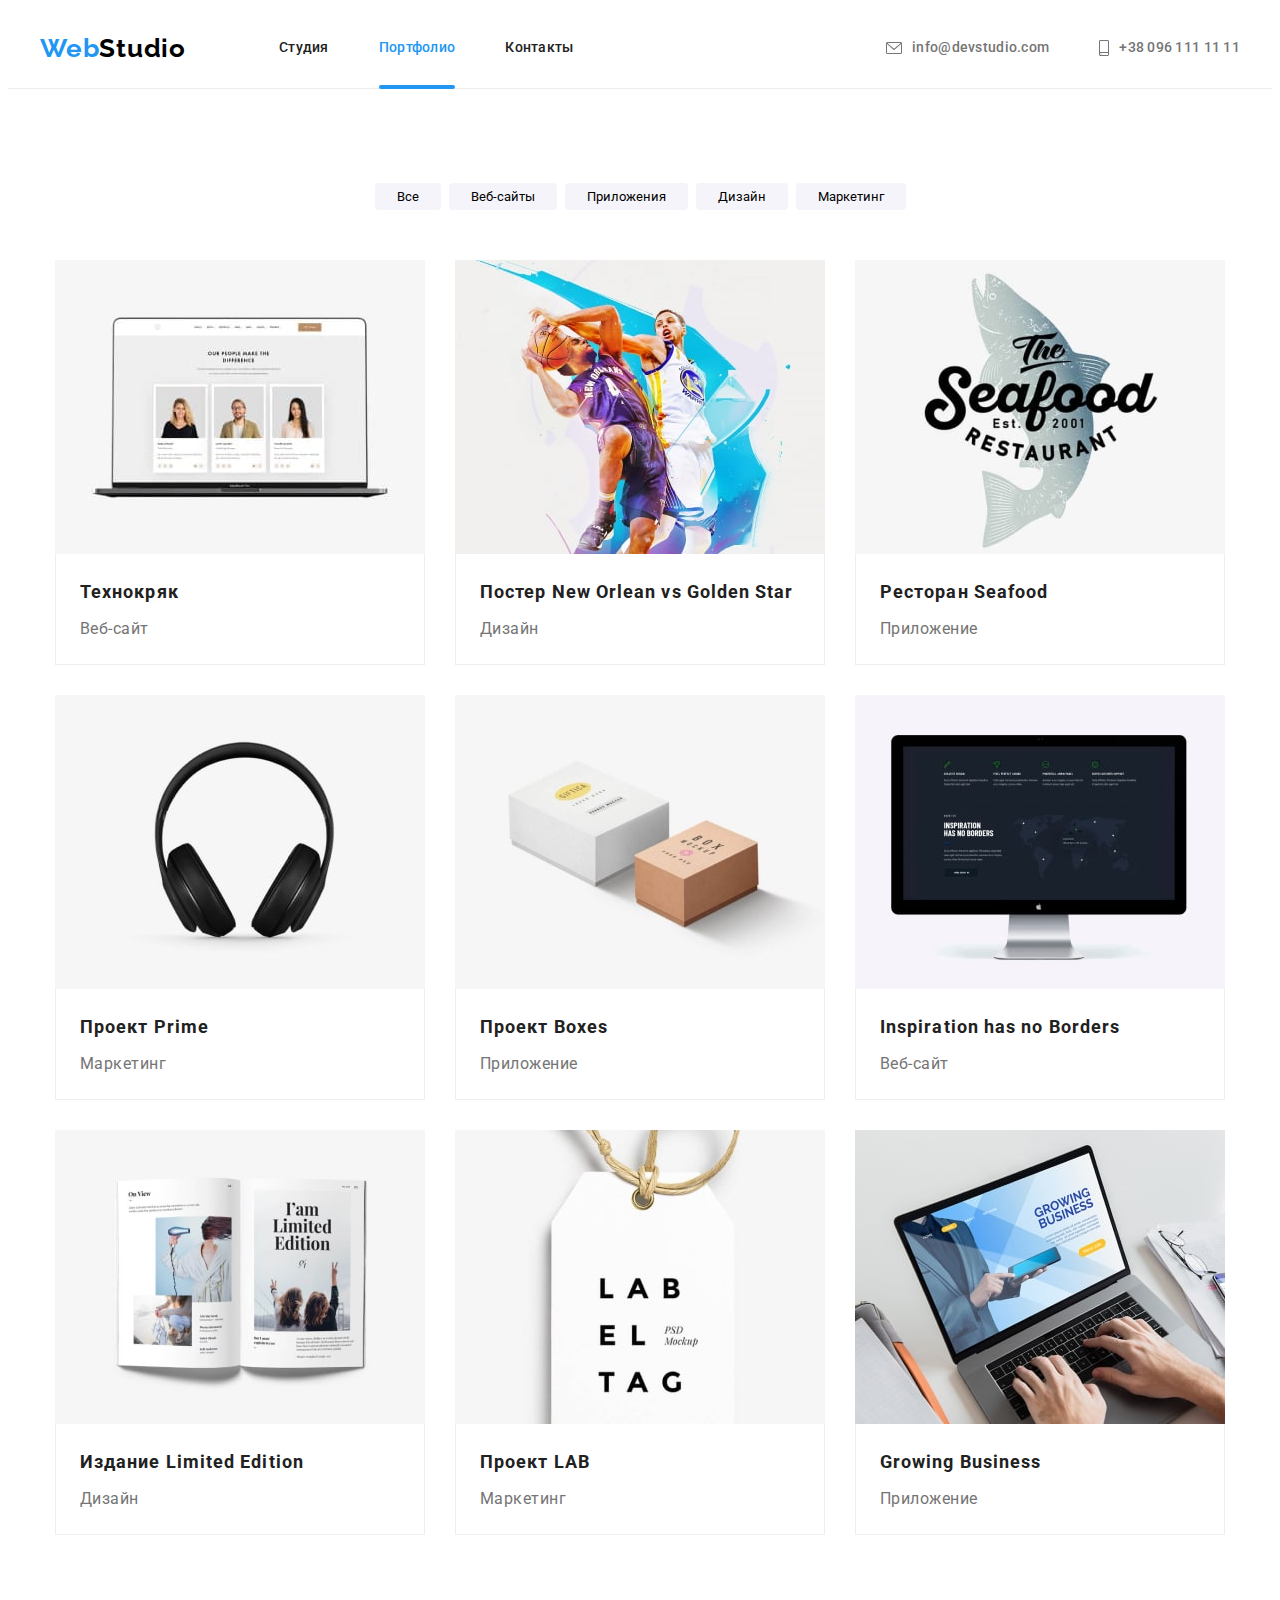
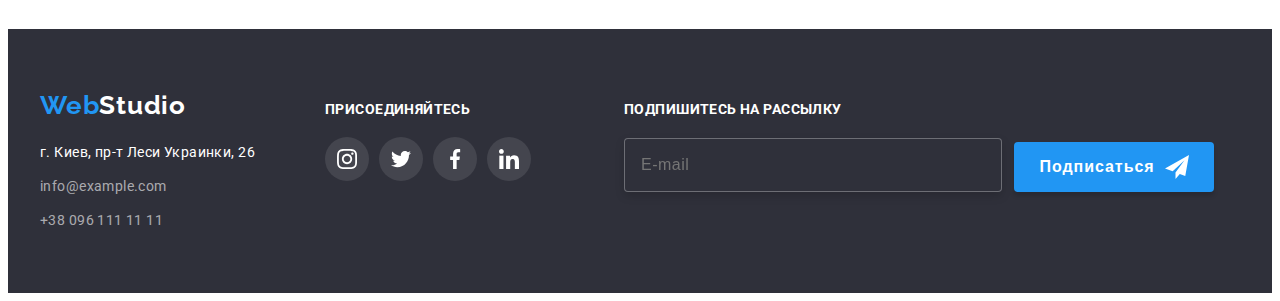
==== portfolio.html @ f470cdde "update" ====
<!DOCTYPE html>
<html lang="ru">
  <head>
    <meta charset="UTF-8" />
    <meta http-equiv="X-UA-Compatible" content="IE=edge" />
    <meta name="viewport" content="width=, initial-scale=1.0" />
    <link
      rel="stylesheet"
      href="https://cdnjs.cloudflare.com/ajax/libs/modern-normalize/1.1.0/modern-normalize.min.css"
      integrity="sha512-wpPYUAdjBVSE4KJnH1VR1HeZfpl1ub8YT/NKx4PuQ5NmX2tKuGu6U/JRp5y+Y8XG2tV+wKQpNHVUX03MfMFn9Q=="
      crossorigin="anonymous"
      referrerpolicy="no-referrer"
    />
    <link rel="stylesheet" href="./css/main.min.css" />
    <link rel="preconnect" href="https://fonts.googleapis.com" />
    <link rel="preconnect" href="https://fonts.gstatic.com" crossorigin />
    <link
      href="https://fonts.googleapis.com/css2?family=Raleway:wght@700&family=Roboto:wght@400;500;700;900&display=swap"
      rel="stylesheet"
    />
    <title>WebStudio</title>
  </head>
  <body>
    <header class="header">
      <div class="container header__flex">
        <a href="./index.html" class="header-logo logo"
          ><span class="logo__color">Web</span>Studio</a
        >
        <nav class="navigation">
          <ul class="navigation__list">
            <li class="navigation__item">
              <a href="./index.html" class="navigation__link">Студия</a>
            </li>
            <li class="navigation__item">
              <a href="./portfolio.html" class="navigation__link"
                ><span class="navigation__link-color">Портфолио</span></a
              >
            </li>
            <li class="navigation__item">
              <a href="" class="navigation__link">Контакты</a>
            </li>
          </ul>
        </nav>
        <ul class="contact-list">
          <li class="contact-list__item">
            <a href="mailto:info@devstudio.com" class="contact-list__mail"
              ><svg class="contact-list__icon" width="16px" height="12px">
                <use href="./images/symbol-defs.svg#icon-envelope-hover"></use>
              </svg>
              info@devstudio.com</a
            >
          </li>
          <li class="contact-list__item">
            <a href="tel:+380961111111" class="contact-list__tel"
              ><svg class="contact-list__icon" width="10px" height="16px">
                <use href="./images/symbol-defs.svg#icon-smartphone"></use>
              </svg>
              +38 096 111 11 11</a
            >
          </li>
        </ul>
      </div>
    </header>
    <main>
      <section class="portfolio">
        <div class="container">
          <ul class="portfolio-nav-list portfolio-flex">
            <li class="portfolio-nav-item">
              <button type="button" class="portfolio-nav-btn">Все</button>
            </li>
            <li class="portfolio-nav-item">
              <button type="button" class="portfolio-nav-btn">Веб-сайты</button>
            </li>
            <li class="portfolio-nav-item">
              <button type="button" class="portfolio-nav-btn">
                Приложения
              </button>
            </li>
            <li class="portfolio-nav-item">
              <button type="button" class="portfolio-nav-btn">Дизайн</button>
            </li>
            <li class="portfolio-nav-item">
              <button type="button" class="portfolio-nav-btn">Маркетинг</button>
            </li>
          </ul>

          <ul class="project-list">
            <li class="project-item">
              <a href="./portfolio.html" class="project-link">
                <div class="portfolio-img">
                  <img
                    src="./images/project1.jpg"
                    width="370"
                    height="294"
                    alt="Проекты компании"
                  />
                  <p class="portfolio-text">
                    Ресурс предлагает комплексные предложения с разным уровнем
                    функционала и сервисов. Все это позволит посетителю получить
                    исчерпывающие сведения о компании или частном лице.
                  </p>
                </div>
                <div class="project-flex">
                  <h3 class="project-headline">Технокряк</h3>
                  <p class="project-text">Веб-сайт</p>
                </div>
              </a>
            </li>
            <li class="project-item">
              <a href="./portfolio.html" class="project-link">
                <div class="portfolio-img">
                  <img
                    src="./images/project2.jpg"
                    width="370"
                    height="294"
                    alt="Проекты компании"
                  />
                  <p class="portfolio-text">
                    Ресурс предлагает комплексные предложения с разным уровнем
                    функционала и сервисов. Все это позволит посетителю получить
                    исчерпывающие сведения о компании или частном лице.
                  </p>
                </div>
                <div class="project-flex">
                  <h3 class="project-headline">
                    Постер New Orlean vs Golden Star
                  </h3>
                  <p class="project-text">Дизайн</p>
                </div>
              </a>
            </li>
            <li class="project-item">
              <a href="./portfolio.html" class="project-link"
                ><div class="portfolio-img">
                  <img
                    src="./images/project3.jpg"
                    width="370"
                    height="294"
                    alt="Проекты компании"
                  />
                  <p class="portfolio-text">
                    Ресурс предлагает комплексные предложения с разным уровнем
                    функционала и сервисов. Все это позволит посетителю получить
                    исчерпывающие сведения о компании или частном лице.
                  </p>
                </div>
                <div class="project-flex">
                  <h3 class="project-headline">Ресторан Seafood</h3>
                  <p class="project-text">Приложение</p>
                </div>
              </a>
            </li>
            <li class="project-item">
              <a href="./portfolio.html" class="project-link"
                ><div class="portfolio-img">
                  <img
                    src="./images/project4.jpg"
                    width="370"
                    height="294"
                    alt="Проекты компании"
                  />
                  <p class="portfolio-text">
                    Ресурс предлагает комплексные предложения с разным уровнем
                    функционала и сервисов. Все это позволит посетителю получить
                    исчерпывающие сведения о компании или частном лице.
                  </p>
                </div>
                <div class="project-flex">
                  <h3 class="project-headline">Проект Prime</h3>
                  <p class="project-text">Маркетинг</p>
                </div>
              </a>
            </li>
            <li class="project-item">
              <a href="./portfolio.html" class="project-link"
                ><div class="portfolio-img">
                  <img
                    src="./images/project5.jpg"
                    width="370"
                    height="294"
                    alt="Проекты компании"
                  />
                  <p class="portfolio-text">
                    Ресурс предлагает комплексные предложения с разным уровнем
                    функционала и сервисов. Все это позволит посетителю получить
                    исчерпывающие сведения о компании или частном лице.
                  </p>
                </div>
                <div class="project-flex">
                  <h3 class="project-headline">Проект Boxes</h3>
                  <p class="project-text">Приложение</p>
                </div>
              </a>
            </li>
            <li class="project-item">
              <a href="./portfolio.html" class="project-link"
                ><div class="portfolio-img">
                  <img
                    src="./images/project6.jpg"
                    width="370"
                    height="294"
                    alt="Проекты компании"
                  />
                  <p class="portfolio-text">
                    Ресурс предлагает комплексные предложения с разным уровнем
                    функционала и сервисов. Все это позволит посетителю получить
                    исчерпывающие сведения о компании или частном лице.
                  </p>
                </div>
                <div class="project-flex">
                  <h3 class="project-headline">Inspiration has no Borders</h3>
                  <p class="project-text">Веб-сайт</p>
                </div>
              </a>
            </li>
            <li class="project-item">
              <a href="./portfolio.html" class="project-link"
                ><div class="portfolio-img">
                  <img
                    src="./images/project7.jpg"
                    width="370"
                    height="294"
                    alt="Проекты компании"
                  />
                  <p class="portfolio-text">
                    Ресурс предлагает комплексные предложения с разным уровнем
                    функционала и сервисов. Все это позволит посетителю получить
                    исчерпывающие сведения о компании или частном лице.
                  </p>
                </div>
                <div class="project-flex">
                  <h3 class="project-headline">Издание Limited Edition</h3>
                  <p class="project-text">Дизайн</p>
                </div>
              </a>
            </li>
            <li class="project-item">
              <a href="./portfolio.html" class="project-link"
                ><div class="portfolio-img">
                  <img
                    src="./images/project8.jpg"
                    width="370"
                    height="294"
                    alt="Проекты компании"
                  />
                  <p class="portfolio-text">
                    Ресурс предлагает комплексные предложения с разным уровнем
                    функционала и сервисов. Все это позволит посетителю получить
                    исчерпывающие сведения о компании или частном лице.
                  </p>
                </div>
                <div class="project-flex">
                  <h3 class="project-headline">Проект LAB</h3>
                  <p class="project-text">Маркетинг</p>
                </div>
              </a>
            </li>
            <li class="project-item">
              <a href="./portfolio.html" class="project-link"
                ><div class="portfolio-img">
                  <img
                    src="./images/project9.jpg"
                    width="370"
                    height="294"
                    alt="Проекты компании"
                  />
                  <p class="portfolio-text">
                    Ресурс предлагает комплексные предложения с разным уровнем
                    функционала и сервисов. Все это позволит посетителю получить
                    исчерпывающие сведения о компании или частном лице.
                  </p>
                </div>
                <div class="project-flex">
                  <h3 class="project-headline">Growing Business</h3>
                  <p class="project-text">Приложение</p>
                </div>
              </a>
            </li>
          </ul>
        </div>
      </section>
    </main>
    <footer class="footer">
      <div class="container footer-flex">
        <div class="address-flex">
          <a href="./index.html" class="footer-logo"
            ><span class="logo__color">Web</span>Studio</a
          >
          <address class="address">
            <ul class="footer-list">
              <li class="footer-item">
                <a
                  href="https://bit.ly/3pXMvUd"
                  target="_blank"
                  rel="noopener noreferrer"
                  class="map-link"
                  >г. Киев, пр-т Леси Украинки, 26</a
                >
              </li>
              <li class="footer-item">
                <a href="mailto:info@example.com" class="footer-contact-mail"
                  >info@example.com</a
                >
              </li>
              <li class="footer-item">
                <a href="tel:+380961111111" class="footer-contact-tel"
                  >+38 096 111 11 11</a
                >
              </li>
            </ul>
          </address>
        </div>
        <div class="social">
          <h3 class="social-headline">присоединяйтесь</h3>

          <ul class="social-soc">
            <li class="soc__item">
              <a href="" class="social-soc-link">
                <svg class="social-soc-icon" width="20px" height="20px">
                  <use href="./images/symbol-defs.svg#icon-instagram"></use>
                </svg>
              </a>
            </li>
            <li class="soc__item">
              <a href="" class="social-soc-link">
                <svg class="social-soc-icon" width="20px" height="20px">
                  <use href="./images/symbol-defs.svg#icon-twitter"></use>
                </svg>
              </a>
            </li>
            <li class="soc__item">
              <a href="" class="social-soc-link">
                <svg class="social-soc-icon" width="20px" height="20px">
                  <use href="./images/symbol-defs.svg#icon-facebook"></use>
                </svg>
              </a>
            </li>
            <li class="soc__item">
              <a href="" class="social-soc-link">
                <svg class="social-soc-icon" width="20px" height="20px">
                  <use href="./images/symbol-defs.svg#icon-linkedin"></use>
                </svg>
              </a>
            </li>
          </ul>
        </div>
        <div class="subscribe">
          <form class="subscribe-form">
            <label for="mail-sub" class="subscribe-label"
              ><span class="label-text">Подпишитесь на рассылку</span>
              <input
                type="email"
                name="email"
                class="subscribe-input"
                id="mail-sub"
                placeholder="E-mail"
              />
            </label>
            <button type="submit" class="subscribe-button">
              Подписаться
              <svg class="subscribe-button-icon" width="24px" height="24px">
                <use href="./images/symbol-defs.svg#telegram"></use>
              </svg>
            </button>
          </form>
        </div>
      </div>
    </footer>
  </body>
</html>
---- css/main.min.css ----
:root{--first-text-color: #2196f3;--second-text-color: #757575;--third-text-color: #ffffff;--first-background-color: #2f303a;--second-background-color: #f5f4fa;--first-button-color: #2196f3;--second-button-color: #f5f4fa}.visually-hidden{position:absolute;white-space:nowrap;width:1px;height:1px;overflow:hidden;border:0;padding:0;clip:rect(0 0 0 0);clip-path:inset(50%);margin:-1px}p,h1,h2,h3,h4,h5,h6{margin:0}img{display:block;max-width:100%;height:auto}ul{margin:0;padding-left:0}section{padding-top:94px;padding-bottom:94px}body{font-family:"Roboto",sans-serif;color:#212121}.navigation__item,.contact-list__item,.softskills__item,.occupation__item,.card-list__item,.footer-item,.portfolio-nav-item,.project-item,.soc__item,.client-item{list-style-type:none}.navigation__link,.contact-list__mail,.contact-list__tel,.header-logo,.footer-logo,.map-link,.contact-icon-link,.footer-contact-mail,.footer-contact-tel,.project-link{text-decoration:none}.container{width:1200px;margin-left:auto;margin-right:auto;padding-left:15px;padding-right:15px}.backdrop{position:fixed;top:0;width:100%;height:100%;background:rgba(0,0,0,.2);transition:opacity 300ms cubic-bezier(0.4, 0, 0.2, 1),visibility 300ms cubic-bezier(0.4, 0, 0.2, 1)}.button-close{width:30px;height:30px;position:absolute;top:8px;right:8px;display:flex;align-items:center;justify-content:center;border-radius:50%;background:#fff;border:1px solid rgba(0,0,0,.1);cursor:pointer;color:#212121;transition:color 250ms cubic-bezier(0.4, 0, 0.2, 1)}.button-close:hover,.button-close:focus{color:#2196f3}.modal-close{fill:currentColor}.modal{width:528px;min-height:581px;background-color:#fff;border-radius:5px;position:absolute;top:50%;left:50%;transform:translate(-50%, -50%) scale(1);transition:transform 300ms cubic-bezier(0.4, 0, 0.2, 1);padding:40px}.backdrop.is-hidden .modal{transform:translate(-50%, -50%) scale(0)}.modal-form{position:relative}.modal-title{font-weight:700;font-size:20px;line-height:1.15;text-align:center;letter-spacing:.03em;text-align:center;color:#212121;margin-bottom:12px}.modal-label-text{display:block;margin-bottom:4px;font-weight:400;font-size:12px;line-height:1.16;letter-spacing:.01em;color:#757575}.modal-input{display:block;width:100%;height:40px;margin-bottom:10px;border:1px solid rgba(33,33,33,.2);border-radius:4px;outline:none;padding-left:42px;transition:border 250ms cubic-bezier(0.4, 0, 0.2, 1)}.modal-input:focus{border:1px solid #2196f3}.modal-name-icon{position:absolute;top:29px;left:12px;fill:#212121;transition:fill 250ms cubic-bezier(0.4, 0, 0.2, 1)}.modal-input:focus+.modal-name-icon{fill:#2196f3}.modal-tel-icon{position:absolute;top:97px;left:12px;fill:#212121;transition:fill 250ms cubic-bezier(0.4, 0, 0.2, 1)}.modal-input:focus+.modal-tel-icon{fill:#2196f3}.modal-mail-icon{position:absolute;top:165px;left:12px;fill:#212121;transition:fill 250ms cubic-bezier(0.4, 0, 0.2, 1)}.modal-input:focus+.modal-mail-icon{fill:#2196f3}.textarea{width:100%;height:120px;border:1px solid rgba(33,33,33,.2);border-radius:4px;padding:12px 16px;resize:none;outline:none;margin-bottom:20px;transition:border 250ms cubic-bezier(0.4, 0, 0.2, 1)}.textarea:focus{border:1px solid #2196f3}.checkbox-flex{display:flex;align-items:center;justify-content:center;font-weight:400;font-size:14px;line-height:1.71;letter-spacing:.03em;color:#757575}.checkbox-flex span{width:16px;height:15px;border:2px solid #303030;border-radius:2px;margin-right:7px;display:flex;justify-content:center;align-items:center;transition:border 250ms cubic-bezier(0.4, 0, 0.2, 1)}.checkbox-item{width:16px;height:15px;margin-right:7px}.checkbox-item:focus+.checkbox-flex span{border:2px solid #2196f3}.checkbox-item:checked+.checkbox-flex span .checkbox-icon{visibility:visible}.checkbox-link{font-weight:400;font-size:14px;line-height:1.71;letter-spacing:.03em;text-decoration-line:underline;color:#2196f3;padding-left:4px}.checkbox-icon{position:absolute;visibility:hidden;left:12px;transition:visibility 250ms cubic-bezier(0.4, 0, 0.2, 1)}.is-hidden{opacity:0;visibility:hidden;pointer-events:none}.modal-button-flex{text-align:center}.modal-button{width:200px;height:50px;margin:auto;background:#2196f3;box-shadow:0px 4px 4px rgba(0,0,0,.15);border-radius:4px;border:none;margin-top:30px;font-weight:700;font-size:16px;line-height:1.88;letter-spacing:.06em;color:#fff;transition:background-color 250ms cubic-bezier(0.4, 0, 0.2, 1)}.modal-button:hover,.modal-button:focus{background-color:#188ce8}.label-text{font-style:normal;font-weight:700;font-size:14px;line-height:1.14;letter-spacing:.03em;text-transform:uppercase;margin-bottom:20px;display:block;color:#fff}.logo{font-family:"Raleway";font-style:normal;font-weight:700;font-size:26px;line-height:1.19;letter-spacing:.03em;margin-right:93px}.header{display:flex;border-bottom:1px solid #ececec}.header-logo{color:#000;margin-right:93px}.logo__color{color:var(--first-text-color)}.header__flex{display:flex;align-items:center}.navigation__list{display:flex;column-gap:50px}.navigation__link{display:block;color:#212121;font-style:normal;font-weight:500;font-size:14px;line-height:1.14;letter-spacing:.02em;padding-top:32px;padding-bottom:32px;position:relative;transition:color 250ms cubic-bezier(0.4, 0, 0.2, 1)}.navigation__link:hover,.navigation__link:focus{color:var(--first-text-color)}.navigation__link-color{color:var(--first-text-color)}.navigation__link-color::after{color:var(--first-text-color);content:"";position:absolute;background:#2196f3;left:0;bottom:-1px;width:100%;height:4px;border-radius:2px}.contact-list{display:flex;margin-left:auto;align-items:center}.contact-list__item{margin-right:50px}.contact-list__item:last-child{margin-right:0}.contact-list__mail{color:var(--second-text-color);font-style:normal;font-weight:500;font-size:14px;line-height:1.14;letter-spacing:.02em;padding-top:32px;padding-bottom:32px;display:flex;align-items:center;transition:color 250ms cubic-bezier(0.4, 0, 0.2, 1)}.contact-list__mail:hover,.contact-list__mail:focus{color:var(--first-text-color)}.contact-list__icon{margin-right:10px;fill:currentColor;padding:0}.contact-list__tel{color:var(--second-text-color);font-style:normal;font-weight:500;font-size:14px;line-height:1.14;letter-spacing:.02em;padding-top:32px;padding-bottom:32px;display:flex;align-items:center;transition:color 250ms cubic-bezier(0.4, 0, 0.2, 1)}.contact-list__tel:hover,.contact-list__tel:focus{color:var(--first-text-color)}.hero{background-image:linear-gradient(rgba(47, 48, 58, 0.4), rgba(47, 48, 58, 0.4)),url(../images/hero-background.jpg);background-repeat:no-repeat;max-width:1600px;padding-top:200px;padding-bottom:200px;margin:auto}.hero__flex{text-align:center}.hero__headline{width:696px;text-transform:uppercase;color:var(--third-text-color);font-weight:900;font-size:44px;line-height:1.36;letter-spacing:.06em;margin:auto;margin-bottom:30px}.hero__btn{width:200px;height:50px;box-shadow:0px 4px 4px rgba(0,0,0,.15);background-color:var(--first-button-color);border:0;border-radius:4px;cursor:pointer;color:var(--third-text-color);font-family:"Roboto";font-style:normal;font-weight:700;font-size:16px;line-height:1.87;letter-spacing:.06em;transition:background-color 250ms cubic-bezier(0.4, 0, 0.2, 1)}.hero__btn:hover{background-color:#188ce8}.softskills{padding-bottom:0}.softskills__list{display:flex;column-gap:30px}.softskills__item{width:270px}.softskills__headline{text-transform:uppercase;font-weight:700;font-size:14px;line-height:1.14;letter-spacing:.03em;margin-bottom:10px}.softskills__text{color:var(--second-text-color);font-size:14px;line-height:1.71;letter-spacing:.03em}.softskills__img{width:270px;height:120px;background-color:#f5f4fa;margin-bottom:30px;display:flex;align-items:center;justify-content:center}.occupation__list{position:relative;display:flex;column-gap:30px}.occupation__headline{font-weight:700;font-size:36px;line-height:1.16;letter-spacing:.03em;margin-bottom:50px;text-align:center}.occupation__text{background:rgba(47,48,58,.8);position:absolute;width:370px;height:70px;bottom:0;display:flex;align-items:center;justify-content:center;color:#fff;font-weight:700;font-size:14px;line-height:1.14;text-align:center;letter-spacing:.03em;text-transform:uppercase}.team{background-color:var(--second-background-color)}.team__flex{background-color:#fff;padding-top:30px;padding-bottom:30px}.soc{display:flex;justify-content:center;gap:10px;background-color:#fff}.soc__link{width:44px;height:44px;background-color:#fff;border-radius:50%;display:flex;align-items:center;justify-content:center;color:#afb1b8;transition:background-color 250ms cubic-bezier(0.4, 0, 0.2, 1),color 250ms cubic-bezier(0.4, 0, 0.2, 1)}.soc__link:hover,.soc__link:focus{background-color:#2196f3;color:#fff}.soc__icon{fill:currentColor}.team__headline{font-weight:700;font-size:36px;line-height:1.16;letter-spacing:.03em;margin-bottom:50px;text-align:center}.card-list{display:flex;column-gap:30px}.card-list__item{box-shadow:0px 1px 3px rgba(0,0,0,.12),0px 1px 1px rgba(0,0,0,.14),0px 2px 1px rgba(0,0,0,.2);text-align:center}.card-list__name{font-weight:500;font-size:16px;line-height:1.18;letter-spacing:.03em;margin-bottom:10px}.card-list__text{color:var(--second-text-color);font-size:16px;line-height:1.18;letter-spacing:.03em;margin-bottom:16px}.footer{background-color:var(--first-background-color);padding-top:60px;padding-bottom:60px}.footer-flex{display:flex;align-items:baseline}.address-flex{margin-right:70px}.footer-logo{color:var(--third-text-color);font-family:"Raleway";font-style:normal;font-weight:700;font-size:26px;line-height:1.19;letter-spacing:.03em}.address{margin-top:20px}.footer-item{margin-bottom:10px}.footer-item:last-child{margin-bottom:0px}.map-link{color:var(--third-text-color);font-style:normal;font-size:14px;line-height:1.71;letter-spacing:.03em;transition:color 250ms cubic-bezier(0.4, 0, 0.2, 1)}.map-link:hover,.map-link:focus{color:var(--first-text-color)}.footer-contact-mail{color:rgba(255,255,255,.6);font-style:normal;font-size:14px;line-height:1.71;letter-spacing:.03em;transition:color 250ms cubic-bezier(0.4, 0, 0.2, 1)}.footer-contact-mail:hover,.footer-contact-mail:focus{color:var(--first-text-color)}.footer-contact-tel{color:rgba(255,255,255,.6);font-style:normal;font-size:14px;line-height:1.71;letter-spacing:.03em;transition:color 250ms cubic-bezier(0.4, 0, 0.2, 1)}.footer-contact-tel:hover,.footer-contact-tel:focus{color:var(--first-text-color)}.social{padding-top:12px;padding-bottom:0px;margin-right:93px}.social-headline{font-weight:700;font-size:14px;line-height:16px;letter-spacing:.03em;text-transform:uppercase;color:var(--third-text-color);margin-bottom:20px}.social-soc{display:flex;justify-content:center;gap:10px;background-color:#2f303a}.social-soc-link{width:44px;height:44px;background-color:rgba(255,255,255,.1);border-radius:50%;display:flex;align-items:center;justify-content:center;color:#fff;transition:background-color 250ms cubic-bezier(0.4, 0, 0.2, 1),color 250ms cubic-bezier(0.4, 0, 0.2, 1)}.social-soc-link:hover,.social-soc-link:focus{background-color:#2196f3;color:#fff}.social-soc-icon{fill:currentColor}.subscribe-button{width:200px;height:50px;background:#2196f3;box-shadow:0px 4px 4px rgba(0,0,0,.15);border-radius:4px;border:none;color:var(--third-text-color);font-weight:700;font-size:16px;line-height:1.88;display:flex;align-items:center;justify-content:center;cursor:pointer;letter-spacing:.06em}.subscribe-input{display:block;width:358px;height:50px;border:1px solid rgba(255,255,255,.3);filter:drop-shadow(0px 4px 4px rgba(0, 0, 0, 0.15));border-radius:4px;background-color:var(--first-background-color);display:block;padding-left:16px;font-weight:400;font-size:16px;line-height:1.25;letter-spacing:.03em;outline:none;color:rgba(255,255,255,.6)}.subscribe-form{display:flex;align-items:flex-end}.subscribe-label{margin-right:12px}.subscribe-button-icon{margin-left:10px}.portfolio-nav-list{display:flex;column-gap:8px;margin:auto;margin-bottom:50px}.portfolio-flex{justify-content:center}.portfolio-nav-item{font-weight:500;font-size:16px;line-height:1.62;letter-spacing:.03em}.portfolio-nav-btn{background:var(--second-button-color);border:0;border-radius:4px;font-family:inherit;font-style:normal;padding:6px 22px;transition:background-color 250ms cubic-bezier(0.4, 0, 0.2, 1),color 250ms cubic-bezier(0.4, 0, 0.2, 1),box-shadow 250ms cubic-bezier(0.4, 0, 0.2, 1)}.portfolio-nav-btn:hover{background:var(--first-button-color);color:#fff;cursor:pointer;box-shadow:0px 3px 1px rgba(0,0,0,.1),0px 1px 2px rgba(0,0,0,.08),0px 2px 2px rgba(0,0,0,.12)}.project-list{display:flex;flex-wrap:wrap;justify-content:center;gap:30px}.project-flex{border-left:1px solid #eee;border-right:1px solid #eee;border-bottom:1px solid #eee;padding:20px 24px}.project-item{width:370px}.project-link{display:block;transition:box-shadow 250ms cubic-bezier(0.4, 0, 0.2, 1)}.project-link:hover,.project-link:focus{box-shadow:0px 1px 1px rgba(0,0,0,.12),0px 4px 4px rgba(0,0,0,.06),1px 4px 6px rgba(0,0,0,.16)}.project-link:hover .portfolio-text,.project-link:focus .portfolio-text{transform:translateY(0)}.portfolio-img{position:relative;overflow:hidden}.portfolio-text{position:absolute;display:block;top:0;left:0;width:100%;height:100%;padding:63px 24px;font-style:normal;font-weight:400;font-size:18px;line-height:1.56;letter-spacing:.03em;transform:translateY(101%);transition:transform 250ms cubic-bezier(0.4, 0, 0.2, 1);color:#fff;background-color:rgba(33,150,243,.9)}.project-headline{color:#212121;font-style:normal;font-weight:700;font-size:18px;line-height:2;letter-spacing:.06em;margin-bottom:4px}.project-text{color:var(--second-text-color);font-size:16px;line-height:1.88;letter-spacing:.03em}.client-list{display:flex;justify-content:center;gap:30px}.clients-headline{font-weight:700;font-size:36px;line-height:1.16;text-align:center;letter-spacing:.03em;margin-bottom:50px}.client-link{color:#afb1b8;display:flex;align-items:center;justify-content:center;width:170px;height:92px;border:1px solid #afb1b8;border-radius:4px;transition:color 250ms cubic-bezier(0.4, 0, 0.2, 1),border 250ms cubic-bezier(0.4, 0, 0.2, 1)}.client-link:hover,.client-link:focus{color:#2196f3;border:1px solid #2196f3}.client-icon{fill:currentColor}/*# sourceMappingURL=main.min.css.map */
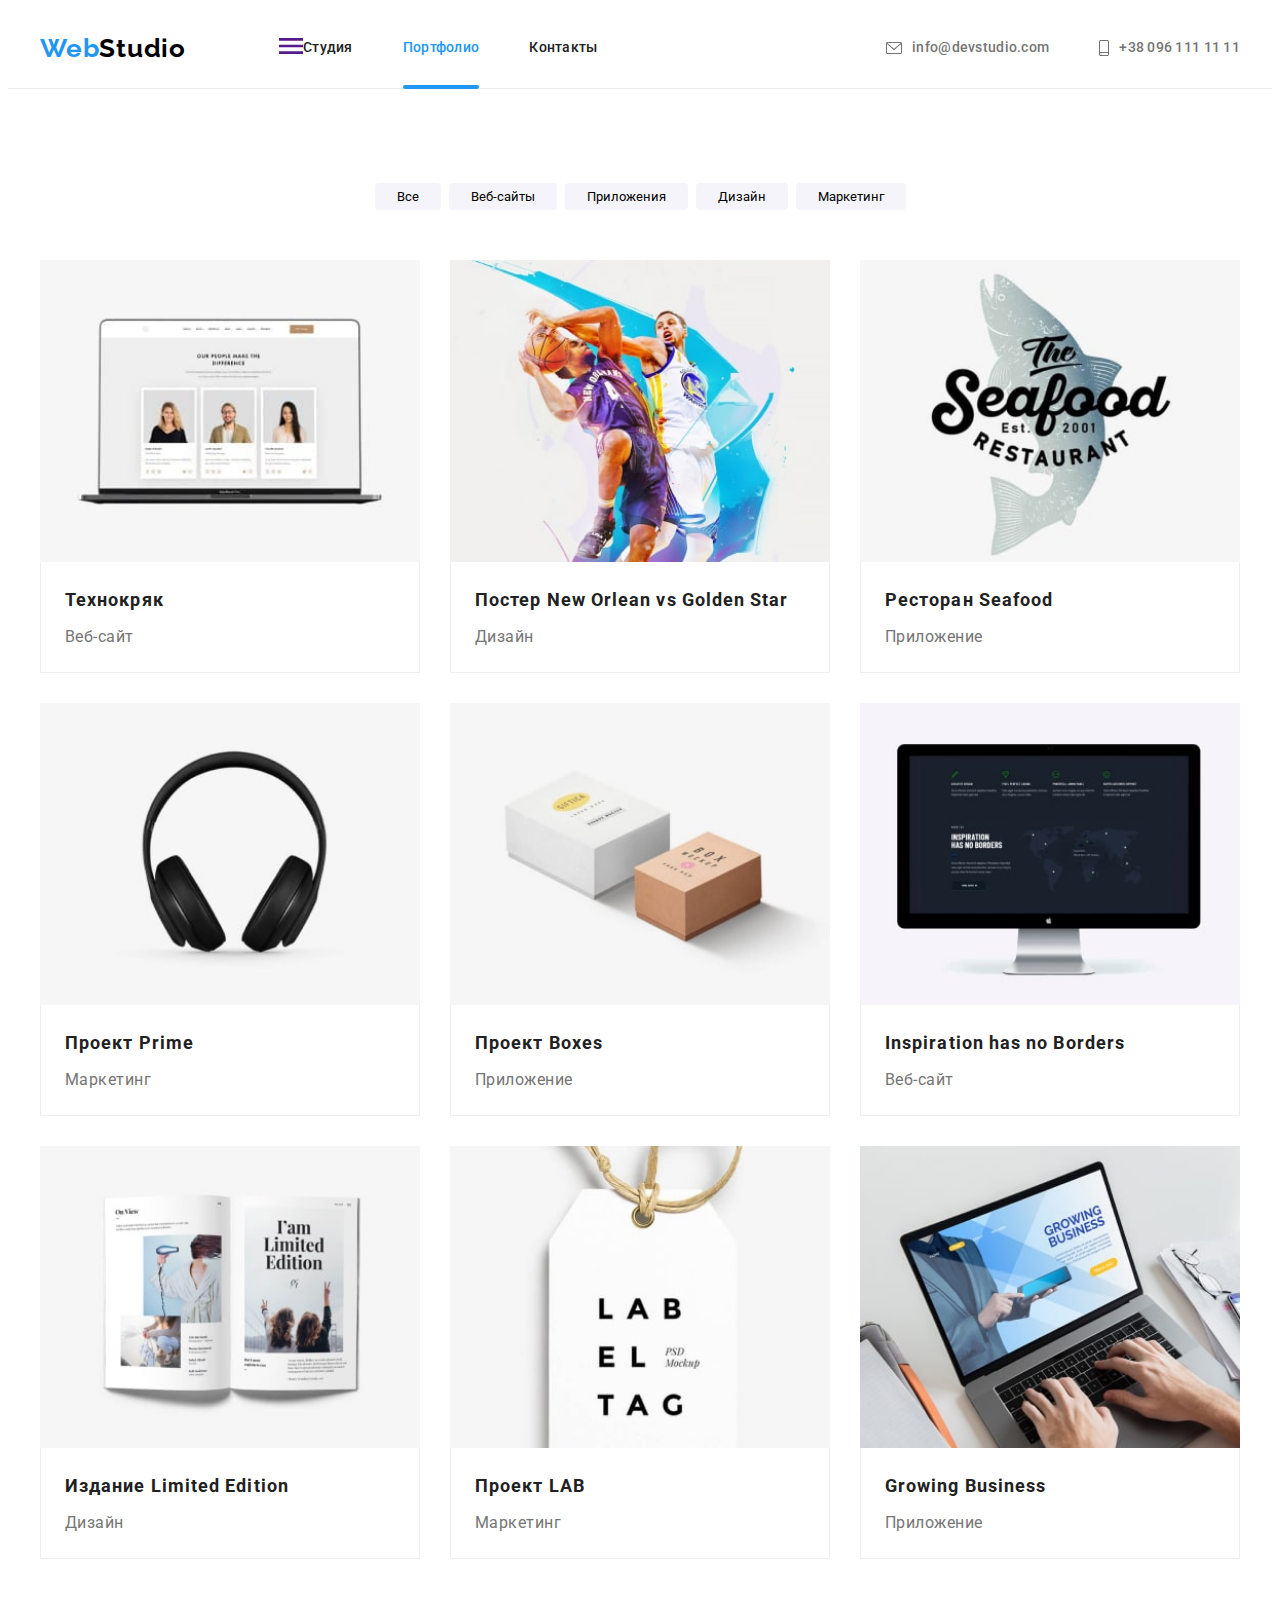
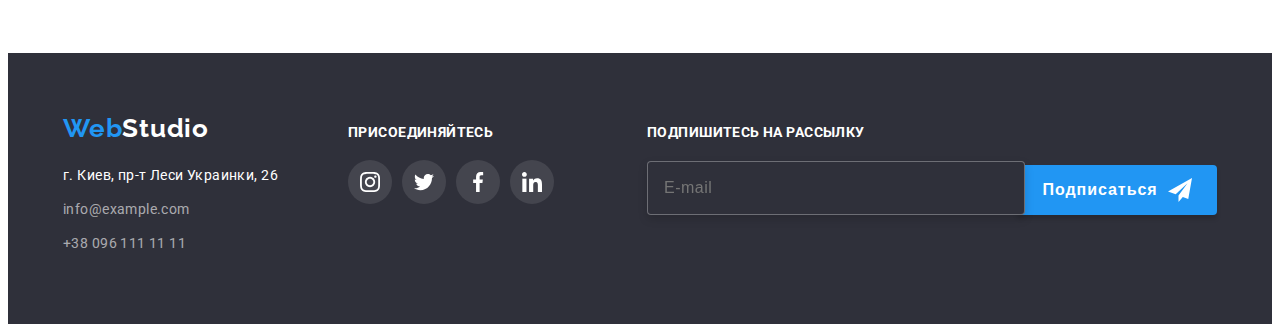
==== commit 0e4abd70: "update" ====
--- a/portfolio.html
+++ b/portfolio.html
@@ -23,9 +23,14 @@
   <body>
     <header class="header">
       <div class="container header__flex">
-        <a href="./index.html" class="header-logo logo"
-          ><span class="logo__color">Web</span>Studio</a
-        >
+        <a href="./index.html" class="logo header-logo"
+          ><span class="logo__color">Web</span>Studio
+        </a>
+        <a href="" class="mobile-menu-link" .js-open-menu>
+          <svg class="mobile-menu__icon" width="24px" height="16px">
+            <use href="./images/symbol-defs.svg#icon-menu"></use>
+          </svg>
+        </a>
         <nav class="navigation">
           <ul class="navigation__list">
             <li class="navigation__item">
@@ -43,8 +48,8 @@
         </nav>
         <ul class="contact-list">
           <li class="contact-list__item">
-            <a href="mailto:info@devstudio.com" class="contact-list__mail"
-              ><svg class="contact-list__icon" width="16px" height="12px">
+            <a href="mailto:info@devstudio.com" class="contact-list__mail">
+              <svg class="contact-list__icon" width="16px" height="12px">
                 <use href="./images/symbol-defs.svg#icon-envelope-hover"></use>
               </svg>
               info@devstudio.com</a
--- a/css/main.min.css
+++ b/css/main.min.css
@@ -1 +1 @@
-:root{--first-text-color: #2196f3;--second-text-color: #757575;--third-text-color: #ffffff;--first-background-color: #2f303a;--second-background-color: #f5f4fa;--first-button-color: #2196f3;--second-button-color: #f5f4fa}.visually-hidden{position:absolute;white-space:nowrap;width:1px;height:1px;overflow:hidden;border:0;padding:0;clip:rect(0 0 0 0);clip-path:inset(50%);margin:-1px}p,h1,h2,h3,h4,h5,h6{margin:0}img{display:block;max-width:100%;height:auto}ul{margin:0;padding-left:0}section{padding-top:94px;padding-bottom:94px}body{font-family:"Roboto",sans-serif;color:#212121}.navigation__item,.contact-list__item,.softskills__item,.occupation__item,.card-list__item,.footer-item,.portfolio-nav-item,.project-item,.soc__item,.client-item{list-style-type:none}.navigation__link,.contact-list__mail,.contact-list__tel,.header-logo,.footer-logo,.map-link,.contact-icon-link,.footer-contact-mail,.footer-contact-tel,.project-link{text-decoration:none}.container{width:1200px;margin-left:auto;margin-right:auto;padding-left:15px;padding-right:15px}.backdrop{position:fixed;top:0;width:100%;height:100%;background:rgba(0,0,0,.2);transition:opacity 300ms cubic-bezier(0.4, 0, 0.2, 1),visibility 300ms cubic-bezier(0.4, 0, 0.2, 1)}.button-close{width:30px;height:30px;position:absolute;top:8px;right:8px;display:flex;align-items:center;justify-content:center;border-radius:50%;background:#fff;border:1px solid rgba(0,0,0,.1);cursor:pointer;color:#212121;transition:color 250ms cubic-bezier(0.4, 0, 0.2, 1)}.button-close:hover,.button-close:focus{color:#2196f3}.modal-close{fill:currentColor}.modal{width:528px;min-height:581px;background-color:#fff;border-radius:5px;position:absolute;top:50%;left:50%;transform:translate(-50%, -50%) scale(1);transition:transform 300ms cubic-bezier(0.4, 0, 0.2, 1);padding:40px}.backdrop.is-hidden .modal{transform:translate(-50%, -50%) scale(0)}.modal-form{position:relative}.modal-title{font-weight:700;font-size:20px;line-height:1.15;text-align:center;letter-spacing:.03em;text-align:center;color:#212121;margin-bottom:12px}.modal-label-text{display:block;margin-bottom:4px;font-weight:400;font-size:12px;line-height:1.16;letter-spacing:.01em;color:#757575}.modal-input{display:block;width:100%;height:40px;margin-bottom:10px;border:1px solid rgba(33,33,33,.2);border-radius:4px;outline:none;padding-left:42px;transition:border 250ms cubic-bezier(0.4, 0, 0.2, 1)}.modal-input:focus{border:1px solid #2196f3}.modal-name-icon{position:absolute;top:29px;left:12px;fill:#212121;transition:fill 250ms cubic-bezier(0.4, 0, 0.2, 1)}.modal-input:focus+.modal-name-icon{fill:#2196f3}.modal-tel-icon{position:absolute;top:97px;left:12px;fill:#212121;transition:fill 250ms cubic-bezier(0.4, 0, 0.2, 1)}.modal-input:focus+.modal-tel-icon{fill:#2196f3}.modal-mail-icon{position:absolute;top:165px;left:12px;fill:#212121;transition:fill 250ms cubic-bezier(0.4, 0, 0.2, 1)}.modal-input:focus+.modal-mail-icon{fill:#2196f3}.textarea{width:100%;height:120px;border:1px solid rgba(33,33,33,.2);border-radius:4px;padding:12px 16px;resize:none;outline:none;margin-bottom:20px;transition:border 250ms cubic-bezier(0.4, 0, 0.2, 1)}.textarea:focus{border:1px solid #2196f3}.checkbox-flex{display:flex;align-items:center;justify-content:center;font-weight:400;font-size:14px;line-height:1.71;letter-spacing:.03em;color:#757575}.checkbox-flex span{width:16px;height:15px;border:2px solid #303030;border-radius:2px;margin-right:7px;display:flex;justify-content:center;align-items:center;transition:border 250ms cubic-bezier(0.4, 0, 0.2, 1)}.checkbox-item{width:16px;height:15px;margin-right:7px}.checkbox-item:focus+.checkbox-flex span{border:2px solid #2196f3}.checkbox-item:checked+.checkbox-flex span .checkbox-icon{visibility:visible}.checkbox-link{font-weight:400;font-size:14px;line-height:1.71;letter-spacing:.03em;text-decoration-line:underline;color:#2196f3;padding-left:4px}.checkbox-icon{position:absolute;visibility:hidden;left:12px;transition:visibility 250ms cubic-bezier(0.4, 0, 0.2, 1)}.is-hidden{opacity:0;visibility:hidden;pointer-events:none}.modal-button-flex{text-align:center}.modal-button{width:200px;height:50px;margin:auto;background:#2196f3;box-shadow:0px 4px 4px rgba(0,0,0,.15);border-radius:4px;border:none;margin-top:30px;font-weight:700;font-size:16px;line-height:1.88;letter-spacing:.06em;color:#fff;transition:background-color 250ms cubic-bezier(0.4, 0, 0.2, 1)}.modal-button:hover,.modal-button:focus{background-color:#188ce8}.label-text{font-style:normal;font-weight:700;font-size:14px;line-height:1.14;letter-spacing:.03em;text-transform:uppercase;margin-bottom:20px;display:block;color:#fff}.logo{font-family:"Raleway";font-style:normal;font-weight:700;font-size:26px;line-height:1.19;letter-spacing:.03em;margin-right:93px}.header{display:flex;border-bottom:1px solid #ececec}.header-logo{color:#000;margin-right:93px}.logo__color{color:var(--first-text-color)}.header__flex{display:flex;align-items:center}.navigation__list{display:flex;column-gap:50px}.navigation__link{display:block;color:#212121;font-style:normal;font-weight:500;font-size:14px;line-height:1.14;letter-spacing:.02em;padding-top:32px;padding-bottom:32px;position:relative;transition:color 250ms cubic-bezier(0.4, 0, 0.2, 1)}.navigation__link:hover,.navigation__link:focus{color:var(--first-text-color)}.navigation__link-color{color:var(--first-text-color)}.navigation__link-color::after{color:var(--first-text-color);content:"";position:absolute;background:#2196f3;left:0;bottom:-1px;width:100%;height:4px;border-radius:2px}.contact-list{display:flex;margin-left:auto;align-items:center}.contact-list__item{margin-right:50px}.contact-list__item:last-child{margin-right:0}.contact-list__mail{color:var(--second-text-color);font-style:normal;font-weight:500;font-size:14px;line-height:1.14;letter-spacing:.02em;padding-top:32px;padding-bottom:32px;display:flex;align-items:center;transition:color 250ms cubic-bezier(0.4, 0, 0.2, 1)}.contact-list__mail:hover,.contact-list__mail:focus{color:var(--first-text-color)}.contact-list__icon{margin-right:10px;fill:currentColor;padding:0}.contact-list__tel{color:var(--second-text-color);font-style:normal;font-weight:500;font-size:14px;line-height:1.14;letter-spacing:.02em;padding-top:32px;padding-bottom:32px;display:flex;align-items:center;transition:color 250ms cubic-bezier(0.4, 0, 0.2, 1)}.contact-list__tel:hover,.contact-list__tel:focus{color:var(--first-text-color)}.hero{background-image:linear-gradient(rgba(47, 48, 58, 0.4), rgba(47, 48, 58, 0.4)),url(../images/hero-background.jpg);background-repeat:no-repeat;max-width:1600px;padding-top:200px;padding-bottom:200px;margin:auto}.hero__flex{text-align:center}.hero__headline{width:696px;text-transform:uppercase;color:var(--third-text-color);font-weight:900;font-size:44px;line-height:1.36;letter-spacing:.06em;margin:auto;margin-bottom:30px}.hero__btn{width:200px;height:50px;box-shadow:0px 4px 4px rgba(0,0,0,.15);background-color:var(--first-button-color);border:0;border-radius:4px;cursor:pointer;color:var(--third-text-color);font-family:"Roboto";font-style:normal;font-weight:700;font-size:16px;line-height:1.87;letter-spacing:.06em;transition:background-color 250ms cubic-bezier(0.4, 0, 0.2, 1)}.hero__btn:hover{background-color:#188ce8}.softskills{padding-bottom:0}.softskills__list{display:flex;column-gap:30px}.softskills__item{width:270px}.softskills__headline{text-transform:uppercase;font-weight:700;font-size:14px;line-height:1.14;letter-spacing:.03em;margin-bottom:10px}.softskills__text{color:var(--second-text-color);font-size:14px;line-height:1.71;letter-spacing:.03em}.softskills__img{width:270px;height:120px;background-color:#f5f4fa;margin-bottom:30px;display:flex;align-items:center;justify-content:center}.occupation__list{position:relative;display:flex;column-gap:30px}.occupation__headline{font-weight:700;font-size:36px;line-height:1.16;letter-spacing:.03em;margin-bottom:50px;text-align:center}.occupation__text{background:rgba(47,48,58,.8);position:absolute;width:370px;height:70px;bottom:0;display:flex;align-items:center;justify-content:center;color:#fff;font-weight:700;font-size:14px;line-height:1.14;text-align:center;letter-spacing:.03em;text-transform:uppercase}.team{background-color:var(--second-background-color)}.team__flex{background-color:#fff;padding-top:30px;padding-bottom:30px}.soc{display:flex;justify-content:center;gap:10px;background-color:#fff}.soc__link{width:44px;height:44px;background-color:#fff;border-radius:50%;display:flex;align-items:center;justify-content:center;color:#afb1b8;transition:background-color 250ms cubic-bezier(0.4, 0, 0.2, 1),color 250ms cubic-bezier(0.4, 0, 0.2, 1)}.soc__link:hover,.soc__link:focus{background-color:#2196f3;color:#fff}.soc__icon{fill:currentColor}.team__headline{font-weight:700;font-size:36px;line-height:1.16;letter-spacing:.03em;margin-bottom:50px;text-align:center}.card-list{display:flex;column-gap:30px}.card-list__item{box-shadow:0px 1px 3px rgba(0,0,0,.12),0px 1px 1px rgba(0,0,0,.14),0px 2px 1px rgba(0,0,0,.2);text-align:center}.card-list__name{font-weight:500;font-size:16px;line-height:1.18;letter-spacing:.03em;margin-bottom:10px}.card-list__text{color:var(--second-text-color);font-size:16px;line-height:1.18;letter-spacing:.03em;margin-bottom:16px}.footer{background-color:var(--first-background-color);padding-top:60px;padding-bottom:60px}.footer-flex{display:flex;align-items:baseline}.address-flex{margin-right:70px}.footer-logo{color:var(--third-text-color);font-family:"Raleway";font-style:normal;font-weight:700;font-size:26px;line-height:1.19;letter-spacing:.03em}.address{margin-top:20px}.footer-item{margin-bottom:10px}.footer-item:last-child{margin-bottom:0px}.map-link{color:var(--third-text-color);font-style:normal;font-size:14px;line-height:1.71;letter-spacing:.03em;transition:color 250ms cubic-bezier(0.4, 0, 0.2, 1)}.map-link:hover,.map-link:focus{color:var(--first-text-color)}.footer-contact-mail{color:rgba(255,255,255,.6);font-style:normal;font-size:14px;line-height:1.71;letter-spacing:.03em;transition:color 250ms cubic-bezier(0.4, 0, 0.2, 1)}.footer-contact-mail:hover,.footer-contact-mail:focus{color:var(--first-text-color)}.footer-contact-tel{color:rgba(255,255,255,.6);font-style:normal;font-size:14px;line-height:1.71;letter-spacing:.03em;transition:color 250ms cubic-bezier(0.4, 0, 0.2, 1)}.footer-contact-tel:hover,.footer-contact-tel:focus{color:var(--first-text-color)}.social{padding-top:12px;padding-bottom:0px;margin-right:93px}.social-headline{font-weight:700;font-size:14px;line-height:16px;letter-spacing:.03em;text-transform:uppercase;color:var(--third-text-color);margin-bottom:20px}.social-soc{display:flex;justify-content:center;gap:10px;background-color:#2f303a}.social-soc-link{width:44px;height:44px;background-color:rgba(255,255,255,.1);border-radius:50%;display:flex;align-items:center;justify-content:center;color:#fff;transition:background-color 250ms cubic-bezier(0.4, 0, 0.2, 1),color 250ms cubic-bezier(0.4, 0, 0.2, 1)}.social-soc-link:hover,.social-soc-link:focus{background-color:#2196f3;color:#fff}.social-soc-icon{fill:currentColor}.subscribe-button{width:200px;height:50px;background:#2196f3;box-shadow:0px 4px 4px rgba(0,0,0,.15);border-radius:4px;border:none;color:var(--third-text-color);font-weight:700;font-size:16px;line-height:1.88;display:flex;align-items:center;justify-content:center;cursor:pointer;letter-spacing:.06em}.subscribe-input{display:block;width:358px;height:50px;border:1px solid rgba(255,255,255,.3);filter:drop-shadow(0px 4px 4px rgba(0, 0, 0, 0.15));border-radius:4px;background-color:var(--first-background-color);display:block;padding-left:16px;font-weight:400;font-size:16px;line-height:1.25;letter-spacing:.03em;outline:none;color:rgba(255,255,255,.6)}.subscribe-form{display:flex;align-items:flex-end}.subscribe-label{margin-right:12px}.subscribe-button-icon{margin-left:10px}.portfolio-nav-list{display:flex;column-gap:8px;margin:auto;margin-bottom:50px}.portfolio-flex{justify-content:center}.portfolio-nav-item{font-weight:500;font-size:16px;line-height:1.62;letter-spacing:.03em}.portfolio-nav-btn{background:var(--second-button-color);border:0;border-radius:4px;font-family:inherit;font-style:normal;padding:6px 22px;transition:background-color 250ms cubic-bezier(0.4, 0, 0.2, 1),color 250ms cubic-bezier(0.4, 0, 0.2, 1),box-shadow 250ms cubic-bezier(0.4, 0, 0.2, 1)}.portfolio-nav-btn:hover{background:var(--first-button-color);color:#fff;cursor:pointer;box-shadow:0px 3px 1px rgba(0,0,0,.1),0px 1px 2px rgba(0,0,0,.08),0px 2px 2px rgba(0,0,0,.12)}.project-list{display:flex;flex-wrap:wrap;justify-content:center;gap:30px}.project-flex{border-left:1px solid #eee;border-right:1px solid #eee;border-bottom:1px solid #eee;padding:20px 24px}.project-item{width:370px}.project-link{display:block;transition:box-shadow 250ms cubic-bezier(0.4, 0, 0.2, 1)}.project-link:hover,.project-link:focus{box-shadow:0px 1px 1px rgba(0,0,0,.12),0px 4px 4px rgba(0,0,0,.06),1px 4px 6px rgba(0,0,0,.16)}.project-link:hover .portfolio-text,.project-link:focus .portfolio-text{transform:translateY(0)}.portfolio-img{position:relative;overflow:hidden}.portfolio-text{position:absolute;display:block;top:0;left:0;width:100%;height:100%;padding:63px 24px;font-style:normal;font-weight:400;font-size:18px;line-height:1.56;letter-spacing:.03em;transform:translateY(101%);transition:transform 250ms cubic-bezier(0.4, 0, 0.2, 1);color:#fff;background-color:rgba(33,150,243,.9)}.project-headline{color:#212121;font-style:normal;font-weight:700;font-size:18px;line-height:2;letter-spacing:.06em;margin-bottom:4px}.project-text{color:var(--second-text-color);font-size:16px;line-height:1.88;letter-spacing:.03em}.client-list{display:flex;justify-content:center;gap:30px}.clients-headline{font-weight:700;font-size:36px;line-height:1.16;text-align:center;letter-spacing:.03em;margin-bottom:50px}.client-link{color:#afb1b8;display:flex;align-items:center;justify-content:center;width:170px;height:92px;border:1px solid #afb1b8;border-radius:4px;transition:color 250ms cubic-bezier(0.4, 0, 0.2, 1),border 250ms cubic-bezier(0.4, 0, 0.2, 1)}.client-link:hover,.client-link:focus{color:#2196f3;border:1px solid #2196f3}.client-icon{fill:currentColor}/*# sourceMappingURL=main.min.css.map */+:root{--first-text-color: #2196f3;--second-text-color: #757575;--third-text-color: #ffffff;--first-background-color: #2f303a;--second-background-color: #f5f4fa;--first-button-color: #2196f3;--second-button-color: #f5f4fa;--Roboto: "Roboto", sans-serif;--Raleway: "Raleway", sans-serif}.visually-hidden{position:absolute;white-space:nowrap;width:1px;height:1px;overflow:hidden;border:0;padding:0;clip:rect(0 0 0 0);clip-path:inset(50%);margin:-1px}p,h1,h2,h3,h4,h5,h6{margin:0}img{display:block;width:100%;height:auto}ul{margin:0;padding-left:0}body{font-family:var(--Roboto);color:#212121}.navigation__item,.contact-list__item,.softskills__item,.occupation__item,.card-list__item,.footer-item,.portfolio-nav-item,.project-item,.soc__item,.client-item{list-style-type:none}.navigation__link,.contact-list__mail,.contact-list__tel,.header-logo,.footer-logo,.map-link,.contact-icon-link,.footer-contact-mail,.footer-contact-tel,.project-link{text-decoration:none}.container{width:100%;margin-left:auto;margin-right:auto;padding-left:15px;padding-right:15px}@media screen and (min-width: 480px){.container{max-width:480px}}@media screen and (min-width: 768px){.container{max-width:768px}}@media screen and (min-width: 1200px){.container{max-width:1200px}}.backdrop{position:fixed;top:0;width:100%;height:100%;background:rgba(0,0,0,.2);transition:opacity 300ms cubic-bezier(0.4, 0, 0.2, 1),visibility 300ms cubic-bezier(0.4, 0, 0.2, 1)}.button-close{width:30px;height:30px;position:absolute;top:8px;right:8px;display:flex;align-items:center;justify-content:center;border-radius:50%;background:#fff;border:1px solid rgba(0,0,0,.1);cursor:pointer;color:#212121;transition:color 250ms cubic-bezier(0.4, 0, 0.2, 1)}.button-close:hover,.button-close:focus{color:#2196f3}.modal-close{fill:currentColor}.modal{width:calc(100% - 30px);background-color:#fff;border-radius:5px;position:absolute;top:50%;left:50%;transform:translate(-50%, -50%) scale(1);transition:transform 300ms cubic-bezier(0.4, 0, 0.2, 1);padding:40px}@media screen and (min-width: 480px){.modal{width:450px;min-height:609px}}@media screen and (min-width: 768px){.modal{width:450px;min-height:609px}}@media screen and (min-width: 1200px){.modal{width:528px;min-height:581px}}.backdrop.is-hidden .modal{transform:translate(-50%, -50%) scale(0)}.modal-form{position:relative}.modal-title{font-weight:700;font-size:20px;line-height:1.15;text-align:center;letter-spacing:.03em;text-align:center;color:#212121;margin-bottom:12px}.modal-label-text{display:block;margin-bottom:4px;font-weight:400;font-size:12px;line-height:1.16;letter-spacing:.01em;color:#757575}.modal-input{display:block;width:100%;height:40px;margin-bottom:10px;border:1px solid rgba(33,33,33,.2);border-radius:4px;outline:none;padding-left:42px;transition:border 250ms cubic-bezier(0.4, 0, 0.2, 1)}.modal-input:focus{border:1px solid #2196f3}.modal-name-icon{position:absolute;top:29px;left:12px;fill:#212121;transition:fill 250ms cubic-bezier(0.4, 0, 0.2, 1)}.modal-input:focus+.modal-name-icon{fill:#2196f3}.modal-tel-icon{position:absolute;top:97px;left:12px;fill:#212121;transition:fill 250ms cubic-bezier(0.4, 0, 0.2, 1)}.modal-input:focus+.modal-tel-icon{fill:#2196f3}.modal-mail-icon{position:absolute;top:165px;left:12px;fill:#212121;transition:fill 250ms cubic-bezier(0.4, 0, 0.2, 1)}.modal-input:focus+.modal-mail-icon{fill:#2196f3}.textarea{width:100%;height:120px;border:1px solid rgba(33,33,33,.2);border-radius:4px;padding:12px 16px;resize:none;outline:none;margin-bottom:20px;transition:border 250ms cubic-bezier(0.4, 0, 0.2, 1)}.textarea:focus{border:1px solid #2196f3}.checkbox-flex{display:flex;align-items:center;justify-content:center;font-size:12px;line-height:1.17;text-align:start;color:#757575}@media screen and (min-width: 1200px){.checkbox-flex{font-size:14px;line-height:1.71;letter-spacing:.03em}}.checkbox-flex span{width:16px;height:15px;border:2px solid #303030;border-radius:2px;margin-right:7px;display:flex;justify-content:center;align-items:center;transition:border 250ms cubic-bezier(0.4, 0, 0.2, 1)}.checkbox-item{width:16px;height:15px;margin-right:7px}.checkbox-item:focus+.checkbox-flex span{border:2px solid #2196f3}.checkbox-item:checked+.checkbox-flex span .checkbox-icon{visibility:visible}.checkbox-link{font-weight:400;font-size:12px;line-height:1.17;text-decoration-line:underline;color:#2196f3;padding-left:4px}@media screen and (min-width: 1200px){.checkbox-link{font-size:14px;line-height:1.71;letter-spacing:.03em}}.checkbox-icon{position:absolute;visibility:hidden;transition:visibility 250ms cubic-bezier(0.4, 0, 0.2, 1)}.is-hidden{opacity:0;visibility:hidden;pointer-events:none}.modal-button-flex{text-align:center}.modal-button{width:200px;height:50px;margin:auto;background:#2196f3;box-shadow:0px 4px 4px rgba(0,0,0,.15);border-radius:4px;border:none;margin-top:30px;font-weight:700;font-size:16px;line-height:1.88;letter-spacing:.06em;color:#fff;transition:background-color 250ms cubic-bezier(0.4, 0, 0.2, 1)}.modal-button:hover,.modal-button:focus{background-color:#188ce8}.label-text{font-style:normal;font-weight:700;font-size:14px;line-height:1.14;letter-spacing:.03em;text-transform:uppercase;margin-bottom:20px;display:block;color:#fff}.logo{font-family:var(--Raleway);font-style:normal;font-weight:700;font-size:26px;line-height:1.19;letter-spacing:.03em;margin-right:93px}.header{display:flex;border-bottom:1px solid #ececec;padding-top:16px;padding-bottom:16px}@media screen and (min-width: 768px){.header{padding-top:0;padding-bottom:0}}@media screen and (min-width: 1200px){.header{padding-top:0;padding-bottom:0}}.header-logo{color:#000;margin-right:93px}.logo__color{color:var(--first-text-color)}.header__flex{display:flex;align-items:center}.navigation{display:none}@media screen and (min-width: 768px){.navigation{display:flex}}@media screen and (min-width: 1200px){.navigation{display:flex}}.navigation__list{display:flex;column-gap:50px}.navigation__link{display:block;color:#212121;font-style:normal;font-weight:500;font-size:14px;line-height:1.14;letter-spacing:.02em;padding-top:32px;padding-bottom:32px;position:relative;transition:color 250ms cubic-bezier(0.4, 0, 0.2, 1)}.navigation__link:hover,.navigation__link:focus{color:var(--first-text-color)}.navigation__link-color{color:var(--first-text-color)}.navigation__link-color::after{color:var(--first-text-color);content:"";position:absolute;background:#2196f3;left:0;bottom:-1px;width:100%;height:4px;border-radius:2px}.contact-list{display:none;margin-left:auto}@media screen and (min-width: 768px){.contact-list{display:flex;flex-wrap:wrap;flex-direction:column;margin-left:auto}}@media screen and (min-width: 1200px){.contact-list{display:flex;flex-direction:row}}.contact-list__item{margin-right:50px}@media screen and (min-width: 768px){.contact-list__item{margin-right:0}}@media screen and (min-width: 1200px){.contact-list__item{margin-right:50px}}.contact-list__item:last-child{margin-right:0}.contact-list__mail{color:var(--second-text-color);font-style:normal;font-weight:500;letter-spacing:.02em;display:flex;align-items:center;transition:color 250ms cubic-bezier(0.4, 0, 0.2, 1)}@media screen and (min-width: 768px){.contact-list__mail{font-size:12px;line-height:1.16;padding-top:20px;padding-bottom:5px}}@media screen and (min-width: 1200px){.contact-list__mail{font-size:14px;line-height:1.14;padding-top:32px;padding-bottom:32px}}.contact-list__mail:hover,.contact-list__mail:focus{color:var(--first-text-color)}.contact-list__icon{margin-right:10px;fill:currentColor;padding:0}.contact-list__tel{color:var(--second-text-color);font-style:normal;font-weight:500;letter-spacing:.02em;display:flex;align-items:center;transition:color 250ms cubic-bezier(0.4, 0, 0.2, 1)}@media screen and (min-width: 768px){.contact-list__tel{font-size:12px;line-height:1.16;padding-top:5px;padding-bottom:20px}}@media screen and (min-width: 1200px){.contact-list__tel{font-size:14px;line-height:1.14;padding-top:32px;padding-bottom:32px}}.contact-list__tel:hover,.contact-list__tel:focus{color:var(--first-text-color)}.mobile-menu-button{color:#212121;width:40px;height:40px;display:flex;justify-content:center;align-items:center;margin-left:auto}@media screen and (min-width: 768px){.mobile-menu-button{display:none}}@media screen and (min-width: 1200px){.mobile-menu-button{display:none}}.mobile-menu-button:hover,.mobile-menu-button:focus{color:#2196f3}.mobile-menu__icon{fill:currentColor}.mobile-backdrop{position:fixed;top:0;width:100%;height:100%;background:rgba(0,0,0,.2);transition:opacity 300ms cubic-bezier(0.4, 0, 0.2, 1),visibility 300ms cubic-bezier(0.4, 0, 0.2, 1)}.mobile-menu{width:100%;height:100%;background-color:#fff;border-radius:5px;position:absolute;top:50%;left:50%;transform:translate(-50%, -50%) scale(1);transition:transform 300ms cubic-bezier(0.4, 0, 0.2, 1);padding:40px}.backdrop.is-hidden .mobile-menu{transform:translate(-50%, -50%) scale(0)}.hero{background-repeat:no-repeat;background-size:cover;padding-top:118px;padding-bottom:118px;width:100%;margin:auto;background-image:linear-gradient(rgba(47, 48, 58, 0.4), rgba(47, 48, 58, 0.4)),url(../images/herobackground-mob.jpg)}@media screen and (min-width: 768px){.hero{width:100%;background-image:linear-gradient(rgba(47, 48, 58, 0.4), rgba(47, 48, 58, 0.4)),url(../images/herobackground-tablet.jpg)}}@media screen and (min-width: 1200px){.hero{max-width:1600px;padding-top:200px;padding-bottom:200px;background-image:linear-gradient(rgba(47, 48, 58, 0.4), rgba(47, 48, 58, 0.4)),url(../images/hero-background.jpg)}}.hero__flex{text-align:center}@media screen and (min-width: 768px){.hero__flex{text-align:center}}@media screen and (min-width: 1200px){.hero__flex{text-align:center}}.hero__headline{text-transform:uppercase;color:var(--third-text-color);font-weight:900;letter-spacing:.06em;margin:auto;margin-bottom:30px;font-size:26px;line-height:1.61}@media screen and (min-width: 768px){.hero__headline{width:360px}}@media screen and (min-width: 1200px){.hero__headline{font-size:44px;line-height:1.36;width:696px}}.hero__btn{width:200px;height:50px;box-shadow:0px 4px 4px rgba(0,0,0,.15);background-color:var(--first-button-color);border:0;border-radius:4px;cursor:pointer;color:var(--third-text-color);font-family:"Roboto";font-style:normal;font-weight:700;font-size:16px;line-height:1.87;letter-spacing:.06em;transition:background-color 250ms cubic-bezier(0.4, 0, 0.2, 1)}.hero__btn:hover{background-color:#188ce8}.softskills{padding-top:60px}@media screen and (min-width: 1200px){.softskills{padding-bottom:94px;padding-top:94px}}.softskills__list{display:flex;flex-wrap:wrap;gap:30px}.softskills__item{width:100%}@media screen and (min-width: 768px){.softskills__item{width:calc((100% - 30px)/2)}}@media screen and (min-width: 1200px){.softskills__item{width:calc((100% - 90px)/4)}}.softskills__headline{text-transform:uppercase;font-weight:700;font-size:14px;line-height:1.14;letter-spacing:.03em;margin-bottom:10px;text-align:center}@media screen and (min-width: 768px){.softskills__headline{text-align:left}}@media screen and (min-width: 1200px){.softskills__headline{text-align:left}}.softskills__text{color:var(--second-text-color);font-size:14px;line-height:1.71;letter-spacing:.03em}.softskills__img{width:100%;height:120px;background-color:#f5f4fa;margin-bottom:30px;display:flex;align-items:center;justify-content:center}.occupation{padding-bottom:94px;display:none}@media screen and (min-width: 1200px){.occupation{display:block}}.occupation__list{position:relative;display:flex;column-gap:30px}.occupation__headline{font-weight:700;font-size:36px;line-height:1.16;letter-spacing:.03em;margin-bottom:50px;text-align:center}.occupation__text{background:rgba(47,48,58,.8);position:absolute;width:370px;height:70px;bottom:0;display:flex;align-items:center;justify-content:center;color:#fff;font-weight:700;font-size:14px;line-height:1.14;text-align:center;letter-spacing:.03em;text-transform:uppercase}.team{background-color:var(--second-background-color);padding-bottom:60px;padding-top:60px}@media screen and (min-width: 1200px){.team{padding-bottom:94px;padding-top:94px}}.team__flex{background-color:#fff;padding-top:30px;padding-bottom:30px}.soc{display:flex;justify-content:center;align-items:center;gap:10px;background-color:#fff}.soc__link{width:44px;height:44px;background-color:#fff;border-radius:50%;display:flex;align-items:center;justify-content:center;color:#afb1b8;transition:background-color 250ms cubic-bezier(0.4, 0, 0.2, 1),color 250ms cubic-bezier(0.4, 0, 0.2, 1)}.soc__link:hover,.soc__link:focus{background-color:#2196f3;color:#fff}.soc__icon{fill:currentColor}.team__headline{font-weight:700;font-size:36px;line-height:1.16;letter-spacing:.03em;margin-bottom:50px;text-align:center}.card-list{display:flex;gap:30px;flex-wrap:wrap}.card-list__item{box-shadow:0px 1px 3px rgba(0,0,0,.12),0px 1px 1px rgba(0,0,0,.14),0px 2px 1px rgba(0,0,0,.2);text-align:center;width:100%}@media screen and (min-width: 768px){.card-list__item{width:calc((100% - 30px)/2)}}@media screen and (min-width: 1200px){.card-list__item{width:calc((100% - 90px)/4)}}.card-list__name{font-weight:500;font-size:16px;line-height:1.18;letter-spacing:.03em;margin-bottom:10px}.card-list__text{color:var(--second-text-color);font-size:16px;line-height:1.18;letter-spacing:.03em;margin-bottom:16px}.footer{background-color:var(--first-background-color);padding-top:60px;padding-bottom:60px}.footer-flex{text-align:center}@media screen and (min-width: 768px){.footer-flex{display:flex;flex-wrap:wrap;justify-content:center;align-items:baseline}}@media screen and (min-width: 1200px){.footer-flex{display:flex;align-items:baseline;text-align:left}}.footer-logo{color:var(--third-text-color);font-family:"Raleway";font-style:normal;font-weight:700;font-size:26px;line-height:1.19;letter-spacing:.03em}.address{margin-top:20px}.footer-item{margin-bottom:10px}.footer-item:last-child{margin-bottom:0px}.map-link{color:var(--third-text-color);font-style:normal;font-size:14px;line-height:1.71;letter-spacing:.03em;transition:color 250ms cubic-bezier(0.4, 0, 0.2, 1)}.map-link:hover,.map-link:focus{color:var(--first-text-color)}.footer-contact-mail{color:rgba(255,255,255,.6);font-style:normal;font-size:14px;line-height:1.71;letter-spacing:.03em;transition:color 250ms cubic-bezier(0.4, 0, 0.2, 1)}.footer-contact-mail:hover,.footer-contact-mail:focus{color:var(--first-text-color)}.footer-contact-tel{color:rgba(255,255,255,.6);font-style:normal;font-size:14px;line-height:1.71;letter-spacing:.03em;transition:color 250ms cubic-bezier(0.4, 0, 0.2, 1)}.footer-contact-tel:hover,.footer-contact-tel:focus{color:var(--first-text-color)}.social{margin-top:60px;margin-bottom:60px}@media screen and (min-width: 768px){.social{margin-left:165px;margin-top:0px}}@media screen and (min-width: 1200px){.social{margin-left:70px;margin-right:93px}}.social-headline{font-weight:700;font-size:14px;line-height:16px;letter-spacing:.03em;text-transform:uppercase;color:var(--third-text-color);margin-bottom:20px}.social-soc{display:flex;justify-content:center;gap:10px;background-color:#2f303a}.social-soc-link{width:44px;height:44px;background-color:rgba(255,255,255,.1);border-radius:50%;display:flex;align-items:center;justify-content:center;color:#fff;transition:background-color 250ms cubic-bezier(0.4, 0, 0.2, 1),color 250ms cubic-bezier(0.4, 0, 0.2, 1)}.social-soc-link:hover,.social-soc-link:focus{background-color:#2196f3;color:#fff}.social-soc-icon{fill:currentColor}@media screen and (min-width: 768px){.subscribe{margin-top:60px}}@media screen and (min-width: 1200px){.subscribe{margin-top:0}}.subscribe-button{width:200px;height:50px;background:#2196f3;box-shadow:0px 4px 4px rgba(0,0,0,.15);border-radius:4px;border:none;color:var(--third-text-color);font-weight:700;font-size:16px;line-height:1.88;display:flex;align-items:center;justify-content:center;cursor:pointer;letter-spacing:.06em;margin-top:20px}@media screen and (min-width: 1200px){.subscribe-button{margin-left:12px;margin-top:0}}.subscribe-input{display:block;width:100%;height:50px;border:1px solid rgba(255,255,255,.3);filter:drop-shadow(0px 4px 4px rgba(0, 0, 0, 0.15));border-radius:4px;background-color:var(--first-background-color);padding-left:16px;font-weight:400;font-size:16px;line-height:1.25;letter-spacing:.03em;outline:none;color:rgba(255,255,255,.6)}.subscribe-form{display:flex;flex-direction:column;align-items:center}@media screen and (min-width: 1200px){.subscribe-form{align-items:flex-end;flex-direction:row}}.subscribe-label{width:100%}@media screen and (min-width: 768px){.subscribe-label{width:450px}}@media screen and (min-width: 1200px){.subscribe-label{width:358px}}.subscribe-button-icon{margin-left:10px}.portfolio{padding-bottom:60px;padding-top:60px}@media screen and (min-width: 1200px){.portfolio{padding-bottom:94px;padding-top:94px}}.portfolio-nav-list{display:flex;flex-direction:row;flex-wrap:wrap;align-content:flex-start;column-gap:8px;row-gap:15px;margin:auto;margin-bottom:40px}@media screen and (min-width: 768px){.portfolio-nav-list{align-items:center;justify-content:center;margin-bottom:30px}}@media screen and (min-width: 1200px){.portfolio-nav-list{margin-bottom:50px;align-items:center;justify-content:center}}.portfolio-nav-item{font-weight:500;font-size:16px;line-height:1.62;letter-spacing:.03em}.portfolio-nav-btn{background:var(--second-button-color);border:0;border-radius:4px;font-family:inherit;font-style:normal;padding:6px 22px;transition:background-color 250ms cubic-bezier(0.4, 0, 0.2, 1),color 250ms cubic-bezier(0.4, 0, 0.2, 1),box-shadow 250ms cubic-bezier(0.4, 0, 0.2, 1)}.portfolio-nav-btn:hover{background:var(--first-button-color);color:#fff;cursor:pointer;box-shadow:0px 3px 1px rgba(0,0,0,.1),0px 1px 2px rgba(0,0,0,.08),0px 2px 2px rgba(0,0,0,.12)}.project-list{display:flex;flex-wrap:wrap;justify-content:start;gap:30px}.project-flex{border-left:1px solid #eee;border-right:1px solid #eee;border-bottom:1px solid #eee;padding:20px 24px;flex-grow:1}.project-item{width:100%}@media screen and (min-width: 768px){.project-item{width:calc((100% - 30px)/2)}}@media screen and (min-width: 1200px){.project-item{width:calc((100% - 60px)/3)}}.project-link{display:block;height:100%;display:flex;flex-direction:column;transition:box-shadow 250ms cubic-bezier(0.4, 0, 0.2, 1)}.project-link:hover,.project-link:focus{box-shadow:0px 1px 1px rgba(0,0,0,.12),0px 4px 4px rgba(0,0,0,.06),1px 4px 6px rgba(0,0,0,.16)}.project-link:hover .portfolio-text,.project-link:focus .portfolio-text{transform:translateY(0)}.portfolio-img{position:relative;overflow:hidden}.portfolio-text{position:absolute;display:block;top:0;left:0;width:100%;height:100%;padding:63px 24px;font-style:normal;font-weight:400;font-size:18px;line-height:1.56;letter-spacing:.03em;transform:translateY(101%);transition:transform 250ms cubic-bezier(0.4, 0, 0.2, 1);color:#fff;background-color:rgba(33,150,243,.9)}.project-headline{color:#212121;font-style:normal;font-weight:700;font-size:18px;line-height:2;letter-spacing:.06em;margin-bottom:4px}.project-text{color:var(--second-text-color);font-size:16px;line-height:1.88;letter-spacing:.03em}.clients{padding-bottom:60px;padding-top:60px}@media screen and (min-width: 1200px){.clients{padding-bottom:94px;padding-top:94px}}.client-list{display:flex;justify-content:center;gap:30px;flex-wrap:wrap}.client-item{width:100%}@media screen and (min-width: 480px){.client-item{width:calc((100% - 30px)/2)}}@media screen and (min-width: 768px){.client-item{width:calc((100% - 60px)/3)}}@media screen and (min-width: 1200px){.client-item{width:calc((100% - 150px)/6)}}.clients-headline{font-weight:700;font-size:36px;line-height:1.16;text-align:center;letter-spacing:.03em;margin-bottom:50px}.client-link{color:#afb1b8;display:flex;align-items:center;justify-content:center;width:100%;height:92px;border:1px solid #afb1b8;border-radius:4px;transition:color 250ms cubic-bezier(0.4, 0, 0.2, 1),border 250ms cubic-bezier(0.4, 0, 0.2, 1)}@media screen and (min-width: 480px){.client-link{width:210px}}@media screen and (min-width: 768px){.client-link{width:226px}}@media screen and (min-width: 1200px){.client-link{width:170px}}.client-link:hover,.client-link:focus{color:#2196f3;border:1px solid #2196f3}.client-icon{fill:currentColor}/*# sourceMappingURL=main.min.css.map */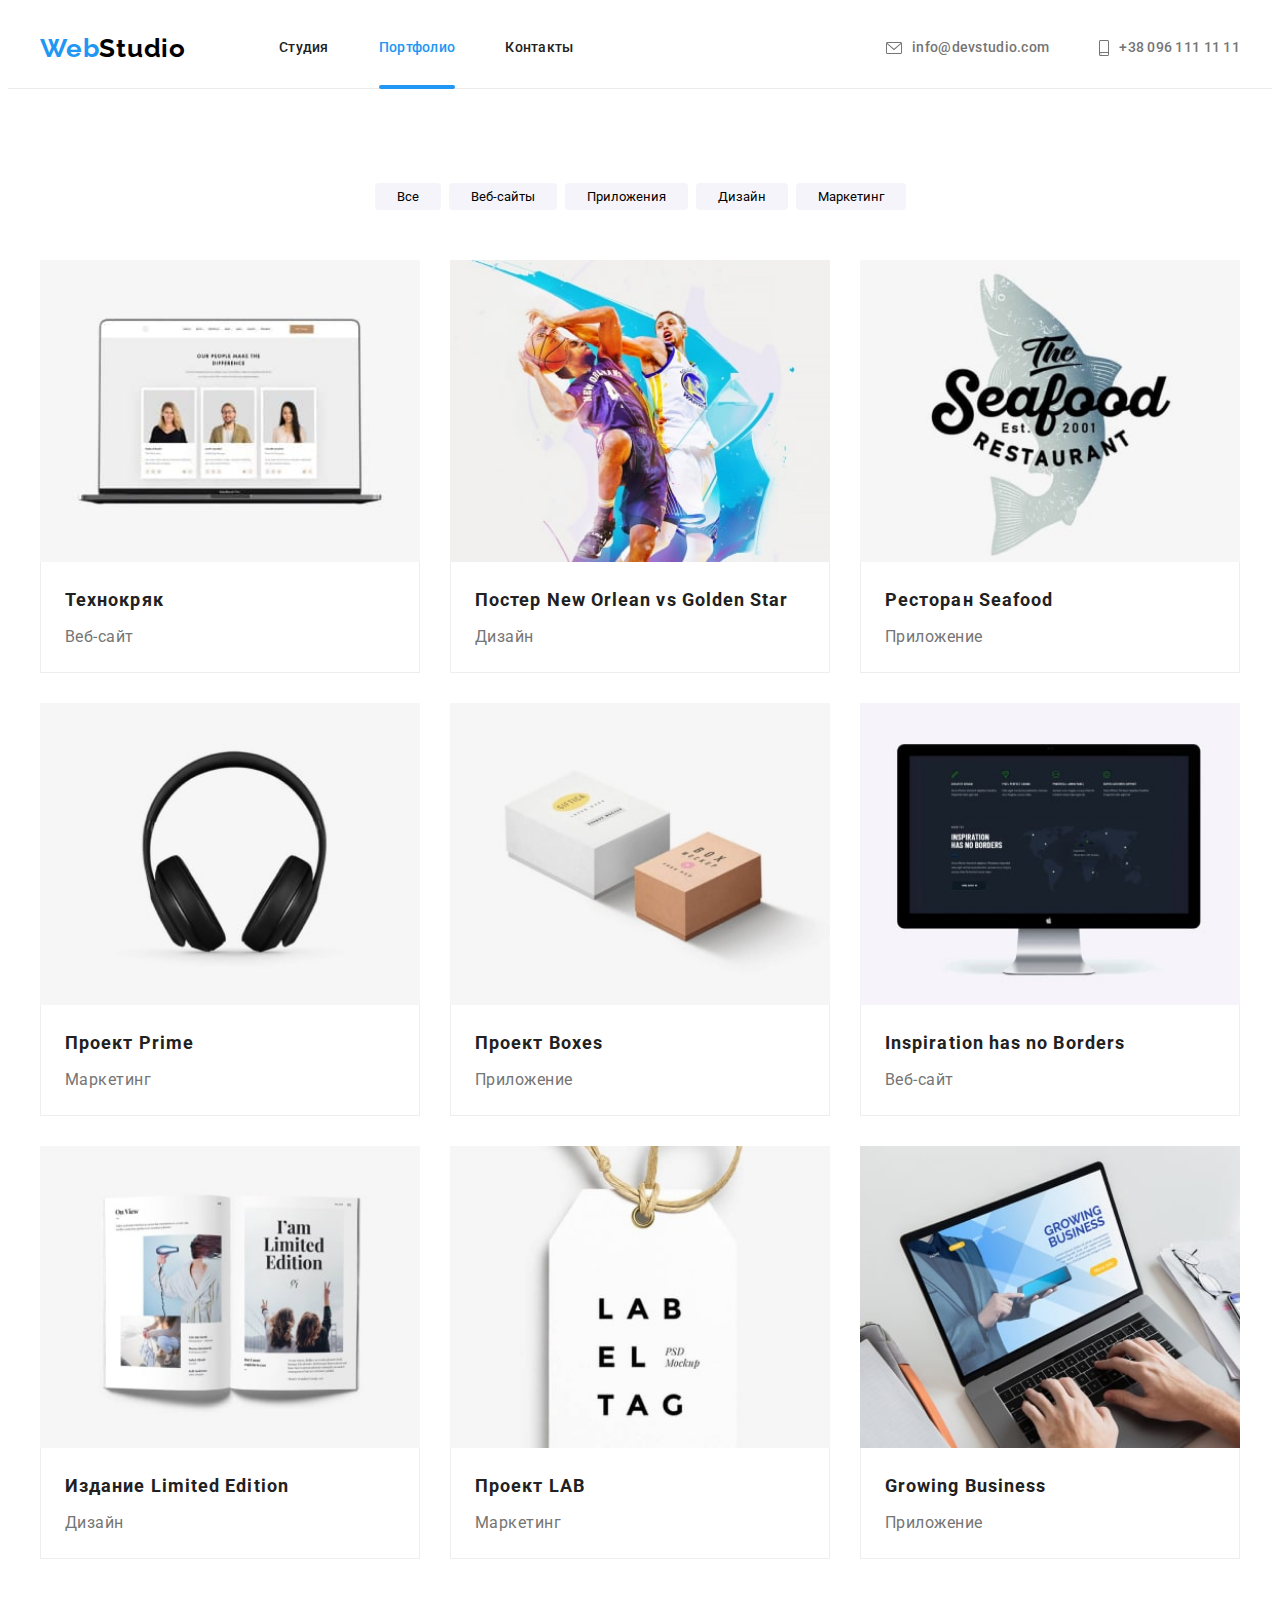
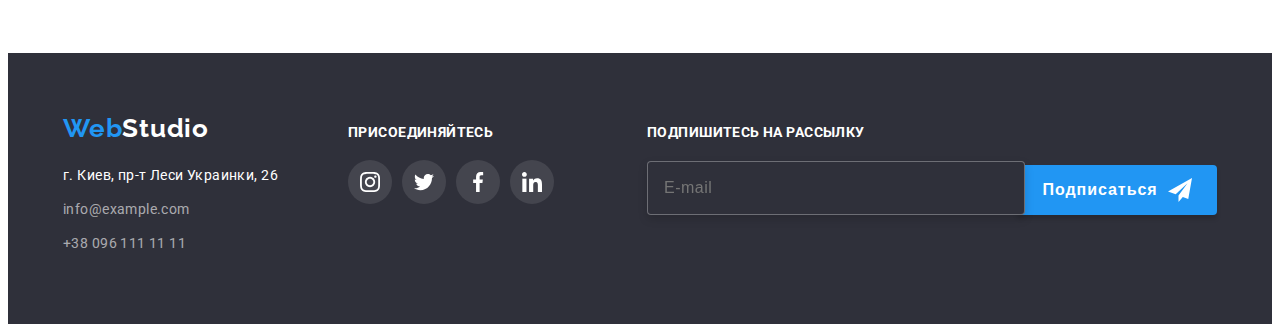
==== commit 6b683490: "update" ====
--- a/portfolio.html
+++ b/portfolio.html
@@ -26,11 +26,64 @@
         <a href="./index.html" class="logo header-logo"
           ><span class="logo__color">Web</span>Studio
         </a>
-        <a href="" class="mobile-menu-link" .js-open-menu>
+        <button type="button" class="mobile-menu-open">
           <svg class="mobile-menu__icon" width="24px" height="16px">
             <use href="./images/symbol-defs.svg#icon-menu"></use>
           </svg>
-        </a>
+        </button>
+        <div class="mobile-menu is-hidden">
+          <div class="container">
+            <button type="button" class="mobile-menu-close">
+              <svg class="modal-close" width="18px" height="18px">
+                <use href="./images/symbol-defs.svg#modal-close"></use>
+              </svg>
+            </button>
+            <nav class="menu-nav">
+              <ul class="menu-nav__list">
+                <li class="menu-nav__item">
+                  <a href="./index.html" class="menu-nav__link">Студия</a>
+                </li>
+                <li class="menu-nav__item">
+                  <a href="./portfolio.html" class="menu-nav__link"
+                    ><span class="menu__link-color">Портфолио</span></a
+                  >
+                </li>
+                <li class="menu-nav__item">
+                  <a href="" class="menu-nav__link">Контакты</a>
+                </li>
+              </ul>
+            </nav>
+            <ul class="menu-contact-list">
+              <li class="menu-contact-list__item">
+                <a href="tel:+380961111111" class="menu-contact-list__tel">
+                  +38 096 111 11 11</a
+                >
+              </li>
+              <li class="menu-contact-list__item">
+                <a
+                  href="mailto:info@devstudio.com"
+                  class="menu-contact-list__mail"
+                >
+                  info@devstudio.com</a
+                >
+              </li>
+            </ul>
+            <ul class="menu-social-list">
+              <li class="menu-social-item">
+                <a href="" class="menu-social-link">Instagram</a>
+              </li>
+              <li class="menu-social-item">
+                <a href="" class="menu-social-link">Twitter</a>
+              </li>
+              <li class="menu-social-item">
+                <a href="" class="menu-social-link">Facebook</a>
+              </li>
+              <li class="menu-social-item">
+                <a href="" class="menu-social-link">LinkedIn</a>
+              </li>
+            </ul>
+          </div>
+        </div>
         <nav class="navigation">
           <ul class="navigation__list">
             <li class="navigation__item">
@@ -371,5 +424,6 @@
         </div>
       </div>
     </footer>
+    <script src="./js/mobile-menu.js"></script>
   </body>
 </html>
--- a/css/main.min.css
+++ b/css/main.min.css
@@ -1 +1 @@
-:root{--first-text-color: #2196f3;--second-text-color: #757575;--third-text-color: #ffffff;--first-background-color: #2f303a;--second-background-color: #f5f4fa;--first-button-color: #2196f3;--second-button-color: #f5f4fa;--Roboto: "Roboto", sans-serif;--Raleway: "Raleway", sans-serif}.visually-hidden{position:absolute;white-space:nowrap;width:1px;height:1px;overflow:hidden;border:0;padding:0;clip:rect(0 0 0 0);clip-path:inset(50%);margin:-1px}p,h1,h2,h3,h4,h5,h6{margin:0}img{display:block;width:100%;height:auto}ul{margin:0;padding-left:0}body{font-family:var(--Roboto);color:#212121}.navigation__item,.contact-list__item,.softskills__item,.occupation__item,.card-list__item,.footer-item,.portfolio-nav-item,.project-item,.soc__item,.client-item{list-style-type:none}.navigation__link,.contact-list__mail,.contact-list__tel,.header-logo,.footer-logo,.map-link,.contact-icon-link,.footer-contact-mail,.footer-contact-tel,.project-link{text-decoration:none}.container{width:100%;margin-left:auto;margin-right:auto;padding-left:15px;padding-right:15px}@media screen and (min-width: 480px){.container{max-width:480px}}@media screen and (min-width: 768px){.container{max-width:768px}}@media screen and (min-width: 1200px){.container{max-width:1200px}}.backdrop{position:fixed;top:0;width:100%;height:100%;background:rgba(0,0,0,.2);transition:opacity 300ms cubic-bezier(0.4, 0, 0.2, 1),visibility 300ms cubic-bezier(0.4, 0, 0.2, 1)}.button-close{width:30px;height:30px;position:absolute;top:8px;right:8px;display:flex;align-items:center;justify-content:center;border-radius:50%;background:#fff;border:1px solid rgba(0,0,0,.1);cursor:pointer;color:#212121;transition:color 250ms cubic-bezier(0.4, 0, 0.2, 1)}.button-close:hover,.button-close:focus{color:#2196f3}.modal-close{fill:currentColor}.modal{width:calc(100% - 30px);background-color:#fff;border-radius:5px;position:absolute;top:50%;left:50%;transform:translate(-50%, -50%) scale(1);transition:transform 300ms cubic-bezier(0.4, 0, 0.2, 1);padding:40px}@media screen and (min-width: 480px){.modal{width:450px;min-height:609px}}@media screen and (min-width: 768px){.modal{width:450px;min-height:609px}}@media screen and (min-width: 1200px){.modal{width:528px;min-height:581px}}.backdrop.is-hidden .modal{transform:translate(-50%, -50%) scale(0)}.modal-form{position:relative}.modal-title{font-weight:700;font-size:20px;line-height:1.15;text-align:center;letter-spacing:.03em;text-align:center;color:#212121;margin-bottom:12px}.modal-label-text{display:block;margin-bottom:4px;font-weight:400;font-size:12px;line-height:1.16;letter-spacing:.01em;color:#757575}.modal-input{display:block;width:100%;height:40px;margin-bottom:10px;border:1px solid rgba(33,33,33,.2);border-radius:4px;outline:none;padding-left:42px;transition:border 250ms cubic-bezier(0.4, 0, 0.2, 1)}.modal-input:focus{border:1px solid #2196f3}.modal-name-icon{position:absolute;top:29px;left:12px;fill:#212121;transition:fill 250ms cubic-bezier(0.4, 0, 0.2, 1)}.modal-input:focus+.modal-name-icon{fill:#2196f3}.modal-tel-icon{position:absolute;top:97px;left:12px;fill:#212121;transition:fill 250ms cubic-bezier(0.4, 0, 0.2, 1)}.modal-input:focus+.modal-tel-icon{fill:#2196f3}.modal-mail-icon{position:absolute;top:165px;left:12px;fill:#212121;transition:fill 250ms cubic-bezier(0.4, 0, 0.2, 1)}.modal-input:focus+.modal-mail-icon{fill:#2196f3}.textarea{width:100%;height:120px;border:1px solid rgba(33,33,33,.2);border-radius:4px;padding:12px 16px;resize:none;outline:none;margin-bottom:20px;transition:border 250ms cubic-bezier(0.4, 0, 0.2, 1)}.textarea:focus{border:1px solid #2196f3}.checkbox-flex{display:flex;align-items:center;justify-content:center;font-size:12px;line-height:1.17;text-align:start;color:#757575}@media screen and (min-width: 1200px){.checkbox-flex{font-size:14px;line-height:1.71;letter-spacing:.03em}}.checkbox-flex span{width:16px;height:15px;border:2px solid #303030;border-radius:2px;margin-right:7px;display:flex;justify-content:center;align-items:center;transition:border 250ms cubic-bezier(0.4, 0, 0.2, 1)}.checkbox-item{width:16px;height:15px;margin-right:7px}.checkbox-item:focus+.checkbox-flex span{border:2px solid #2196f3}.checkbox-item:checked+.checkbox-flex span .checkbox-icon{visibility:visible}.checkbox-link{font-weight:400;font-size:12px;line-height:1.17;text-decoration-line:underline;color:#2196f3;padding-left:4px}@media screen and (min-width: 1200px){.checkbox-link{font-size:14px;line-height:1.71;letter-spacing:.03em}}.checkbox-icon{position:absolute;visibility:hidden;transition:visibility 250ms cubic-bezier(0.4, 0, 0.2, 1)}.is-hidden{opacity:0;visibility:hidden;pointer-events:none}.modal-button-flex{text-align:center}.modal-button{width:200px;height:50px;margin:auto;background:#2196f3;box-shadow:0px 4px 4px rgba(0,0,0,.15);border-radius:4px;border:none;margin-top:30px;font-weight:700;font-size:16px;line-height:1.88;letter-spacing:.06em;color:#fff;transition:background-color 250ms cubic-bezier(0.4, 0, 0.2, 1)}.modal-button:hover,.modal-button:focus{background-color:#188ce8}.label-text{font-style:normal;font-weight:700;font-size:14px;line-height:1.14;letter-spacing:.03em;text-transform:uppercase;margin-bottom:20px;display:block;color:#fff}.logo{font-family:var(--Raleway);font-style:normal;font-weight:700;font-size:26px;line-height:1.19;letter-spacing:.03em;margin-right:93px}.header{display:flex;border-bottom:1px solid #ececec;padding-top:16px;padding-bottom:16px}@media screen and (min-width: 768px){.header{padding-top:0;padding-bottom:0}}@media screen and (min-width: 1200px){.header{padding-top:0;padding-bottom:0}}.header-logo{color:#000;margin-right:93px}.logo__color{color:var(--first-text-color)}.header__flex{display:flex;align-items:center}.navigation{display:none}@media screen and (min-width: 768px){.navigation{display:flex}}@media screen and (min-width: 1200px){.navigation{display:flex}}.navigation__list{display:flex;column-gap:50px}.navigation__link{display:block;color:#212121;font-style:normal;font-weight:500;font-size:14px;line-height:1.14;letter-spacing:.02em;padding-top:32px;padding-bottom:32px;position:relative;transition:color 250ms cubic-bezier(0.4, 0, 0.2, 1)}.navigation__link:hover,.navigation__link:focus{color:var(--first-text-color)}.navigation__link-color{color:var(--first-text-color)}.navigation__link-color::after{color:var(--first-text-color);content:"";position:absolute;background:#2196f3;left:0;bottom:-1px;width:100%;height:4px;border-radius:2px}.contact-list{display:none;margin-left:auto}@media screen and (min-width: 768px){.contact-list{display:flex;flex-wrap:wrap;flex-direction:column;margin-left:auto}}@media screen and (min-width: 1200px){.contact-list{display:flex;flex-direction:row}}.contact-list__item{margin-right:50px}@media screen and (min-width: 768px){.contact-list__item{margin-right:0}}@media screen and (min-width: 1200px){.contact-list__item{margin-right:50px}}.contact-list__item:last-child{margin-right:0}.contact-list__mail{color:var(--second-text-color);font-style:normal;font-weight:500;letter-spacing:.02em;display:flex;align-items:center;transition:color 250ms cubic-bezier(0.4, 0, 0.2, 1)}@media screen and (min-width: 768px){.contact-list__mail{font-size:12px;line-height:1.16;padding-top:20px;padding-bottom:5px}}@media screen and (min-width: 1200px){.contact-list__mail{font-size:14px;line-height:1.14;padding-top:32px;padding-bottom:32px}}.contact-list__mail:hover,.contact-list__mail:focus{color:var(--first-text-color)}.contact-list__icon{margin-right:10px;fill:currentColor;padding:0}.contact-list__tel{color:var(--second-text-color);font-style:normal;font-weight:500;letter-spacing:.02em;display:flex;align-items:center;transition:color 250ms cubic-bezier(0.4, 0, 0.2, 1)}@media screen and (min-width: 768px){.contact-list__tel{font-size:12px;line-height:1.16;padding-top:5px;padding-bottom:20px}}@media screen and (min-width: 1200px){.contact-list__tel{font-size:14px;line-height:1.14;padding-top:32px;padding-bottom:32px}}.contact-list__tel:hover,.contact-list__tel:focus{color:var(--first-text-color)}.mobile-menu-button{color:#212121;width:40px;height:40px;display:flex;justify-content:center;align-items:center;margin-left:auto}@media screen and (min-width: 768px){.mobile-menu-button{display:none}}@media screen and (min-width: 1200px){.mobile-menu-button{display:none}}.mobile-menu-button:hover,.mobile-menu-button:focus{color:#2196f3}.mobile-menu__icon{fill:currentColor}.mobile-backdrop{position:fixed;top:0;width:100%;height:100%;background:rgba(0,0,0,.2);transition:opacity 300ms cubic-bezier(0.4, 0, 0.2, 1),visibility 300ms cubic-bezier(0.4, 0, 0.2, 1)}.mobile-menu{width:100%;height:100%;background-color:#fff;border-radius:5px;position:absolute;top:50%;left:50%;transform:translate(-50%, -50%) scale(1);transition:transform 300ms cubic-bezier(0.4, 0, 0.2, 1);padding:40px}.backdrop.is-hidden .mobile-menu{transform:translate(-50%, -50%) scale(0)}.hero{background-repeat:no-repeat;background-size:cover;padding-top:118px;padding-bottom:118px;width:100%;margin:auto;background-image:linear-gradient(rgba(47, 48, 58, 0.4), rgba(47, 48, 58, 0.4)),url(../images/herobackground-mob.jpg)}@media screen and (min-width: 768px){.hero{width:100%;background-image:linear-gradient(rgba(47, 48, 58, 0.4), rgba(47, 48, 58, 0.4)),url(../images/herobackground-tablet.jpg)}}@media screen and (min-width: 1200px){.hero{max-width:1600px;padding-top:200px;padding-bottom:200px;background-image:linear-gradient(rgba(47, 48, 58, 0.4), rgba(47, 48, 58, 0.4)),url(../images/hero-background.jpg)}}.hero__flex{text-align:center}@media screen and (min-width: 768px){.hero__flex{text-align:center}}@media screen and (min-width: 1200px){.hero__flex{text-align:center}}.hero__headline{text-transform:uppercase;color:var(--third-text-color);font-weight:900;letter-spacing:.06em;margin:auto;margin-bottom:30px;font-size:26px;line-height:1.61}@media screen and (min-width: 768px){.hero__headline{width:360px}}@media screen and (min-width: 1200px){.hero__headline{font-size:44px;line-height:1.36;width:696px}}.hero__btn{width:200px;height:50px;box-shadow:0px 4px 4px rgba(0,0,0,.15);background-color:var(--first-button-color);border:0;border-radius:4px;cursor:pointer;color:var(--third-text-color);font-family:"Roboto";font-style:normal;font-weight:700;font-size:16px;line-height:1.87;letter-spacing:.06em;transition:background-color 250ms cubic-bezier(0.4, 0, 0.2, 1)}.hero__btn:hover{background-color:#188ce8}.softskills{padding-top:60px}@media screen and (min-width: 1200px){.softskills{padding-bottom:94px;padding-top:94px}}.softskills__list{display:flex;flex-wrap:wrap;gap:30px}.softskills__item{width:100%}@media screen and (min-width: 768px){.softskills__item{width:calc((100% - 30px)/2)}}@media screen and (min-width: 1200px){.softskills__item{width:calc((100% - 90px)/4)}}.softskills__headline{text-transform:uppercase;font-weight:700;font-size:14px;line-height:1.14;letter-spacing:.03em;margin-bottom:10px;text-align:center}@media screen and (min-width: 768px){.softskills__headline{text-align:left}}@media screen and (min-width: 1200px){.softskills__headline{text-align:left}}.softskills__text{color:var(--second-text-color);font-size:14px;line-height:1.71;letter-spacing:.03em}.softskills__img{width:100%;height:120px;background-color:#f5f4fa;margin-bottom:30px;display:flex;align-items:center;justify-content:center}.occupation{padding-bottom:94px;display:none}@media screen and (min-width: 1200px){.occupation{display:block}}.occupation__list{position:relative;display:flex;column-gap:30px}.occupation__headline{font-weight:700;font-size:36px;line-height:1.16;letter-spacing:.03em;margin-bottom:50px;text-align:center}.occupation__text{background:rgba(47,48,58,.8);position:absolute;width:370px;height:70px;bottom:0;display:flex;align-items:center;justify-content:center;color:#fff;font-weight:700;font-size:14px;line-height:1.14;text-align:center;letter-spacing:.03em;text-transform:uppercase}.team{background-color:var(--second-background-color);padding-bottom:60px;padding-top:60px}@media screen and (min-width: 1200px){.team{padding-bottom:94px;padding-top:94px}}.team__flex{background-color:#fff;padding-top:30px;padding-bottom:30px}.soc{display:flex;justify-content:center;align-items:center;gap:10px;background-color:#fff}.soc__link{width:44px;height:44px;background-color:#fff;border-radius:50%;display:flex;align-items:center;justify-content:center;color:#afb1b8;transition:background-color 250ms cubic-bezier(0.4, 0, 0.2, 1),color 250ms cubic-bezier(0.4, 0, 0.2, 1)}.soc__link:hover,.soc__link:focus{background-color:#2196f3;color:#fff}.soc__icon{fill:currentColor}.team__headline{font-weight:700;font-size:36px;line-height:1.16;letter-spacing:.03em;margin-bottom:50px;text-align:center}.card-list{display:flex;gap:30px;flex-wrap:wrap}.card-list__item{box-shadow:0px 1px 3px rgba(0,0,0,.12),0px 1px 1px rgba(0,0,0,.14),0px 2px 1px rgba(0,0,0,.2);text-align:center;width:100%}@media screen and (min-width: 768px){.card-list__item{width:calc((100% - 30px)/2)}}@media screen and (min-width: 1200px){.card-list__item{width:calc((100% - 90px)/4)}}.card-list__name{font-weight:500;font-size:16px;line-height:1.18;letter-spacing:.03em;margin-bottom:10px}.card-list__text{color:var(--second-text-color);font-size:16px;line-height:1.18;letter-spacing:.03em;margin-bottom:16px}.footer{background-color:var(--first-background-color);padding-top:60px;padding-bottom:60px}.footer-flex{text-align:center}@media screen and (min-width: 768px){.footer-flex{display:flex;flex-wrap:wrap;justify-content:center;align-items:baseline}}@media screen and (min-width: 1200px){.footer-flex{display:flex;align-items:baseline;text-align:left}}.footer-logo{color:var(--third-text-color);font-family:"Raleway";font-style:normal;font-weight:700;font-size:26px;line-height:1.19;letter-spacing:.03em}.address{margin-top:20px}.footer-item{margin-bottom:10px}.footer-item:last-child{margin-bottom:0px}.map-link{color:var(--third-text-color);font-style:normal;font-size:14px;line-height:1.71;letter-spacing:.03em;transition:color 250ms cubic-bezier(0.4, 0, 0.2, 1)}.map-link:hover,.map-link:focus{color:var(--first-text-color)}.footer-contact-mail{color:rgba(255,255,255,.6);font-style:normal;font-size:14px;line-height:1.71;letter-spacing:.03em;transition:color 250ms cubic-bezier(0.4, 0, 0.2, 1)}.footer-contact-mail:hover,.footer-contact-mail:focus{color:var(--first-text-color)}.footer-contact-tel{color:rgba(255,255,255,.6);font-style:normal;font-size:14px;line-height:1.71;letter-spacing:.03em;transition:color 250ms cubic-bezier(0.4, 0, 0.2, 1)}.footer-contact-tel:hover,.footer-contact-tel:focus{color:var(--first-text-color)}.social{margin-top:60px;margin-bottom:60px}@media screen and (min-width: 768px){.social{margin-left:165px;margin-top:0px}}@media screen and (min-width: 1200px){.social{margin-left:70px;margin-right:93px}}.social-headline{font-weight:700;font-size:14px;line-height:16px;letter-spacing:.03em;text-transform:uppercase;color:var(--third-text-color);margin-bottom:20px}.social-soc{display:flex;justify-content:center;gap:10px;background-color:#2f303a}.social-soc-link{width:44px;height:44px;background-color:rgba(255,255,255,.1);border-radius:50%;display:flex;align-items:center;justify-content:center;color:#fff;transition:background-color 250ms cubic-bezier(0.4, 0, 0.2, 1),color 250ms cubic-bezier(0.4, 0, 0.2, 1)}.social-soc-link:hover,.social-soc-link:focus{background-color:#2196f3;color:#fff}.social-soc-icon{fill:currentColor}@media screen and (min-width: 768px){.subscribe{margin-top:60px}}@media screen and (min-width: 1200px){.subscribe{margin-top:0}}.subscribe-button{width:200px;height:50px;background:#2196f3;box-shadow:0px 4px 4px rgba(0,0,0,.15);border-radius:4px;border:none;color:var(--third-text-color);font-weight:700;font-size:16px;line-height:1.88;display:flex;align-items:center;justify-content:center;cursor:pointer;letter-spacing:.06em;margin-top:20px}@media screen and (min-width: 1200px){.subscribe-button{margin-left:12px;margin-top:0}}.subscribe-input{display:block;width:100%;height:50px;border:1px solid rgba(255,255,255,.3);filter:drop-shadow(0px 4px 4px rgba(0, 0, 0, 0.15));border-radius:4px;background-color:var(--first-background-color);padding-left:16px;font-weight:400;font-size:16px;line-height:1.25;letter-spacing:.03em;outline:none;color:rgba(255,255,255,.6)}.subscribe-form{display:flex;flex-direction:column;align-items:center}@media screen and (min-width: 1200px){.subscribe-form{align-items:flex-end;flex-direction:row}}.subscribe-label{width:100%}@media screen and (min-width: 768px){.subscribe-label{width:450px}}@media screen and (min-width: 1200px){.subscribe-label{width:358px}}.subscribe-button-icon{margin-left:10px}.portfolio{padding-bottom:60px;padding-top:60px}@media screen and (min-width: 1200px){.portfolio{padding-bottom:94px;padding-top:94px}}.portfolio-nav-list{display:flex;flex-direction:row;flex-wrap:wrap;align-content:flex-start;column-gap:8px;row-gap:15px;margin:auto;margin-bottom:40px}@media screen and (min-width: 768px){.portfolio-nav-list{align-items:center;justify-content:center;margin-bottom:30px}}@media screen and (min-width: 1200px){.portfolio-nav-list{margin-bottom:50px;align-items:center;justify-content:center}}.portfolio-nav-item{font-weight:500;font-size:16px;line-height:1.62;letter-spacing:.03em}.portfolio-nav-btn{background:var(--second-button-color);border:0;border-radius:4px;font-family:inherit;font-style:normal;padding:6px 22px;transition:background-color 250ms cubic-bezier(0.4, 0, 0.2, 1),color 250ms cubic-bezier(0.4, 0, 0.2, 1),box-shadow 250ms cubic-bezier(0.4, 0, 0.2, 1)}.portfolio-nav-btn:hover{background:var(--first-button-color);color:#fff;cursor:pointer;box-shadow:0px 3px 1px rgba(0,0,0,.1),0px 1px 2px rgba(0,0,0,.08),0px 2px 2px rgba(0,0,0,.12)}.project-list{display:flex;flex-wrap:wrap;justify-content:start;gap:30px}.project-flex{border-left:1px solid #eee;border-right:1px solid #eee;border-bottom:1px solid #eee;padding:20px 24px;flex-grow:1}.project-item{width:100%}@media screen and (min-width: 768px){.project-item{width:calc((100% - 30px)/2)}}@media screen and (min-width: 1200px){.project-item{width:calc((100% - 60px)/3)}}.project-link{display:block;height:100%;display:flex;flex-direction:column;transition:box-shadow 250ms cubic-bezier(0.4, 0, 0.2, 1)}.project-link:hover,.project-link:focus{box-shadow:0px 1px 1px rgba(0,0,0,.12),0px 4px 4px rgba(0,0,0,.06),1px 4px 6px rgba(0,0,0,.16)}.project-link:hover .portfolio-text,.project-link:focus .portfolio-text{transform:translateY(0)}.portfolio-img{position:relative;overflow:hidden}.portfolio-text{position:absolute;display:block;top:0;left:0;width:100%;height:100%;padding:63px 24px;font-style:normal;font-weight:400;font-size:18px;line-height:1.56;letter-spacing:.03em;transform:translateY(101%);transition:transform 250ms cubic-bezier(0.4, 0, 0.2, 1);color:#fff;background-color:rgba(33,150,243,.9)}.project-headline{color:#212121;font-style:normal;font-weight:700;font-size:18px;line-height:2;letter-spacing:.06em;margin-bottom:4px}.project-text{color:var(--second-text-color);font-size:16px;line-height:1.88;letter-spacing:.03em}.clients{padding-bottom:60px;padding-top:60px}@media screen and (min-width: 1200px){.clients{padding-bottom:94px;padding-top:94px}}.client-list{display:flex;justify-content:center;gap:30px;flex-wrap:wrap}.client-item{width:100%}@media screen and (min-width: 480px){.client-item{width:calc((100% - 30px)/2)}}@media screen and (min-width: 768px){.client-item{width:calc((100% - 60px)/3)}}@media screen and (min-width: 1200px){.client-item{width:calc((100% - 150px)/6)}}.clients-headline{font-weight:700;font-size:36px;line-height:1.16;text-align:center;letter-spacing:.03em;margin-bottom:50px}.client-link{color:#afb1b8;display:flex;align-items:center;justify-content:center;width:100%;height:92px;border:1px solid #afb1b8;border-radius:4px;transition:color 250ms cubic-bezier(0.4, 0, 0.2, 1),border 250ms cubic-bezier(0.4, 0, 0.2, 1)}@media screen and (min-width: 480px){.client-link{width:210px}}@media screen and (min-width: 768px){.client-link{width:226px}}@media screen and (min-width: 1200px){.client-link{width:170px}}.client-link:hover,.client-link:focus{color:#2196f3;border:1px solid #2196f3}.client-icon{fill:currentColor}/*# sourceMappingURL=main.min.css.map */+:root{--first-text-color: #2196f3;--second-text-color: #757575;--third-text-color: #ffffff;--first-background-color: #2f303a;--second-background-color: #f5f4fa;--first-button-color: #2196f3;--second-button-color: #f5f4fa;--Roboto: "Roboto", sans-serif;--Raleway: "Raleway", sans-serif}.visually-hidden{position:absolute;white-space:nowrap;width:1px;height:1px;overflow:hidden;border:0;padding:0;clip:rect(0 0 0 0);clip-path:inset(50%);margin:-1px}p,h1,h2,h3,h4,h5,h6{margin:0}img{display:block;width:100%;height:auto}ul{margin:0;padding-left:0}body{font-family:var(--Roboto);color:#212121}.no-scroll{overflow:hidden}.navigation__item,.contact-list__item,.softskills__item,.occupation__item,.card-list__item,.footer-item,.portfolio-nav-item,.project-item,.soc__item,.client-item,.menu-contact-list__item,.menu-nav__item,.menu-social-item{list-style-type:none}.navigation__link,.contact-list__mail,.contact-list__tel,.header-logo,.footer-logo,.map-link,.contact-icon-link,.footer-contact-mail,.footer-contact-tel,.project-link,.menu-nav__link,.menu-contact-list__tel,.menu-contact-list__mail,.menu-social-link{text-decoration:none}.container{width:100%;margin-left:auto;margin-right:auto;padding-left:15px;padding-right:15px}@media screen and (min-width: 480px){.container{max-width:480px}}@media screen and (min-width: 768px){.container{max-width:768px}}@media screen and (min-width: 1200px){.container{max-width:1200px}}.backdrop{position:fixed;top:0;width:100%;height:100%;background:rgba(0,0,0,.2);transition:opacity 300ms cubic-bezier(0.4, 0, 0.2, 1),visibility 300ms cubic-bezier(0.4, 0, 0.2, 1)}.button-close{width:30px;height:30px;position:absolute;top:8px;right:8px;display:flex;align-items:center;justify-content:center;border-radius:50%;background:#fff;border:1px solid rgba(0,0,0,.1);cursor:pointer;color:#212121;transition:color 250ms cubic-bezier(0.4, 0, 0.2, 1)}.button-close:hover,.button-close:focus{color:#2196f3}.modal-close{fill:currentColor}.modal{width:calc(100% - 30px);background-color:#fff;border-radius:5px;position:absolute;top:50%;left:50%;transform:translate(-50%, -50%) scale(1);transition:transform 300ms cubic-bezier(0.4, 0, 0.2, 1);padding:40px}@media screen and (min-width: 480px){.modal{width:450px;min-height:609px}}@media screen and (min-width: 768px){.modal{width:450px;min-height:609px}}@media screen and (min-width: 1200px){.modal{width:528px;min-height:581px}}.backdrop.is-hidden .modal{transform:translate(-50%, -50%) scale(0)}.modal-form{position:relative}.modal-title{font-weight:700;font-size:20px;line-height:1.15;text-align:center;letter-spacing:.03em;text-align:center;color:#212121;margin-bottom:12px}.modal-label-text{display:block;margin-bottom:4px;font-weight:400;font-size:12px;line-height:1.16;letter-spacing:.01em;color:#757575}.modal-input{display:block;width:100%;height:40px;margin-bottom:10px;border:1px solid rgba(33,33,33,.2);border-radius:4px;outline:none;padding-left:42px;transition:border 250ms cubic-bezier(0.4, 0, 0.2, 1)}.modal-input:focus{border:1px solid #2196f3}.modal-name-icon{position:absolute;top:29px;left:12px;fill:#212121;transition:fill 250ms cubic-bezier(0.4, 0, 0.2, 1)}.modal-input:focus+.modal-name-icon{fill:#2196f3}.modal-tel-icon{position:absolute;top:97px;left:12px;fill:#212121;transition:fill 250ms cubic-bezier(0.4, 0, 0.2, 1)}.modal-input:focus+.modal-tel-icon{fill:#2196f3}.modal-mail-icon{position:absolute;top:165px;left:12px;fill:#212121;transition:fill 250ms cubic-bezier(0.4, 0, 0.2, 1)}.modal-input:focus+.modal-mail-icon{fill:#2196f3}.textarea{width:100%;height:120px;border:1px solid rgba(33,33,33,.2);border-radius:4px;padding:12px 16px;resize:none;outline:none;margin-bottom:20px;transition:border 250ms cubic-bezier(0.4, 0, 0.2, 1)}.textarea:focus{border:1px solid #2196f3}.checkbox-flex{display:flex;align-items:center;justify-content:center;font-size:12px;line-height:1.17;text-align:start;color:#757575}@media screen and (min-width: 1200px){.checkbox-flex{font-size:14px;line-height:1.71;letter-spacing:.03em}}.checkbox-flex span{width:16px;height:15px;border:2px solid #303030;border-radius:2px;margin-right:7px;display:flex;justify-content:center;align-items:center;transition:border 250ms cubic-bezier(0.4, 0, 0.2, 1)}.checkbox-item{width:16px;height:15px;margin-right:7px}.checkbox-item:focus+.checkbox-flex span{border:2px solid #2196f3}.checkbox-item:checked+.checkbox-flex span .checkbox-icon{visibility:visible}.checkbox-link{font-weight:400;font-size:12px;line-height:1.17;text-decoration-line:underline;color:#2196f3;padding-left:4px}@media screen and (min-width: 1200px){.checkbox-link{font-size:14px;line-height:1.71;letter-spacing:.03em}}.checkbox-icon{position:absolute;visibility:hidden;transition:visibility 250ms cubic-bezier(0.4, 0, 0.2, 1)}.is-hidden{opacity:0;visibility:hidden;pointer-events:none}.modal-button-flex{text-align:center}.modal-button{width:200px;height:50px;margin:auto;background:#2196f3;box-shadow:0px 4px 4px rgba(0,0,0,.15);border-radius:4px;border:none;margin-top:30px;font-weight:700;font-size:16px;line-height:1.88;letter-spacing:.06em;color:#fff;transition:background-color 250ms cubic-bezier(0.4, 0, 0.2, 1)}.modal-button:hover,.modal-button:focus{background-color:#188ce8}.label-text{font-style:normal;font-weight:700;font-size:14px;line-height:1.14;letter-spacing:.03em;text-transform:uppercase;margin-bottom:20px;display:block;color:#fff}.logo{font-family:var(--Raleway);font-style:normal;font-weight:700;font-size:26px;line-height:1.19;letter-spacing:.03em;margin-right:93px}.header{display:flex;border-bottom:1px solid #ececec;padding-top:16px;padding-bottom:16px}@media screen and (min-width: 768px){.header{padding-top:0;padding-bottom:0}}@media screen and (min-width: 1200px){.header{padding-top:0;padding-bottom:0}}.header-logo{color:#000;margin-right:93px}.logo__color{color:var(--first-text-color)}.header__flex{display:flex;align-items:center}.navigation{display:none}@media screen and (min-width: 768px){.navigation{display:flex}}@media screen and (min-width: 1200px){.navigation{display:flex}}.navigation__list{display:flex;column-gap:50px}.navigation__link{display:block;color:#212121;font-style:normal;font-weight:500;font-size:14px;line-height:1.14;letter-spacing:.02em;padding-top:32px;padding-bottom:32px;position:relative;transition:color 250ms cubic-bezier(0.4, 0, 0.2, 1)}.navigation__link:hover,.navigation__link:focus{color:var(--first-text-color)}.navigation__link-color{color:var(--first-text-color)}.navigation__link-color::after{color:var(--first-text-color);content:"";position:absolute;background:#2196f3;left:0;bottom:-1px;width:100%;height:4px;border-radius:2px}.navigation__link-color::after{color:var(--first-text-color);content:"";position:absolute;background:#2196f3;left:0;bottom:-1px;width:100%;height:4px;border-radius:2px}.contact-list{display:none;margin-left:auto}@media screen and (min-width: 768px){.contact-list{display:flex;flex-wrap:wrap;flex-direction:column;margin-left:auto}}@media screen and (min-width: 1200px){.contact-list{display:flex;flex-direction:row}}.contact-list__item{margin-right:50px}@media screen and (min-width: 768px){.contact-list__item{margin-right:0}}@media screen and (min-width: 1200px){.contact-list__item{margin-right:50px}}.contact-list__item:last-child{margin-right:0}.contact-list__mail{color:var(--second-text-color);font-style:normal;font-weight:500;letter-spacing:.02em;display:flex;align-items:center;transition:color 250ms cubic-bezier(0.4, 0, 0.2, 1)}@media screen and (min-width: 768px){.contact-list__mail{font-size:12px;line-height:1.16;padding-top:20px;padding-bottom:5px}}@media screen and (min-width: 1200px){.contact-list__mail{font-size:14px;line-height:1.14;padding-top:32px;padding-bottom:32px}}.contact-list__mail:hover,.contact-list__mail:focus{color:var(--first-text-color)}.contact-list__icon{margin-right:10px;fill:currentColor;padding:0}.contact-list__tel{color:var(--second-text-color);font-style:normal;font-weight:500;letter-spacing:.02em;display:flex;align-items:center;transition:color 250ms cubic-bezier(0.4, 0, 0.2, 1)}@media screen and (min-width: 768px){.contact-list__tel{font-size:12px;line-height:1.16;padding-top:5px;padding-bottom:20px}}@media screen and (min-width: 1200px){.contact-list__tel{font-size:14px;line-height:1.14;padding-top:32px;padding-bottom:32px}}.contact-list__tel:hover,.contact-list__tel:focus{color:var(--first-text-color)}.mobile-menu-open{color:#212121;width:40px;height:40px;display:flex;justify-content:center;align-items:center;margin-left:auto;border:none;background-color:rgba(0,0,0,0)}@media screen and (min-width: 768px){.mobile-menu-open{display:none}}@media screen and (min-width: 1200px){.mobile-menu-open{display:none}}.mobile-menu-open:hover,.mobile-menu-open:focus{color:#2196f3}.mobile-menu-close{width:40px;height:40px;position:absolute;top:10px;right:15px;display:flex;align-items:center;justify-content:center;border-radius:50%;background:#fff;border:none;padding:0;cursor:pointer;color:#212121;transition:color 250ms cubic-bezier(0.4, 0, 0.2, 1)}.mobile-menu-close:hover,.mobile-menu-close:focus{color:#2196f3}.mobile-menu__icon{fill:currentColor}.mobile-menu{width:100vw;height:100vh;background-color:#fff;border-radius:5px;position:fixed;z-index:2;top:50%;left:50%;transform:translate(-50%, -50%) scale(1);transition:transform 300ms cubic-bezier(0.4, 0, 0.2, 1);padding-top:48px;padding-bottom:48px}.mobile-menu.is-hidden{transform:translate(-50%, -50%) scale(0)}.menu-nav__list{display:flex;flex-direction:column;row-gap:32px}.menu-nav__item{font-weight:500;font-size:40px;line-height:1.18;text-align:left;letter-spacing:.02em}.menu-nav__link{color:#212121}.menu-contact-list{display:flex;flex-direction:column;row-gap:32px;margin-bottom:64px;margin-top:302px}.menu-contact-list__tel{font-weight:500;font-size:34px;line-height:1.18;letter-spacing:.02em;color:#2196f3}.menu-contact-list__mail{font-weight:500;font-size:24px;line-height:1.16;letter-spacing:.02em;color:#757575}.menu-social-list{display:flex;flex-wrap:wrap;gap:10px}.menu-social-link{font-weight:500;font-size:18px;line-height:1.22px;letter-spacing:.02em;color:#2196f3}.menu-social-item{padding-right:10px;border-right:1px solid rgba(33,33,33,.2)}.menu-social-item:last-child{border:none}.menu__link-color{color:var(--first-text-color)}.hero{background-repeat:no-repeat;background-size:cover;padding-top:118px;padding-bottom:118px;width:100%;margin:auto;background-image:linear-gradient(rgba(47, 48, 58, 0.4), rgba(47, 48, 58, 0.4)),url(../images/herobackground-mob.jpg)}@media screen and (min-width: 768px){.hero{width:100%;background-image:linear-gradient(rgba(47, 48, 58, 0.4), rgba(47, 48, 58, 0.4)),url(../images/herobackground-tablet.jpg)}}@media screen and (min-width: 1200px){.hero{max-width:1600px;padding-top:200px;padding-bottom:200px;background-image:linear-gradient(rgba(47, 48, 58, 0.4), rgba(47, 48, 58, 0.4)),url(../images/hero-background.jpg)}}.hero__flex{text-align:center}@media screen and (min-width: 768px){.hero__flex{text-align:center}}@media screen and (min-width: 1200px){.hero__flex{text-align:center}}.hero__headline{text-transform:uppercase;color:var(--third-text-color);font-weight:900;letter-spacing:.06em;margin:auto;margin-bottom:30px;font-size:26px;line-height:1.61}@media screen and (min-width: 768px){.hero__headline{width:360px}}@media screen and (min-width: 1200px){.hero__headline{font-size:44px;line-height:1.36;width:696px}}.hero__btn{width:200px;height:50px;box-shadow:0px 4px 4px rgba(0,0,0,.15);background-color:var(--first-button-color);border:0;border-radius:4px;cursor:pointer;color:var(--third-text-color);font-family:"Roboto";font-style:normal;font-weight:700;font-size:16px;line-height:1.87;letter-spacing:.06em;transition:background-color 250ms cubic-bezier(0.4, 0, 0.2, 1)}.hero__btn:hover{background-color:#188ce8}.softskills{padding-top:60px}@media screen and (min-width: 1200px){.softskills{padding-bottom:94px;padding-top:94px}}.softskills__list{display:flex;flex-wrap:wrap;gap:30px}.softskills__item{width:100%}@media screen and (min-width: 768px){.softskills__item{width:calc((100% - 30px)/2)}}@media screen and (min-width: 1200px){.softskills__item{width:calc((100% - 90px)/4)}}.softskills__headline{text-transform:uppercase;font-weight:700;font-size:14px;line-height:1.14;letter-spacing:.03em;margin-bottom:10px;text-align:center}@media screen and (min-width: 768px){.softskills__headline{text-align:left}}@media screen and (min-width: 1200px){.softskills__headline{text-align:left}}.softskills__text{color:var(--second-text-color);font-size:14px;line-height:1.71;letter-spacing:.03em}.softskills__img{width:100%;height:120px;background-color:#f5f4fa;margin-bottom:30px;display:flex;align-items:center;justify-content:center}.occupation{padding-bottom:94px;display:none}@media screen and (min-width: 1200px){.occupation{display:block}}.occupation__list{position:relative;display:flex;column-gap:30px}.occupation__headline{font-weight:700;font-size:36px;line-height:1.16;letter-spacing:.03em;margin-bottom:50px;text-align:center}.occupation__text{background:rgba(47,48,58,.8);position:absolute;width:370px;height:70px;bottom:0;display:flex;align-items:center;justify-content:center;color:#fff;font-weight:700;font-size:14px;line-height:1.14;text-align:center;letter-spacing:.03em;text-transform:uppercase}.team{background-color:var(--second-background-color);padding-bottom:60px;padding-top:60px}@media screen and (min-width: 1200px){.team{padding-bottom:94px;padding-top:94px}}.team__flex{background-color:#fff;padding-top:30px;padding-bottom:30px}.soc{display:flex;justify-content:center;align-items:center;gap:10px;background-color:#fff}.soc__link{width:44px;height:44px;background-color:#fff;border-radius:50%;display:flex;align-items:center;justify-content:center;color:#afb1b8;transition:background-color 250ms cubic-bezier(0.4, 0, 0.2, 1),color 250ms cubic-bezier(0.4, 0, 0.2, 1)}.soc__link:hover,.soc__link:focus{background-color:#2196f3;color:#fff}.soc__icon{fill:currentColor}.team__headline{font-weight:700;font-size:36px;line-height:1.16;letter-spacing:.03em;margin-bottom:50px;text-align:center}.card-list{display:flex;gap:30px;flex-wrap:wrap}.card-list__item{box-shadow:0px 1px 3px rgba(0,0,0,.12),0px 1px 1px rgba(0,0,0,.14),0px 2px 1px rgba(0,0,0,.2);text-align:center;width:100%}@media screen and (min-width: 768px){.card-list__item{width:calc((100% - 30px)/2)}}@media screen and (min-width: 1200px){.card-list__item{width:calc((100% - 90px)/4)}}.card-list__name{font-weight:500;font-size:16px;line-height:1.18;letter-spacing:.03em;margin-bottom:10px}.card-list__text{color:var(--second-text-color);font-size:16px;line-height:1.18;letter-spacing:.03em;margin-bottom:16px}.footer{background-color:var(--first-background-color);padding-top:60px;padding-bottom:60px}.footer-flex{text-align:center}@media screen and (min-width: 768px){.footer-flex{display:flex;flex-wrap:wrap;justify-content:center;align-items:baseline}}@media screen and (min-width: 1200px){.footer-flex{display:flex;align-items:baseline;text-align:left}}.footer-logo{color:var(--third-text-color);font-family:"Raleway";font-style:normal;font-weight:700;font-size:26px;line-height:1.19;letter-spacing:.03em}.address{margin-top:20px}.footer-item{margin-bottom:10px}.footer-item:last-child{margin-bottom:0px}.map-link{color:var(--third-text-color);font-style:normal;font-size:14px;line-height:1.71;letter-spacing:.03em;transition:color 250ms cubic-bezier(0.4, 0, 0.2, 1)}.map-link:hover,.map-link:focus{color:var(--first-text-color)}.footer-contact-mail{color:rgba(255,255,255,.6);font-style:normal;font-size:14px;line-height:1.71;letter-spacing:.03em;transition:color 250ms cubic-bezier(0.4, 0, 0.2, 1)}.footer-contact-mail:hover,.footer-contact-mail:focus{color:var(--first-text-color)}.footer-contact-tel{color:rgba(255,255,255,.6);font-style:normal;font-size:14px;line-height:1.71;letter-spacing:.03em;transition:color 250ms cubic-bezier(0.4, 0, 0.2, 1)}.footer-contact-tel:hover,.footer-contact-tel:focus{color:var(--first-text-color)}.social{margin-top:60px;margin-bottom:60px}@media screen and (min-width: 768px){.social{margin-left:165px;margin-top:0px}}@media screen and (min-width: 1200px){.social{margin-left:70px;margin-right:93px}}.social-headline{font-weight:700;font-size:14px;line-height:16px;letter-spacing:.03em;text-transform:uppercase;color:var(--third-text-color);margin-bottom:20px}.social-soc{display:flex;justify-content:center;gap:10px;background-color:#2f303a}.social-soc-link{width:44px;height:44px;background-color:rgba(255,255,255,.1);border-radius:50%;display:flex;align-items:center;justify-content:center;color:#fff;transition:background-color 250ms cubic-bezier(0.4, 0, 0.2, 1),color 250ms cubic-bezier(0.4, 0, 0.2, 1)}.social-soc-link:hover,.social-soc-link:focus{background-color:#2196f3;color:#fff}.social-soc-icon{fill:currentColor}@media screen and (min-width: 768px){.subscribe{margin-top:60px}}@media screen and (min-width: 1200px){.subscribe{margin-top:0}}.subscribe-button{width:200px;height:50px;background:#2196f3;box-shadow:0px 4px 4px rgba(0,0,0,.15);border-radius:4px;border:none;color:var(--third-text-color);font-weight:700;font-size:16px;line-height:1.88;display:flex;align-items:center;justify-content:center;cursor:pointer;letter-spacing:.06em;margin-top:20px}@media screen and (min-width: 1200px){.subscribe-button{margin-left:12px;margin-top:0}}.subscribe-input{display:block;width:100%;height:50px;border:1px solid rgba(255,255,255,.3);filter:drop-shadow(0px 4px 4px rgba(0, 0, 0, 0.15));border-radius:4px;background-color:var(--first-background-color);padding-left:16px;font-weight:400;font-size:16px;line-height:1.25;letter-spacing:.03em;outline:none;color:rgba(255,255,255,.6)}.subscribe-form{display:flex;flex-direction:column;align-items:center}@media screen and (min-width: 1200px){.subscribe-form{align-items:flex-end;flex-direction:row}}.subscribe-label{width:100%}@media screen and (min-width: 768px){.subscribe-label{width:450px}}@media screen and (min-width: 1200px){.subscribe-label{width:358px}}.subscribe-button-icon{margin-left:10px}.portfolio{padding-bottom:60px;padding-top:60px}@media screen and (min-width: 1200px){.portfolio{padding-bottom:94px;padding-top:94px}}.portfolio-nav-list{display:flex;flex-direction:row;flex-wrap:wrap;align-content:flex-start;column-gap:8px;row-gap:15px;margin:auto;margin-bottom:40px}@media screen and (min-width: 768px){.portfolio-nav-list{align-items:center;justify-content:center;margin-bottom:30px}}@media screen and (min-width: 1200px){.portfolio-nav-list{margin-bottom:50px;align-items:center;justify-content:center}}.portfolio-nav-item{font-weight:500;font-size:16px;line-height:1.62;letter-spacing:.03em}.portfolio-nav-btn{background:var(--second-button-color);border:0;border-radius:4px;font-family:inherit;font-style:normal;padding:6px 22px;transition:background-color 250ms cubic-bezier(0.4, 0, 0.2, 1),color 250ms cubic-bezier(0.4, 0, 0.2, 1),box-shadow 250ms cubic-bezier(0.4, 0, 0.2, 1)}.portfolio-nav-btn:hover{background:var(--first-button-color);color:#fff;cursor:pointer;box-shadow:0px 3px 1px rgba(0,0,0,.1),0px 1px 2px rgba(0,0,0,.08),0px 2px 2px rgba(0,0,0,.12)}.project-list{display:flex;flex-wrap:wrap;justify-content:start;gap:30px}.project-flex{border-left:1px solid #eee;border-right:1px solid #eee;border-bottom:1px solid #eee;padding:20px 24px;flex-grow:1}.project-item{width:100%}@media screen and (min-width: 768px){.project-item{width:calc((100% - 30px)/2)}}@media screen and (min-width: 1200px){.project-item{width:calc((100% - 60px)/3)}}.project-link{display:block;height:100%;display:flex;flex-direction:column;transition:box-shadow 250ms cubic-bezier(0.4, 0, 0.2, 1)}.project-link:hover,.project-link:focus{box-shadow:0px 1px 1px rgba(0,0,0,.12),0px 4px 4px rgba(0,0,0,.06),1px 4px 6px rgba(0,0,0,.16)}.project-link:hover .portfolio-text,.project-link:focus .portfolio-text{transform:translateY(0)}.portfolio-img{position:relative;overflow:hidden}.portfolio-text{position:absolute;display:block;top:0;left:0;width:100%;height:100%;padding:63px 24px;font-style:normal;font-weight:400;font-size:18px;line-height:1.56;letter-spacing:.03em;transform:translateY(101%);transition:transform 250ms cubic-bezier(0.4, 0, 0.2, 1);color:#fff;background-color:rgba(33,150,243,.9)}.project-headline{color:#212121;font-style:normal;font-weight:700;font-size:18px;line-height:2;letter-spacing:.06em;margin-bottom:4px}.project-text{color:var(--second-text-color);font-size:16px;line-height:1.88;letter-spacing:.03em}.clients{padding-bottom:60px;padding-top:60px}@media screen and (min-width: 1200px){.clients{padding-bottom:94px;padding-top:94px}}.client-list{display:flex;justify-content:center;gap:30px;flex-wrap:wrap}.client-item{width:100%}@media screen and (min-width: 480px){.client-item{width:calc((100% - 30px)/2)}}@media screen and (min-width: 768px){.client-item{width:calc((100% - 60px)/3)}}@media screen and (min-width: 1200px){.client-item{width:calc((100% - 150px)/6)}}.clients-headline{font-weight:700;font-size:36px;line-height:1.16;text-align:center;letter-spacing:.03em;margin-bottom:50px}.client-link{color:#afb1b8;display:flex;align-items:center;justify-content:center;width:100%;height:92px;border:1px solid #afb1b8;border-radius:4px;transition:color 250ms cubic-bezier(0.4, 0, 0.2, 1),border 250ms cubic-bezier(0.4, 0, 0.2, 1)}@media screen and (min-width: 480px){.client-link{width:210px}}@media screen and (min-width: 768px){.client-link{width:226px}}@media screen and (min-width: 1200px){.client-link{width:170px}}.client-link:hover,.client-link:focus{color:#2196f3;border:1px solid #2196f3}.client-icon{fill:currentColor}/*# sourceMappingURL=main.min.css.map */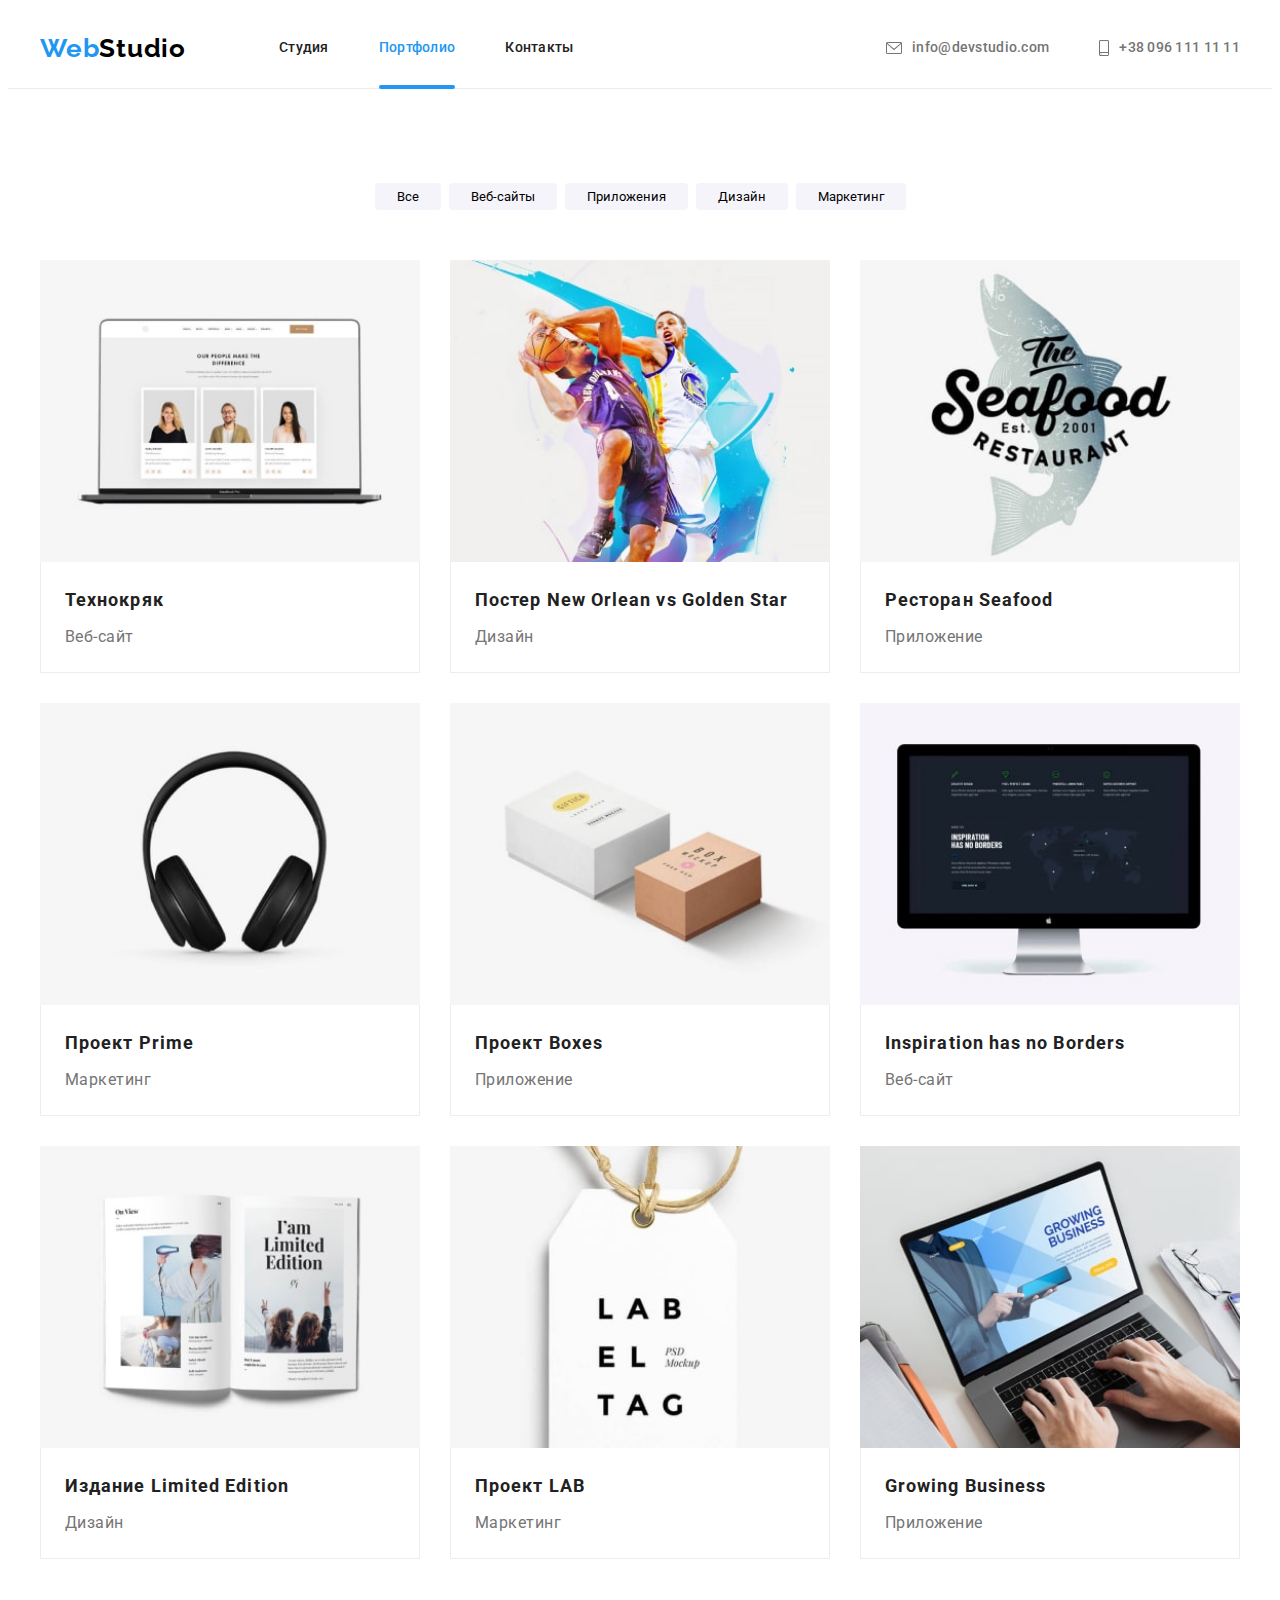
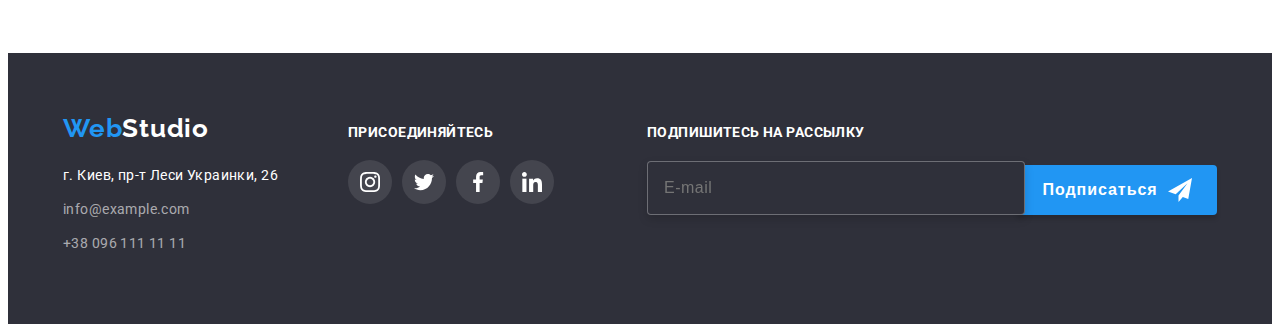
==== commit 5fc2b2e8: "update" ====
--- a/portfolio.html
+++ b/portfolio.html
@@ -3,7 +3,8 @@
   <head>
     <meta charset="UTF-8" />
     <meta http-equiv="X-UA-Compatible" content="IE=edge" />
-    <meta name="viewport" content="width=, initial-scale=1.0" />
+    <!-- <meta name="viewport" content="width=, initial-scale=1.0" /> -->
+    <meta name="viewport" content="width=device-width, initial-scale=1.0" />
     <link
       rel="stylesheet"
       href="https://cdnjs.cloudflare.com/ajax/libs/modern-normalize/1.1.0/modern-normalize.min.css"
@@ -28,60 +29,64 @@
         </a>
         <button type="button" class="mobile-menu-open">
           <svg class="mobile-menu__icon" width="24px" height="16px">
-            <use href="./images/symbol-defs.svg#icon-menu"></use>
+            <use href="./img/symbol-defs.svg#icon-menu"></use>
           </svg>
         </button>
         <div class="mobile-menu is-hidden">
           <div class="container">
-            <button type="button" class="mobile-menu-close">
-              <svg class="modal-close" width="18px" height="18px">
-                <use href="./images/symbol-defs.svg#modal-close"></use>
-              </svg>
-            </button>
-            <nav class="menu-nav">
-              <ul class="menu-nav__list">
-                <li class="menu-nav__item">
-                  <a href="./index.html" class="menu-nav__link">Студия</a>
-                </li>
-                <li class="menu-nav__item">
-                  <a href="./portfolio.html" class="menu-nav__link"
-                    ><span class="menu__link-color">Портфолио</span></a
+            <div class="mob-menu-top">
+              <button type="button" class="mobile-menu-close">
+                <svg class="menu-close" width="18px" height="18px">
+                  <use href="./img/symbol-defs.svg#modal-close"></use>
+                </svg>
+              </button>
+              <nav class="menu-nav">
+                <ul class="menu-nav__list">
+                  <li class="menu-nav__item">
+                    <a href="./index.html" class="menu-nav__link">Студия</a>
+                  </li>
+                  <li class="menu-nav__item">
+                    <a href="./portfolio.html" class="menu-nav__link"
+                      ><span class="menu__link-color">Портфолио</span></a
+                    >
+                  </li>
+                  <li class="menu-nav__item">
+                    <a href="" class="menu-nav__link">Контакты</a>
+                  </li>
+                </ul>
+              </nav>
+            </div>
+            <div class="mob-menu-bottom">
+              <ul class="menu-contact-list">
+                <li class="menu-contact-list__item">
+                  <a href="tel:+380961111111" class="menu-contact-list__tel">
+                    +38 096 111 11 11</a
                   >
                 </li>
-                <li class="menu-nav__item">
-                  <a href="" class="menu-nav__link">Контакты</a>
+                <li class="menu-contact-list__item">
+                  <a
+                    href="mailto:info@devstudio.com"
+                    class="menu-contact-list__mail"
+                  >
+                    info@devstudio.com</a
+                  >
                 </li>
               </ul>
-            </nav>
-            <ul class="menu-contact-list">
-              <li class="menu-contact-list__item">
-                <a href="tel:+380961111111" class="menu-contact-list__tel">
-                  +38 096 111 11 11</a
-                >
-              </li>
-              <li class="menu-contact-list__item">
-                <a
-                  href="mailto:info@devstudio.com"
-                  class="menu-contact-list__mail"
-                >
-                  info@devstudio.com</a
-                >
-              </li>
-            </ul>
-            <ul class="menu-social-list">
-              <li class="menu-social-item">
-                <a href="" class="menu-social-link">Instagram</a>
-              </li>
-              <li class="menu-social-item">
-                <a href="" class="menu-social-link">Twitter</a>
-              </li>
-              <li class="menu-social-item">
-                <a href="" class="menu-social-link">Facebook</a>
-              </li>
-              <li class="menu-social-item">
-                <a href="" class="menu-social-link">LinkedIn</a>
-              </li>
-            </ul>
+              <ul class="menu-social-list">
+                <li class="menu-social-item">
+                  <a href="" class="menu-social-link">Instagram</a>
+                </li>
+                <li class="menu-social-item">
+                  <a href="" class="menu-social-link">Twitter</a>
+                </li>
+                <li class="menu-social-item">
+                  <a href="" class="menu-social-link">Facebook</a>
+                </li>
+                <li class="menu-social-item">
+                  <a href="" class="menu-social-link">LinkedIn</a>
+                </li>
+              </ul>
+            </div>
           </div>
         </div>
         <nav class="navigation">
@@ -103,7 +108,7 @@
           <li class="contact-list__item">
             <a href="mailto:info@devstudio.com" class="contact-list__mail">
               <svg class="contact-list__icon" width="16px" height="12px">
-                <use href="./images/symbol-defs.svg#icon-envelope-hover"></use>
+                <use href="./img/symbol-defs.svg#icon-envelope-hover"></use>
               </svg>
               info@devstudio.com</a
             >
@@ -111,7 +116,7 @@
           <li class="contact-list__item">
             <a href="tel:+380961111111" class="contact-list__tel"
               ><svg class="contact-list__icon" width="10px" height="16px">
-                <use href="./images/symbol-defs.svg#icon-smartphone"></use>
+                <use href="./img/symbol-defs.svg#icon-smartphone"></use>
               </svg>
               +38 096 111 11 11</a
             >
@@ -146,12 +151,34 @@
             <li class="project-item">
               <a href="./portfolio.html" class="project-link">
                 <div class="portfolio-img">
-                  <img
-                    src="./images/project1.jpg"
-                    width="370"
-                    height="294"
-                    alt="Проекты компании"
-                  />
+                  <picture>
+                    <source
+                      srcset="
+                        ./img/studio-project1.jpg     1x,
+                        ./img/studio-project1-2x-.jpg 2x
+                      "
+                      media="(min-width:1200px)"
+                    />
+                    <source
+                      srcset="
+                        ./img/studio-project1-tab.jpg    1x,
+                        ./img/studio-project1-tab-2x.jpg 2x
+                      "
+                      media="(min-width:768px)"
+                    />
+                    <source
+                      srcset="
+                        ./img/studio-project1-mob.jpg    1x,
+                        ./img/studio-project1-mob-2x.jpg 2x
+                      "
+                      media="(max-width:767px)"
+                    />
+                    <img
+                      src="./img/studio-project1.jpg"
+                      alt="Проекты компании"
+                    />
+                  </picture>
+
                   <p class="portfolio-text">
                     Ресурс предлагает комплексные предложения с разным уровнем
                     функционала и сервисов. Все это позволит посетителю получить
@@ -167,12 +194,33 @@
             <li class="project-item">
               <a href="./portfolio.html" class="project-link">
                 <div class="portfolio-img">
-                  <img
-                    src="./images/project2.jpg"
-                    width="370"
-                    height="294"
-                    alt="Проекты компании"
-                  />
+                  <picture>
+                    <source
+                      srcset="
+                        ./img/studio-project2.jpg    1x,
+                        ./img/studio-project2-2x.jpg 2x
+                      "
+                      media="(min-width:1200px)"
+                    />
+                    <source
+                      srcset="
+                        ./img/studio-project2-tab.jpg    1x,
+                        ./img/studio-project2-tab-2x.jpg 2x
+                      "
+                      media="(min-width:768px)"
+                    />
+                    <source
+                      srcset="
+                        ./img/studio-project2-mob.jpg    1x,
+                        ./img/studio-project2-mob-2x.jpg 2x
+                      "
+                      media="(max-width:767px)"
+                    />
+                    <img
+                      src="./img/studio-project2.jpg"
+                      alt="Проекты компании"
+                    />
+                  </picture>
                   <p class="portfolio-text">
                     Ресурс предлагает комплексные предложения с разным уровнем
                     функционала и сервисов. Все это позволит посетителю получить
@@ -190,12 +238,33 @@
             <li class="project-item">
               <a href="./portfolio.html" class="project-link"
                 ><div class="portfolio-img">
-                  <img
-                    src="./images/project3.jpg"
-                    width="370"
-                    height="294"
-                    alt="Проекты компании"
-                  />
+                  <picture>
+                    <source
+                      srcset="
+                        ./img/studio-project3.jpg    1x,
+                        ./img/studio-project3-2x.jpg 2x
+                      "
+                      media="(min-width:1200px)"
+                    />
+                    <source
+                      srcset="
+                        ./img/studio-project3-tab.jpg    1x,
+                        ./img/studio-project3-tab-2x.jpg 2x
+                      "
+                      media="(min-width:768px)"
+                    />
+                    <source
+                      srcset="
+                        ./img/studio-project3-mob.jpg    1x,
+                        ./img/studio-project3-mob-2x.jpg 2x
+                      "
+                      media="(max-width:767px)"
+                    />
+                    <img
+                      src="./img/studio-project3.jpg"
+                      alt="Проекты компании"
+                    />
+                  </picture>
                   <p class="portfolio-text">
                     Ресурс предлагает комплексные предложения с разным уровнем
                     функционала и сервисов. Все это позволит посетителю получить
@@ -211,12 +280,33 @@
             <li class="project-item">
               <a href="./portfolio.html" class="project-link"
                 ><div class="portfolio-img">
-                  <img
-                    src="./images/project4.jpg"
-                    width="370"
-                    height="294"
-                    alt="Проекты компании"
-                  />
+                  <picture>
+                    <source
+                      srcset="
+                        ./img/studio-project4.jpg    1x,
+                        ./img/studio-project4-2x.jpg 2x
+                      "
+                      media="(min-width:1200px)"
+                    />
+                    <source
+                      srcset="
+                        ./img/studio-project4-tab.jpg    1x,
+                        ./img/studio-project4-tab-2x.jpg 2x
+                      "
+                      media="(min-width:768px)"
+                    />
+                    <source
+                      srcset="
+                        ./img/studio-project4-mob.jpg    1x,
+                        ./img/studio-project4-mob-2x.jpg 2x
+                      "
+                      media="(max-width:767px)"
+                    />
+                    <img
+                      src="./img/studio-project4.jpg"
+                      alt="Проекты компании"
+                    />
+                  </picture>
                   <p class="portfolio-text">
                     Ресурс предлагает комплексные предложения с разным уровнем
                     функционала и сервисов. Все это позволит посетителю получить
@@ -232,12 +322,33 @@
             <li class="project-item">
               <a href="./portfolio.html" class="project-link"
                 ><div class="portfolio-img">
-                  <img
-                    src="./images/project5.jpg"
-                    width="370"
-                    height="294"
-                    alt="Проекты компании"
-                  />
+                  <picture>
+                    <source
+                      srcset="
+                        ./img/studio-project5.jpg    1x,
+                        ./img/studio-project5-2x.jpg 2x
+                      "
+                      media="(min-width:1200px)"
+                    />
+                    <source
+                      srcset="
+                        ./img/studio-project5-tab.jpg    1x,
+                        ./img/studio-project5-tab-2x.jpg 2x
+                      "
+                      media="(min-width:768px)"
+                    />
+                    <source
+                      srcset="
+                        ./img/studio-project5-mob.jpg    1x,
+                        ./img/studio-project5-mob-2x.jpg 2x
+                      "
+                      media="(max-width:767px)"
+                    />
+                    <img
+                      src="./img/studio-project5.jpg"
+                      alt="Проекты компании"
+                    />
+                  </picture>
                   <p class="portfolio-text">
                     Ресурс предлагает комплексные предложения с разным уровнем
                     функционала и сервисов. Все это позволит посетителю получить
@@ -253,12 +364,33 @@
             <li class="project-item">
               <a href="./portfolio.html" class="project-link"
                 ><div class="portfolio-img">
-                  <img
-                    src="./images/project6.jpg"
-                    width="370"
-                    height="294"
-                    alt="Проекты компании"
-                  />
+                  <picture>
+                    <source
+                      srcset="
+                        ./img/studio-project6.jpg    1x,
+                        ./img/studio-project6-2x.jpg 2x
+                      "
+                      media="(min-width:1200px)"
+                    />
+                    <source
+                      srcset="
+                        ./img/studio-project6-tab.jpg    1x,
+                        ./img/studio-project6-tab-2x.jpg 2x
+                      "
+                      media="(min-width:768px)"
+                    />
+                    <source
+                      srcset="
+                        ./img/studio-project6-mob.jpg    1x,
+                        ./img/studio-project6-mob-2x.jpg 2x
+                      "
+                      media="(max-width:767px)"
+                    />
+                    <img
+                      src="./img/studio-project6.jpg"
+                      alt="Проекты компании"
+                    />
+                  </picture>
                   <p class="portfolio-text">
                     Ресурс предлагает комплексные предложения с разным уровнем
                     функционала и сервисов. Все это позволит посетителю получить
@@ -274,12 +406,33 @@
             <li class="project-item">
               <a href="./portfolio.html" class="project-link"
                 ><div class="portfolio-img">
-                  <img
-                    src="./images/project7.jpg"
-                    width="370"
-                    height="294"
-                    alt="Проекты компании"
-                  />
+                  <picture>
+                    <source
+                      srcset="
+                        ./img/studio-project7.jpg    1x,
+                        ./img/studio-project7-2x.jpg 2x
+                      "
+                      media="(min-width:1200px)"
+                    />
+                    <source
+                      srcset="
+                        ./img/studio-project7-tab.jpg    1x,
+                        ./img/studio-project7-tab-2x.jpg 2x
+                      "
+                      media="(min-width:768px)"
+                    />
+                    <source
+                      srcset="
+                        ./img/studio-project7-mob.jpg    1x,
+                        ./img/studio-project7-mob-2x.jpg 2x
+                      "
+                      media="(max-width:767px)"
+                    />
+                    <img
+                      src="./img/studio-project7.jpg"
+                      alt="Проекты компании"
+                    />
+                  </picture>
                   <p class="portfolio-text">
                     Ресурс предлагает комплексные предложения с разным уровнем
                     функционала и сервисов. Все это позволит посетителю получить
@@ -295,12 +448,33 @@
             <li class="project-item">
               <a href="./portfolio.html" class="project-link"
                 ><div class="portfolio-img">
-                  <img
-                    src="./images/project8.jpg"
-                    width="370"
-                    height="294"
-                    alt="Проекты компании"
-                  />
+                  <picture>
+                    <source
+                      srcset="
+                        ./img/studio-project8.jpg    1x,
+                        ./img/studio-project8-2x.jpg 2x
+                      "
+                      media="(min-width:1200px)"
+                    />
+                    <source
+                      srcset="
+                        ./img/studio-project8-tab.jpg    1x,
+                        ./img/studio-project8-tab-2x.jpg 2x
+                      "
+                      media="(min-width:768px)"
+                    />
+                    <source
+                      srcset="
+                        ./img/studio-project8-mob.jpg    1x,
+                        ./img/studio-project8-mob-2x.jpg 2x
+                      "
+                      media="(max-width:767px)"
+                    />
+                    <img
+                      src="./img/studio-project8.jpg"
+                      alt="Проекты компании"
+                    />
+                  </picture>
                   <p class="portfolio-text">
                     Ресурс предлагает комплексные предложения с разным уровнем
                     функционала и сервисов. Все это позволит посетителю получить
@@ -316,12 +490,33 @@
             <li class="project-item">
               <a href="./portfolio.html" class="project-link"
                 ><div class="portfolio-img">
-                  <img
-                    src="./images/project9.jpg"
-                    width="370"
-                    height="294"
-                    alt="Проекты компании"
-                  />
+                  <picture>
+                    <source
+                      srcset="
+                        ./img/studio-project9.jpg    1x,
+                        ./img/studio-project9-2x.jpg 2x
+                      "
+                      media="(min-width:1200px)"
+                    />
+                    <source
+                      srcset="
+                        ./img/studio-project9-tab.jpg    1x,
+                        ./img/studio-project9-tab-2x.jpg 2x
+                      "
+                      media="(min-width:768px)"
+                    />
+                    <source
+                      srcset="
+                        ./img/studio-project9-mob.jpg    1x,
+                        ./img/studio-project9-mob-2x.jpg 2x
+                      "
+                      media="(max-width:767px)"
+                    />
+                    <img
+                      src="./img/studio-project9.jpg"
+                      alt="Проекты компании"
+                    />
+                  </picture>
                   <p class="portfolio-text">
                     Ресурс предлагает комплексные предложения с разным уровнем
                     функционала и сервисов. Все это позволит посетителю получить
@@ -375,28 +570,28 @@
             <li class="soc__item">
               <a href="" class="social-soc-link">
                 <svg class="social-soc-icon" width="20px" height="20px">
-                  <use href="./images/symbol-defs.svg#icon-instagram"></use>
+                  <use href="./img/symbol-defs.svg#icon-instagram"></use>
                 </svg>
               </a>
             </li>
             <li class="soc__item">
               <a href="" class="social-soc-link">
                 <svg class="social-soc-icon" width="20px" height="20px">
-                  <use href="./images/symbol-defs.svg#icon-twitter"></use>
+                  <use href="./img/symbol-defs.svg#icon-twitter"></use>
                 </svg>
               </a>
             </li>
             <li class="soc__item">
               <a href="" class="social-soc-link">
                 <svg class="social-soc-icon" width="20px" height="20px">
-                  <use href="./images/symbol-defs.svg#icon-facebook"></use>
+                  <use href="./img/symbol-defs.svg#icon-facebook"></use>
                 </svg>
               </a>
             </li>
             <li class="soc__item">
               <a href="" class="social-soc-link">
                 <svg class="social-soc-icon" width="20px" height="20px">
-                  <use href="./images/symbol-defs.svg#icon-linkedin"></use>
+                  <use href="./img/symbol-defs.svg#icon-linkedin"></use>
                 </svg>
               </a>
             </li>
@@ -417,7 +612,7 @@
             <button type="submit" class="subscribe-button">
               Подписаться
               <svg class="subscribe-button-icon" width="24px" height="24px">
-                <use href="./images/symbol-defs.svg#telegram"></use>
+                <use href="./img/symbol-defs.svg#telegram"></use>
               </svg>
             </button>
           </form>
--- a/css/main.min.css
+++ b/css/main.min.css
@@ -1 +1 @@
-:root{--first-text-color: #2196f3;--second-text-color: #757575;--third-text-color: #ffffff;--first-background-color: #2f303a;--second-background-color: #f5f4fa;--first-button-color: #2196f3;--second-button-color: #f5f4fa;--Roboto: "Roboto", sans-serif;--Raleway: "Raleway", sans-serif}.visually-hidden{position:absolute;white-space:nowrap;width:1px;height:1px;overflow:hidden;border:0;padding:0;clip:rect(0 0 0 0);clip-path:inset(50%);margin:-1px}p,h1,h2,h3,h4,h5,h6{margin:0}img{display:block;width:100%;height:auto}ul{margin:0;padding-left:0}body{font-family:var(--Roboto);color:#212121}.no-scroll{overflow:hidden}.navigation__item,.contact-list__item,.softskills__item,.occupation__item,.card-list__item,.footer-item,.portfolio-nav-item,.project-item,.soc__item,.client-item,.menu-contact-list__item,.menu-nav__item,.menu-social-item{list-style-type:none}.navigation__link,.contact-list__mail,.contact-list__tel,.header-logo,.footer-logo,.map-link,.contact-icon-link,.footer-contact-mail,.footer-contact-tel,.project-link,.menu-nav__link,.menu-contact-list__tel,.menu-contact-list__mail,.menu-social-link{text-decoration:none}.container{width:100%;margin-left:auto;margin-right:auto;padding-left:15px;padding-right:15px}@media screen and (min-width: 480px){.container{max-width:480px}}@media screen and (min-width: 768px){.container{max-width:768px}}@media screen and (min-width: 1200px){.container{max-width:1200px}}.backdrop{position:fixed;top:0;width:100%;height:100%;background:rgba(0,0,0,.2);transition:opacity 300ms cubic-bezier(0.4, 0, 0.2, 1),visibility 300ms cubic-bezier(0.4, 0, 0.2, 1)}.button-close{width:30px;height:30px;position:absolute;top:8px;right:8px;display:flex;align-items:center;justify-content:center;border-radius:50%;background:#fff;border:1px solid rgba(0,0,0,.1);cursor:pointer;color:#212121;transition:color 250ms cubic-bezier(0.4, 0, 0.2, 1)}.button-close:hover,.button-close:focus{color:#2196f3}.modal-close{fill:currentColor}.modal{width:calc(100% - 30px);background-color:#fff;border-radius:5px;position:absolute;top:50%;left:50%;transform:translate(-50%, -50%) scale(1);transition:transform 300ms cubic-bezier(0.4, 0, 0.2, 1);padding:40px}@media screen and (min-width: 480px){.modal{width:450px;min-height:609px}}@media screen and (min-width: 768px){.modal{width:450px;min-height:609px}}@media screen and (min-width: 1200px){.modal{width:528px;min-height:581px}}.backdrop.is-hidden .modal{transform:translate(-50%, -50%) scale(0)}.modal-form{position:relative}.modal-title{font-weight:700;font-size:20px;line-height:1.15;text-align:center;letter-spacing:.03em;text-align:center;color:#212121;margin-bottom:12px}.modal-label-text{display:block;margin-bottom:4px;font-weight:400;font-size:12px;line-height:1.16;letter-spacing:.01em;color:#757575}.modal-input{display:block;width:100%;height:40px;margin-bottom:10px;border:1px solid rgba(33,33,33,.2);border-radius:4px;outline:none;padding-left:42px;transition:border 250ms cubic-bezier(0.4, 0, 0.2, 1)}.modal-input:focus{border:1px solid #2196f3}.modal-name-icon{position:absolute;top:29px;left:12px;fill:#212121;transition:fill 250ms cubic-bezier(0.4, 0, 0.2, 1)}.modal-input:focus+.modal-name-icon{fill:#2196f3}.modal-tel-icon{position:absolute;top:97px;left:12px;fill:#212121;transition:fill 250ms cubic-bezier(0.4, 0, 0.2, 1)}.modal-input:focus+.modal-tel-icon{fill:#2196f3}.modal-mail-icon{position:absolute;top:165px;left:12px;fill:#212121;transition:fill 250ms cubic-bezier(0.4, 0, 0.2, 1)}.modal-input:focus+.modal-mail-icon{fill:#2196f3}.textarea{width:100%;height:120px;border:1px solid rgba(33,33,33,.2);border-radius:4px;padding:12px 16px;resize:none;outline:none;margin-bottom:20px;transition:border 250ms cubic-bezier(0.4, 0, 0.2, 1)}.textarea:focus{border:1px solid #2196f3}.checkbox-flex{display:flex;align-items:center;justify-content:center;font-size:12px;line-height:1.17;text-align:start;color:#757575}@media screen and (min-width: 1200px){.checkbox-flex{font-size:14px;line-height:1.71;letter-spacing:.03em}}.checkbox-flex span{width:16px;height:15px;border:2px solid #303030;border-radius:2px;margin-right:7px;display:flex;justify-content:center;align-items:center;transition:border 250ms cubic-bezier(0.4, 0, 0.2, 1)}.checkbox-item{width:16px;height:15px;margin-right:7px}.checkbox-item:focus+.checkbox-flex span{border:2px solid #2196f3}.checkbox-item:checked+.checkbox-flex span .checkbox-icon{visibility:visible}.checkbox-link{font-weight:400;font-size:12px;line-height:1.17;text-decoration-line:underline;color:#2196f3;padding-left:4px}@media screen and (min-width: 1200px){.checkbox-link{font-size:14px;line-height:1.71;letter-spacing:.03em}}.checkbox-icon{position:absolute;visibility:hidden;transition:visibility 250ms cubic-bezier(0.4, 0, 0.2, 1)}.is-hidden{opacity:0;visibility:hidden;pointer-events:none}.modal-button-flex{text-align:center}.modal-button{width:200px;height:50px;margin:auto;background:#2196f3;box-shadow:0px 4px 4px rgba(0,0,0,.15);border-radius:4px;border:none;margin-top:30px;font-weight:700;font-size:16px;line-height:1.88;letter-spacing:.06em;color:#fff;transition:background-color 250ms cubic-bezier(0.4, 0, 0.2, 1)}.modal-button:hover,.modal-button:focus{background-color:#188ce8}.label-text{font-style:normal;font-weight:700;font-size:14px;line-height:1.14;letter-spacing:.03em;text-transform:uppercase;margin-bottom:20px;display:block;color:#fff}.logo{font-family:var(--Raleway);font-style:normal;font-weight:700;font-size:26px;line-height:1.19;letter-spacing:.03em;margin-right:93px}.header{display:flex;border-bottom:1px solid #ececec;padding-top:16px;padding-bottom:16px}@media screen and (min-width: 768px){.header{padding-top:0;padding-bottom:0}}@media screen and (min-width: 1200px){.header{padding-top:0;padding-bottom:0}}.header-logo{color:#000;margin-right:93px}.logo__color{color:var(--first-text-color)}.header__flex{display:flex;align-items:center}.navigation{display:none}@media screen and (min-width: 768px){.navigation{display:flex}}@media screen and (min-width: 1200px){.navigation{display:flex}}.navigation__list{display:flex;column-gap:50px}.navigation__link{display:block;color:#212121;font-style:normal;font-weight:500;font-size:14px;line-height:1.14;letter-spacing:.02em;padding-top:32px;padding-bottom:32px;position:relative;transition:color 250ms cubic-bezier(0.4, 0, 0.2, 1)}.navigation__link:hover,.navigation__link:focus{color:var(--first-text-color)}.navigation__link-color{color:var(--first-text-color)}.navigation__link-color::after{color:var(--first-text-color);content:"";position:absolute;background:#2196f3;left:0;bottom:-1px;width:100%;height:4px;border-radius:2px}.navigation__link-color::after{color:var(--first-text-color);content:"";position:absolute;background:#2196f3;left:0;bottom:-1px;width:100%;height:4px;border-radius:2px}.contact-list{display:none;margin-left:auto}@media screen and (min-width: 768px){.contact-list{display:flex;flex-wrap:wrap;flex-direction:column;margin-left:auto}}@media screen and (min-width: 1200px){.contact-list{display:flex;flex-direction:row}}.contact-list__item{margin-right:50px}@media screen and (min-width: 768px){.contact-list__item{margin-right:0}}@media screen and (min-width: 1200px){.contact-list__item{margin-right:50px}}.contact-list__item:last-child{margin-right:0}.contact-list__mail{color:var(--second-text-color);font-style:normal;font-weight:500;letter-spacing:.02em;display:flex;align-items:center;transition:color 250ms cubic-bezier(0.4, 0, 0.2, 1)}@media screen and (min-width: 768px){.contact-list__mail{font-size:12px;line-height:1.16;padding-top:20px;padding-bottom:5px}}@media screen and (min-width: 1200px){.contact-list__mail{font-size:14px;line-height:1.14;padding-top:32px;padding-bottom:32px}}.contact-list__mail:hover,.contact-list__mail:focus{color:var(--first-text-color)}.contact-list__icon{margin-right:10px;fill:currentColor;padding:0}.contact-list__tel{color:var(--second-text-color);font-style:normal;font-weight:500;letter-spacing:.02em;display:flex;align-items:center;transition:color 250ms cubic-bezier(0.4, 0, 0.2, 1)}@media screen and (min-width: 768px){.contact-list__tel{font-size:12px;line-height:1.16;padding-top:5px;padding-bottom:20px}}@media screen and (min-width: 1200px){.contact-list__tel{font-size:14px;line-height:1.14;padding-top:32px;padding-bottom:32px}}.contact-list__tel:hover,.contact-list__tel:focus{color:var(--first-text-color)}.mobile-menu-open{color:#212121;width:40px;height:40px;display:flex;justify-content:center;align-items:center;margin-left:auto;border:none;background-color:rgba(0,0,0,0)}@media screen and (min-width: 768px){.mobile-menu-open{display:none}}@media screen and (min-width: 1200px){.mobile-menu-open{display:none}}.mobile-menu-open:hover,.mobile-menu-open:focus{color:#2196f3}.mobile-menu-close{width:40px;height:40px;position:absolute;top:10px;right:15px;display:flex;align-items:center;justify-content:center;border-radius:50%;background:#fff;border:none;padding:0;cursor:pointer;color:#212121;transition:color 250ms cubic-bezier(0.4, 0, 0.2, 1)}.mobile-menu-close:hover,.mobile-menu-close:focus{color:#2196f3}.mobile-menu__icon{fill:currentColor}.mobile-menu{width:100vw;height:100vh;background-color:#fff;border-radius:5px;position:fixed;z-index:2;top:50%;left:50%;transform:translate(-50%, -50%) scale(1);transition:transform 300ms cubic-bezier(0.4, 0, 0.2, 1);padding-top:48px;padding-bottom:48px}.mobile-menu.is-hidden{transform:translate(-50%, -50%) scale(0)}.menu-nav__list{display:flex;flex-direction:column;row-gap:32px}.menu-nav__item{font-weight:500;font-size:40px;line-height:1.18;text-align:left;letter-spacing:.02em}.menu-nav__link{color:#212121}.menu-contact-list{display:flex;flex-direction:column;row-gap:32px;margin-bottom:64px;margin-top:302px}.menu-contact-list__tel{font-weight:500;font-size:34px;line-height:1.18;letter-spacing:.02em;color:#2196f3}.menu-contact-list__mail{font-weight:500;font-size:24px;line-height:1.16;letter-spacing:.02em;color:#757575}.menu-social-list{display:flex;flex-wrap:wrap;gap:10px}.menu-social-link{font-weight:500;font-size:18px;line-height:1.22px;letter-spacing:.02em;color:#2196f3}.menu-social-item{padding-right:10px;border-right:1px solid rgba(33,33,33,.2)}.menu-social-item:last-child{border:none}.menu__link-color{color:var(--first-text-color)}.hero{background-repeat:no-repeat;background-size:cover;padding-top:118px;padding-bottom:118px;width:100%;margin:auto;background-image:linear-gradient(rgba(47, 48, 58, 0.4), rgba(47, 48, 58, 0.4)),url(../images/herobackground-mob.jpg)}@media screen and (min-width: 768px){.hero{width:100%;background-image:linear-gradient(rgba(47, 48, 58, 0.4), rgba(47, 48, 58, 0.4)),url(../images/herobackground-tablet.jpg)}}@media screen and (min-width: 1200px){.hero{max-width:1600px;padding-top:200px;padding-bottom:200px;background-image:linear-gradient(rgba(47, 48, 58, 0.4), rgba(47, 48, 58, 0.4)),url(../images/hero-background.jpg)}}.hero__flex{text-align:center}@media screen and (min-width: 768px){.hero__flex{text-align:center}}@media screen and (min-width: 1200px){.hero__flex{text-align:center}}.hero__headline{text-transform:uppercase;color:var(--third-text-color);font-weight:900;letter-spacing:.06em;margin:auto;margin-bottom:30px;font-size:26px;line-height:1.61}@media screen and (min-width: 768px){.hero__headline{width:360px}}@media screen and (min-width: 1200px){.hero__headline{font-size:44px;line-height:1.36;width:696px}}.hero__btn{width:200px;height:50px;box-shadow:0px 4px 4px rgba(0,0,0,.15);background-color:var(--first-button-color);border:0;border-radius:4px;cursor:pointer;color:var(--third-text-color);font-family:"Roboto";font-style:normal;font-weight:700;font-size:16px;line-height:1.87;letter-spacing:.06em;transition:background-color 250ms cubic-bezier(0.4, 0, 0.2, 1)}.hero__btn:hover{background-color:#188ce8}.softskills{padding-top:60px}@media screen and (min-width: 1200px){.softskills{padding-bottom:94px;padding-top:94px}}.softskills__list{display:flex;flex-wrap:wrap;gap:30px}.softskills__item{width:100%}@media screen and (min-width: 768px){.softskills__item{width:calc((100% - 30px)/2)}}@media screen and (min-width: 1200px){.softskills__item{width:calc((100% - 90px)/4)}}.softskills__headline{text-transform:uppercase;font-weight:700;font-size:14px;line-height:1.14;letter-spacing:.03em;margin-bottom:10px;text-align:center}@media screen and (min-width: 768px){.softskills__headline{text-align:left}}@media screen and (min-width: 1200px){.softskills__headline{text-align:left}}.softskills__text{color:var(--second-text-color);font-size:14px;line-height:1.71;letter-spacing:.03em}.softskills__img{width:100%;height:120px;background-color:#f5f4fa;margin-bottom:30px;display:flex;align-items:center;justify-content:center}.occupation{padding-bottom:94px;display:none}@media screen and (min-width: 1200px){.occupation{display:block}}.occupation__list{position:relative;display:flex;column-gap:30px}.occupation__headline{font-weight:700;font-size:36px;line-height:1.16;letter-spacing:.03em;margin-bottom:50px;text-align:center}.occupation__text{background:rgba(47,48,58,.8);position:absolute;width:370px;height:70px;bottom:0;display:flex;align-items:center;justify-content:center;color:#fff;font-weight:700;font-size:14px;line-height:1.14;text-align:center;letter-spacing:.03em;text-transform:uppercase}.team{background-color:var(--second-background-color);padding-bottom:60px;padding-top:60px}@media screen and (min-width: 1200px){.team{padding-bottom:94px;padding-top:94px}}.team__flex{background-color:#fff;padding-top:30px;padding-bottom:30px}.soc{display:flex;justify-content:center;align-items:center;gap:10px;background-color:#fff}.soc__link{width:44px;height:44px;background-color:#fff;border-radius:50%;display:flex;align-items:center;justify-content:center;color:#afb1b8;transition:background-color 250ms cubic-bezier(0.4, 0, 0.2, 1),color 250ms cubic-bezier(0.4, 0, 0.2, 1)}.soc__link:hover,.soc__link:focus{background-color:#2196f3;color:#fff}.soc__icon{fill:currentColor}.team__headline{font-weight:700;font-size:36px;line-height:1.16;letter-spacing:.03em;margin-bottom:50px;text-align:center}.card-list{display:flex;gap:30px;flex-wrap:wrap}.card-list__item{box-shadow:0px 1px 3px rgba(0,0,0,.12),0px 1px 1px rgba(0,0,0,.14),0px 2px 1px rgba(0,0,0,.2);text-align:center;width:100%}@media screen and (min-width: 768px){.card-list__item{width:calc((100% - 30px)/2)}}@media screen and (min-width: 1200px){.card-list__item{width:calc((100% - 90px)/4)}}.card-list__name{font-weight:500;font-size:16px;line-height:1.18;letter-spacing:.03em;margin-bottom:10px}.card-list__text{color:var(--second-text-color);font-size:16px;line-height:1.18;letter-spacing:.03em;margin-bottom:16px}.footer{background-color:var(--first-background-color);padding-top:60px;padding-bottom:60px}.footer-flex{text-align:center}@media screen and (min-width: 768px){.footer-flex{display:flex;flex-wrap:wrap;justify-content:center;align-items:baseline}}@media screen and (min-width: 1200px){.footer-flex{display:flex;align-items:baseline;text-align:left}}.footer-logo{color:var(--third-text-color);font-family:"Raleway";font-style:normal;font-weight:700;font-size:26px;line-height:1.19;letter-spacing:.03em}.address{margin-top:20px}.footer-item{margin-bottom:10px}.footer-item:last-child{margin-bottom:0px}.map-link{color:var(--third-text-color);font-style:normal;font-size:14px;line-height:1.71;letter-spacing:.03em;transition:color 250ms cubic-bezier(0.4, 0, 0.2, 1)}.map-link:hover,.map-link:focus{color:var(--first-text-color)}.footer-contact-mail{color:rgba(255,255,255,.6);font-style:normal;font-size:14px;line-height:1.71;letter-spacing:.03em;transition:color 250ms cubic-bezier(0.4, 0, 0.2, 1)}.footer-contact-mail:hover,.footer-contact-mail:focus{color:var(--first-text-color)}.footer-contact-tel{color:rgba(255,255,255,.6);font-style:normal;font-size:14px;line-height:1.71;letter-spacing:.03em;transition:color 250ms cubic-bezier(0.4, 0, 0.2, 1)}.footer-contact-tel:hover,.footer-contact-tel:focus{color:var(--first-text-color)}.social{margin-top:60px;margin-bottom:60px}@media screen and (min-width: 768px){.social{margin-left:165px;margin-top:0px}}@media screen and (min-width: 1200px){.social{margin-left:70px;margin-right:93px}}.social-headline{font-weight:700;font-size:14px;line-height:16px;letter-spacing:.03em;text-transform:uppercase;color:var(--third-text-color);margin-bottom:20px}.social-soc{display:flex;justify-content:center;gap:10px;background-color:#2f303a}.social-soc-link{width:44px;height:44px;background-color:rgba(255,255,255,.1);border-radius:50%;display:flex;align-items:center;justify-content:center;color:#fff;transition:background-color 250ms cubic-bezier(0.4, 0, 0.2, 1),color 250ms cubic-bezier(0.4, 0, 0.2, 1)}.social-soc-link:hover,.social-soc-link:focus{background-color:#2196f3;color:#fff}.social-soc-icon{fill:currentColor}@media screen and (min-width: 768px){.subscribe{margin-top:60px}}@media screen and (min-width: 1200px){.subscribe{margin-top:0}}.subscribe-button{width:200px;height:50px;background:#2196f3;box-shadow:0px 4px 4px rgba(0,0,0,.15);border-radius:4px;border:none;color:var(--third-text-color);font-weight:700;font-size:16px;line-height:1.88;display:flex;align-items:center;justify-content:center;cursor:pointer;letter-spacing:.06em;margin-top:20px}@media screen and (min-width: 1200px){.subscribe-button{margin-left:12px;margin-top:0}}.subscribe-input{display:block;width:100%;height:50px;border:1px solid rgba(255,255,255,.3);filter:drop-shadow(0px 4px 4px rgba(0, 0, 0, 0.15));border-radius:4px;background-color:var(--first-background-color);padding-left:16px;font-weight:400;font-size:16px;line-height:1.25;letter-spacing:.03em;outline:none;color:rgba(255,255,255,.6)}.subscribe-form{display:flex;flex-direction:column;align-items:center}@media screen and (min-width: 1200px){.subscribe-form{align-items:flex-end;flex-direction:row}}.subscribe-label{width:100%}@media screen and (min-width: 768px){.subscribe-label{width:450px}}@media screen and (min-width: 1200px){.subscribe-label{width:358px}}.subscribe-button-icon{margin-left:10px}.portfolio{padding-bottom:60px;padding-top:60px}@media screen and (min-width: 1200px){.portfolio{padding-bottom:94px;padding-top:94px}}.portfolio-nav-list{display:flex;flex-direction:row;flex-wrap:wrap;align-content:flex-start;column-gap:8px;row-gap:15px;margin:auto;margin-bottom:40px}@media screen and (min-width: 768px){.portfolio-nav-list{align-items:center;justify-content:center;margin-bottom:30px}}@media screen and (min-width: 1200px){.portfolio-nav-list{margin-bottom:50px;align-items:center;justify-content:center}}.portfolio-nav-item{font-weight:500;font-size:16px;line-height:1.62;letter-spacing:.03em}.portfolio-nav-btn{background:var(--second-button-color);border:0;border-radius:4px;font-family:inherit;font-style:normal;padding:6px 22px;transition:background-color 250ms cubic-bezier(0.4, 0, 0.2, 1),color 250ms cubic-bezier(0.4, 0, 0.2, 1),box-shadow 250ms cubic-bezier(0.4, 0, 0.2, 1)}.portfolio-nav-btn:hover{background:var(--first-button-color);color:#fff;cursor:pointer;box-shadow:0px 3px 1px rgba(0,0,0,.1),0px 1px 2px rgba(0,0,0,.08),0px 2px 2px rgba(0,0,0,.12)}.project-list{display:flex;flex-wrap:wrap;justify-content:start;gap:30px}.project-flex{border-left:1px solid #eee;border-right:1px solid #eee;border-bottom:1px solid #eee;padding:20px 24px;flex-grow:1}.project-item{width:100%}@media screen and (min-width: 768px){.project-item{width:calc((100% - 30px)/2)}}@media screen and (min-width: 1200px){.project-item{width:calc((100% - 60px)/3)}}.project-link{display:block;height:100%;display:flex;flex-direction:column;transition:box-shadow 250ms cubic-bezier(0.4, 0, 0.2, 1)}.project-link:hover,.project-link:focus{box-shadow:0px 1px 1px rgba(0,0,0,.12),0px 4px 4px rgba(0,0,0,.06),1px 4px 6px rgba(0,0,0,.16)}.project-link:hover .portfolio-text,.project-link:focus .portfolio-text{transform:translateY(0)}.portfolio-img{position:relative;overflow:hidden}.portfolio-text{position:absolute;display:block;top:0;left:0;width:100%;height:100%;padding:63px 24px;font-style:normal;font-weight:400;font-size:18px;line-height:1.56;letter-spacing:.03em;transform:translateY(101%);transition:transform 250ms cubic-bezier(0.4, 0, 0.2, 1);color:#fff;background-color:rgba(33,150,243,.9)}.project-headline{color:#212121;font-style:normal;font-weight:700;font-size:18px;line-height:2;letter-spacing:.06em;margin-bottom:4px}.project-text{color:var(--second-text-color);font-size:16px;line-height:1.88;letter-spacing:.03em}.clients{padding-bottom:60px;padding-top:60px}@media screen and (min-width: 1200px){.clients{padding-bottom:94px;padding-top:94px}}.client-list{display:flex;justify-content:center;gap:30px;flex-wrap:wrap}.client-item{width:100%}@media screen and (min-width: 480px){.client-item{width:calc((100% - 30px)/2)}}@media screen and (min-width: 768px){.client-item{width:calc((100% - 60px)/3)}}@media screen and (min-width: 1200px){.client-item{width:calc((100% - 150px)/6)}}.clients-headline{font-weight:700;font-size:36px;line-height:1.16;text-align:center;letter-spacing:.03em;margin-bottom:50px}.client-link{color:#afb1b8;display:flex;align-items:center;justify-content:center;width:100%;height:92px;border:1px solid #afb1b8;border-radius:4px;transition:color 250ms cubic-bezier(0.4, 0, 0.2, 1),border 250ms cubic-bezier(0.4, 0, 0.2, 1)}@media screen and (min-width: 480px){.client-link{width:210px}}@media screen and (min-width: 768px){.client-link{width:226px}}@media screen and (min-width: 1200px){.client-link{width:170px}}.client-link:hover,.client-link:focus{color:#2196f3;border:1px solid #2196f3}.client-icon{fill:currentColor}/*# sourceMappingURL=main.min.css.map */+:root{--first-text-color: #2196f3;--second-text-color: #757575;--third-text-color: #ffffff;--first-background-color: #2f303a;--second-background-color: #f5f4fa;--first-button-color: #2196f3;--second-button-color: #f5f4fa;--Roboto: "Roboto", sans-serif;--Raleway: "Raleway", sans-serif}.visually-hidden{position:absolute;white-space:nowrap;width:1px;height:1px;overflow:hidden;border:0;padding:0;clip:rect(0 0 0 0);clip-path:inset(50%);margin:-1px}p,h1,h2,h3,h4,h5,h6{margin:0}img{display:block;width:100%;height:auto}ul{margin:0;padding-left:0}body{font-family:var(--Roboto);color:#212121}.no-scroll{overflow:hidden}.navigation__item,.contact-list__item,.softskills__item,.occupation__item,.card-list__item,.footer-item,.portfolio-nav-item,.project-item,.soc__item,.client-item,.menu-contact-list__item,.menu-nav__item,.menu-social-item{list-style-type:none}.navigation__link,.contact-list__mail,.contact-list__tel,.header-logo,.footer-logo,.map-link,.contact-icon-link,.footer-contact-mail,.footer-contact-tel,.project-link,.menu-nav__link,.menu-contact-list__tel,.menu-contact-list__mail,.menu-social-link{text-decoration:none}.container{width:100%;margin-left:auto;margin-right:auto;padding-left:15px;padding-right:15px}@media screen and (min-width: 480px){.container{max-width:480px}}@media screen and (min-width: 768px){.container{max-width:768px}}@media screen and (min-width: 1200px){.container{max-width:1200px}}.backdrop{position:fixed;top:0;width:100%;height:100%;background:rgba(0,0,0,.2);transition:opacity 300ms cubic-bezier(0.4, 0, 0.2, 1),visibility 300ms cubic-bezier(0.4, 0, 0.2, 1)}.button-close{width:30px;height:30px;position:absolute;top:8px;right:8px;display:flex;align-items:center;justify-content:center;border-radius:50%;background:#fff;border:1px solid rgba(0,0,0,.1);cursor:pointer;color:#212121;transition:color 250ms cubic-bezier(0.4, 0, 0.2, 1)}.button-close:hover,.button-close:focus{color:#2196f3}.modal-close{fill:currentColor}.modal{width:calc(100% - 30px);background-color:#fff;border-radius:5px;position:absolute;top:50%;left:50%;transform:translate(-50%, -50%) scale(1);transition:transform 300ms cubic-bezier(0.4, 0, 0.2, 1);padding:40px}@media screen and (min-width: 480px){.modal{width:450px;min-height:609px}}@media screen and (min-width: 768px){.modal{width:450px;min-height:609px}}@media screen and (min-width: 1200px){.modal{width:528px;min-height:581px}}.backdrop.is-hidden .modal{transform:translate(-50%, -50%) scale(0)}.modal-form{position:relative}.modal-title{font-weight:700;font-size:20px;line-height:1.15;text-align:center;letter-spacing:.03em;text-align:center;color:#212121;margin-bottom:12px}.modal-label-text{display:block;margin-bottom:4px;font-weight:400;font-size:12px;line-height:1.16;letter-spacing:.01em;color:#757575}.modal-input{display:block;width:100%;height:40px;margin-bottom:10px;border:1px solid rgba(33,33,33,.2);border-radius:4px;outline:none;padding-left:42px;transition:border 250ms cubic-bezier(0.4, 0, 0.2, 1)}.modal-input:focus{border:1px solid #2196f3}.modal-name-icon{position:absolute;top:29px;left:12px;fill:#212121;transition:fill 250ms cubic-bezier(0.4, 0, 0.2, 1)}.modal-input:focus+.modal-name-icon{fill:#2196f3}.modal-tel-icon{position:absolute;top:97px;left:12px;fill:#212121;transition:fill 250ms cubic-bezier(0.4, 0, 0.2, 1)}.modal-input:focus+.modal-tel-icon{fill:#2196f3}.modal-mail-icon{position:absolute;top:165px;left:12px;fill:#212121;transition:fill 250ms cubic-bezier(0.4, 0, 0.2, 1)}.modal-input:focus+.modal-mail-icon{fill:#2196f3}.textarea{width:100%;height:120px;border:1px solid rgba(33,33,33,.2);border-radius:4px;padding:12px 16px;resize:none;outline:none;margin-bottom:20px;transition:border 250ms cubic-bezier(0.4, 0, 0.2, 1)}.textarea:focus{border:1px solid #2196f3}.checkbox-flex{display:flex;align-items:center;justify-content:center;font-size:12px;line-height:1.17;text-align:start;color:#757575}@media screen and (min-width: 1200px){.checkbox-flex{font-size:14px;line-height:1.71;letter-spacing:.03em}}.checkbox-flex span{width:16px;height:15px;border:2px solid #303030;border-radius:2px;margin-right:7px;display:flex;justify-content:center;align-items:center;transition:border 250ms cubic-bezier(0.4, 0, 0.2, 1)}.checkbox-item{width:16px;height:15px;margin-right:7px}.checkbox-item:focus+.checkbox-flex span{border:2px solid #2196f3}.checkbox-item:checked+.checkbox-flex span .checkbox-icon{visibility:visible}.checkbox-link{font-weight:400;font-size:12px;line-height:1.17;text-decoration-line:underline;color:#2196f3;padding-left:4px}@media screen and (min-width: 1200px){.checkbox-link{font-size:14px;line-height:1.71;letter-spacing:.03em}}.checkbox-icon{position:absolute;visibility:hidden;transition:visibility 250ms cubic-bezier(0.4, 0, 0.2, 1)}.is-hidden{opacity:0;visibility:hidden;pointer-events:none}.modal-button-flex{text-align:center}.modal-button{width:200px;height:50px;margin:auto;background:#2196f3;box-shadow:0px 4px 4px rgba(0,0,0,.15);border-radius:4px;border:none;margin-top:30px;font-weight:700;font-size:16px;line-height:1.88;letter-spacing:.06em;color:#fff;transition:background-color 250ms cubic-bezier(0.4, 0, 0.2, 1)}.modal-button:hover,.modal-button:focus{background-color:#188ce8}.label-text{font-style:normal;font-weight:700;font-size:14px;line-height:1.14;letter-spacing:.03em;text-transform:uppercase;margin-bottom:20px;display:block;color:#fff}.logo{font-family:var(--Raleway);font-style:normal;font-weight:700;font-size:26px;line-height:1.19;letter-spacing:.03em;margin-right:93px}.header{display:flex;border-bottom:1px solid #ececec;padding-top:16px;padding-bottom:16px}@media screen and (min-width: 768px){.header{padding-top:0;padding-bottom:0}}@media screen and (min-width: 1200px){.header{padding-top:0;padding-bottom:0}}.header-logo{color:#000;margin-right:93px}.logo__color{color:var(--first-text-color)}.header__flex{display:flex;align-items:center}.navigation{display:none}@media screen and (min-width: 768px){.navigation{display:flex}}@media screen and (min-width: 1200px){.navigation{display:flex}}.navigation__list{display:flex;column-gap:50px}.navigation__link{display:block;color:#212121;font-style:normal;font-weight:500;font-size:14px;line-height:1.14;letter-spacing:.02em;padding-top:32px;padding-bottom:32px;position:relative;transition:color 250ms cubic-bezier(0.4, 0, 0.2, 1)}.navigation__link:hover,.navigation__link:focus{color:var(--first-text-color)}.navigation__link-color{color:var(--first-text-color)}.navigation__link-color::after{color:var(--first-text-color);content:"";position:absolute;background:#2196f3;left:0;bottom:-1px;width:100%;height:4px;border-radius:2px}.navigation__link-color::after{color:var(--first-text-color);content:"";position:absolute;background:#2196f3;left:0;bottom:-1px;width:100%;height:4px;border-radius:2px}.contact-list{display:none;margin-left:auto}@media screen and (min-width: 768px){.contact-list{display:flex;flex-wrap:wrap;flex-direction:column;margin-left:auto}}@media screen and (min-width: 1200px){.contact-list{display:flex;flex-direction:row}}.contact-list__item{margin-right:50px}@media screen and (min-width: 768px){.contact-list__item{margin-right:0}}@media screen and (min-width: 1200px){.contact-list__item{margin-right:50px}}.contact-list__item:last-child{margin-right:0}.contact-list__mail{color:var(--second-text-color);font-style:normal;font-weight:500;letter-spacing:.02em;display:flex;align-items:center;transition:color 250ms cubic-bezier(0.4, 0, 0.2, 1)}@media screen and (min-width: 768px){.contact-list__mail{font-size:12px;line-height:1.16;padding-top:20px;padding-bottom:5px}}@media screen and (min-width: 1200px){.contact-list__mail{font-size:14px;line-height:1.14;padding-top:32px;padding-bottom:32px}}.contact-list__mail:hover,.contact-list__mail:focus{color:var(--first-text-color)}.contact-list__icon{margin-right:10px;fill:currentColor;padding:0}.contact-list__tel{color:var(--second-text-color);font-style:normal;font-weight:500;letter-spacing:.02em;display:flex;align-items:center;transition:color 250ms cubic-bezier(0.4, 0, 0.2, 1)}@media screen and (min-width: 768px){.contact-list__tel{font-size:12px;line-height:1.16;padding-top:5px;padding-bottom:20px}}@media screen and (min-width: 1200px){.contact-list__tel{font-size:14px;line-height:1.14;padding-top:32px;padding-bottom:32px}}.contact-list__tel:hover,.contact-list__tel:focus{color:var(--first-text-color)}.mobile-menu-open{color:#212121;width:40px;height:40px;display:flex;justify-content:center;align-items:center;margin-left:auto;border:none;background-color:rgba(0,0,0,0)}@media screen and (min-width: 768px){.mobile-menu-open{display:none}}@media screen and (min-width: 1200px){.mobile-menu-open{display:none}}.mobile-menu-open:hover,.mobile-menu-open:focus{color:#2196f3}.mobile-menu-close{width:40px;height:40px;position:absolute;top:10px;right:15px;display:flex;align-items:center;justify-content:center;border-radius:50%;background:#fff;border:none;padding:0;cursor:pointer;color:#212121;transition:color 250ms cubic-bezier(0.4, 0, 0.2, 1)}.mobile-menu-close:hover,.mobile-menu-close:focus{color:#2196f3}.mobile-menu__icon{fill:currentColor}.mobile-menu{width:100%;height:100vh;background-color:#fff;border-radius:5px;position:fixed;z-index:2;overflow:hidden;top:50%;left:50%;transform:translate(-50%, -50%) scale(1);transition:transform 300ms cubic-bezier(0.4, 0, 0.2, 1);padding-top:48px;padding-bottom:48px}.mobile-menu.is-hidden{transform:translate(-50%, -50%) scale(0)}.mobile-menu>.container{display:flex;flex-direction:column;height:100%;justify-content:space-between;overflow:auto}.menu-nav__list{display:flex;flex-direction:column;row-gap:32px}.menu-nav__item{font-weight:500;font-size:40px;line-height:1.18;text-align:left;letter-spacing:.02em}.menu-nav__link{color:#212121}.menu-contact-list{display:flex;flex-direction:column;row-gap:32px;margin-bottom:64px}.menu-contact-list__tel{font-weight:500;font-size:34px;line-height:1.18;letter-spacing:.02em;color:#2196f3}.menu-contact-list__mail{font-weight:500;font-size:24px;line-height:1.16;letter-spacing:.02em;color:#757575}.menu-social-list{display:flex;flex-wrap:wrap;gap:10px}.menu-social-link{font-weight:500;font-size:18px;line-height:1.22px;letter-spacing:.02em;color:#2196f3}.menu-social-item{padding-right:10px;border-right:1px solid rgba(33,33,33,.2)}.menu-social-item:last-child{border:none}.menu__link-color{color:var(--first-text-color)}.menu-close{fill:currentColor}.hero{background-repeat:no-repeat;background-size:cover;padding-top:118px;padding-bottom:118px;width:100%;margin:auto;background-image:linear-gradient(rgba(47, 48, 58, 0.4), rgba(47, 48, 58, 0.4)),url(../img/herobackground-mob.jpg)}@media(min-device-pixel-ratio: 2),(min-resolution: 192dpi),(min-resolution: 2dppx){.hero{background-image:linear-gradient(rgba(47, 48, 58, 0.4), rgba(47, 48, 58, 0.4)),url(../img/herobackground-mob-x2.jpg)}}@media screen and (min-width: 768px){.hero{width:100%;background-image:linear-gradient(rgba(47, 48, 58, 0.4), rgba(47, 48, 58, 0.4)),url(../img/herobackground-tablet.jpg)}}@media screen and (min-width: 768px)and (min-device-pixel-ratio: 2),screen and (min-width: 768px)and (min-resolution: 192dpi),screen and (min-width: 768px)and (min-resolution: 2dppx){.hero{background-image:linear-gradient(rgba(47, 48, 58, 0.4), rgba(47, 48, 58, 0.4)),url(../img/herobackground-tablet-x2.jpg)}}@media screen and (min-width: 1200px){.hero{max-width:1600px;padding-top:200px;padding-bottom:200px;background-image:linear-gradient(rgba(47, 48, 58, 0.4), rgba(47, 48, 58, 0.4)),url(../img/hero-background.jpg)}}@media screen and (min-width: 1200px)and (min-device-pixel-ratio: 2),screen and (min-width: 1200px)and (min-resolution: 192dpi),screen and (min-width: 1200px)and (min-resolution: 2dppx){.hero{background-image:linear-gradient(rgba(47, 48, 58, 0.4), rgba(47, 48, 58, 0.4)),url(../img/herobackground-desktop-x2.jpg)}}.hero__flex{text-align:center}@media screen and (min-width: 768px){.hero__flex{text-align:center}}@media screen and (min-width: 1200px){.hero__flex{text-align:center}}.hero__headline{text-transform:uppercase;color:var(--third-text-color);font-weight:900;letter-spacing:.06em;margin:auto;margin-bottom:30px;font-size:26px;line-height:1.61}@media screen and (min-width: 768px){.hero__headline{width:360px}}@media screen and (min-width: 1200px){.hero__headline{font-size:44px;line-height:1.36;width:696px}}.hero__btn{width:200px;height:50px;box-shadow:0px 4px 4px rgba(0,0,0,.15);background-color:var(--first-button-color);border:0;border-radius:4px;cursor:pointer;color:var(--third-text-color);font-family:"Roboto";font-style:normal;font-weight:700;font-size:16px;line-height:1.87;letter-spacing:.06em;transition:background-color 250ms cubic-bezier(0.4, 0, 0.2, 1)}.hero__btn:hover{background-color:#188ce8}.softskills{padding-top:60px;padding-bottom:60px}@media screen and (min-width: 1200px){.softskills{padding-bottom:94px;padding-top:94px}}.softskills__list{display:flex;flex-wrap:wrap;gap:30px}.softskills__item{width:100%}@media screen and (min-width: 768px){.softskills__item{width:calc((100% - 30px)/2)}}@media screen and (min-width: 1200px){.softskills__item{width:calc((100% - 90px)/4)}}.softskills__headline{text-transform:uppercase;font-weight:700;font-size:14px;line-height:1.14;letter-spacing:.03em;margin-bottom:10px;text-align:center}@media screen and (min-width: 768px){.softskills__headline{text-align:left}}@media screen and (min-width: 1200px){.softskills__headline{text-align:left}}.softskills__text{color:var(--second-text-color);font-size:14px;line-height:1.71;letter-spacing:.03em}.softskills__img{width:100%;height:120px;background-color:#f5f4fa;margin-bottom:30px;display:flex;align-items:center;justify-content:center}.occupation{padding-bottom:94px;display:none}@media screen and (min-width: 1200px){.occupation{display:block}}.occupation__list{position:relative;display:flex;column-gap:30px}.occupation__headline{font-weight:700;font-size:36px;line-height:1.16;letter-spacing:.03em;margin-bottom:50px;text-align:center}.occupation__text{background:rgba(47,48,58,.8);position:absolute;width:370px;height:70px;bottom:0;display:flex;align-items:center;justify-content:center;color:#fff;font-weight:700;font-size:14px;line-height:1.14;text-align:center;letter-spacing:.03em;text-transform:uppercase}.team{background-color:var(--second-background-color);padding-bottom:60px;padding-top:60px}@media screen and (min-width: 1200px){.team{padding-bottom:94px;padding-top:94px}}.team__flex{background-color:#fff;padding-top:30px;padding-bottom:30px}.soc{display:flex;justify-content:center;align-items:center;gap:10px;background-color:#fff}.soc__link{width:44px;height:44px;background-color:#fff;border-radius:50%;display:flex;align-items:center;justify-content:center;color:#afb1b8;transition:background-color 250ms cubic-bezier(0.4, 0, 0.2, 1),color 250ms cubic-bezier(0.4, 0, 0.2, 1)}.soc__link:hover,.soc__link:focus{background-color:#2196f3;color:#fff}.soc__icon{fill:currentColor}.team__headline{font-weight:700;font-size:36px;line-height:1.16;letter-spacing:.03em;margin-bottom:50px;text-align:center}.card-list{display:flex;gap:30px;flex-wrap:wrap}.card-list__item{box-shadow:0px 1px 3px rgba(0,0,0,.12),0px 1px 1px rgba(0,0,0,.14),0px 2px 1px rgba(0,0,0,.2);text-align:center;width:100%}@media screen and (min-width: 768px){.card-list__item{width:calc((100% - 30px)/2)}}@media screen and (min-width: 1200px){.card-list__item{width:calc((100% - 90px)/4)}}.card-list__name{font-weight:500;font-size:16px;line-height:1.18;letter-spacing:.03em;margin-bottom:10px}.card-list__text{color:var(--second-text-color);font-size:16px;line-height:1.18;letter-spacing:.03em;margin-bottom:16px}.footer{background-color:var(--first-background-color);padding-top:60px;padding-bottom:60px}.footer-flex{text-align:center}@media screen and (min-width: 768px){.footer-flex{display:flex;flex-wrap:wrap;justify-content:center;align-items:baseline}}@media screen and (min-width: 1200px){.footer-flex{display:flex;align-items:baseline;text-align:left}}.footer-logo{color:var(--third-text-color);font-family:"Raleway";font-style:normal;font-weight:700;font-size:26px;line-height:1.19;letter-spacing:.03em}.address{margin-top:20px}.footer-item{margin-bottom:10px}.footer-item:last-child{margin-bottom:0px}.map-link{color:var(--third-text-color);font-style:normal;font-size:14px;line-height:1.71;letter-spacing:.03em;transition:color 250ms cubic-bezier(0.4, 0, 0.2, 1)}.map-link:hover,.map-link:focus{color:var(--first-text-color)}.footer-contact-mail{color:rgba(255,255,255,.6);font-style:normal;font-size:14px;line-height:1.71;letter-spacing:.03em;transition:color 250ms cubic-bezier(0.4, 0, 0.2, 1)}.footer-contact-mail:hover,.footer-contact-mail:focus{color:var(--first-text-color)}.footer-contact-tel{color:rgba(255,255,255,.6);font-style:normal;font-size:14px;line-height:1.71;letter-spacing:.03em;transition:color 250ms cubic-bezier(0.4, 0, 0.2, 1)}.footer-contact-tel:hover,.footer-contact-tel:focus{color:var(--first-text-color)}.social{margin-top:60px;margin-bottom:60px}@media screen and (min-width: 768px){.social{margin-left:165px;margin-top:0px}}@media screen and (min-width: 1200px){.social{margin-left:70px;margin-right:93px}}.social-headline{font-weight:700;font-size:14px;line-height:16px;letter-spacing:.03em;text-transform:uppercase;color:var(--third-text-color);margin-bottom:20px}.social-soc{display:flex;justify-content:center;gap:10px;background-color:#2f303a}.social-soc-link{width:44px;height:44px;background-color:rgba(255,255,255,.1);border-radius:50%;display:flex;align-items:center;justify-content:center;color:#fff;transition:background-color 250ms cubic-bezier(0.4, 0, 0.2, 1),color 250ms cubic-bezier(0.4, 0, 0.2, 1)}.social-soc-link:hover,.social-soc-link:focus{background-color:#2196f3;color:#fff}.social-soc-icon{fill:currentColor}@media screen and (min-width: 768px){.subscribe{margin-top:60px}}@media screen and (min-width: 1200px){.subscribe{margin-top:0}}.subscribe-button{width:200px;height:50px;background:#2196f3;box-shadow:0px 4px 4px rgba(0,0,0,.15);border-radius:4px;border:none;color:var(--third-text-color);font-weight:700;font-size:16px;line-height:1.88;display:flex;align-items:center;justify-content:center;cursor:pointer;letter-spacing:.06em;margin-top:20px}@media screen and (min-width: 1200px){.subscribe-button{margin-left:12px;margin-top:0}}.subscribe-input{display:block;width:100%;height:50px;border:1px solid rgba(255,255,255,.3);filter:drop-shadow(0px 4px 4px rgba(0, 0, 0, 0.15));border-radius:4px;background-color:var(--first-background-color);padding-left:16px;font-weight:400;font-size:16px;line-height:1.25;letter-spacing:.03em;outline:none;color:rgba(255,255,255,.6)}.subscribe-form{display:flex;flex-direction:column;align-items:center}@media screen and (min-width: 1200px){.subscribe-form{align-items:flex-end;flex-direction:row}}.subscribe-label{width:100%}@media screen and (min-width: 768px){.subscribe-label{width:450px}}@media screen and (min-width: 1200px){.subscribe-label{width:358px}}.subscribe-button-icon{margin-left:10px}.portfolio{padding-bottom:60px;padding-top:60px}@media screen and (min-width: 1200px){.portfolio{padding-bottom:94px;padding-top:94px}}.portfolio-nav-list{display:flex;flex-direction:row;flex-wrap:wrap;align-content:flex-start;column-gap:8px;row-gap:15px;margin:auto;margin-bottom:40px}@media screen and (min-width: 768px){.portfolio-nav-list{align-items:center;justify-content:center;margin-bottom:30px}}@media screen and (min-width: 1200px){.portfolio-nav-list{margin-bottom:50px;align-items:center;justify-content:center}}.portfolio-nav-item{font-weight:500;font-size:16px;line-height:1.62;letter-spacing:.03em}.portfolio-nav-btn{background:var(--second-button-color);border:0;border-radius:4px;font-family:inherit;font-style:normal;padding:6px 22px;transition:background-color 250ms cubic-bezier(0.4, 0, 0.2, 1),color 250ms cubic-bezier(0.4, 0, 0.2, 1),box-shadow 250ms cubic-bezier(0.4, 0, 0.2, 1)}.portfolio-nav-btn:hover{background:var(--first-button-color);color:#fff;cursor:pointer;box-shadow:0px 3px 1px rgba(0,0,0,.1),0px 1px 2px rgba(0,0,0,.08),0px 2px 2px rgba(0,0,0,.12)}.project-list{display:flex;flex-wrap:wrap;justify-content:start;gap:30px}.project-flex{border-left:1px solid #eee;border-right:1px solid #eee;border-bottom:1px solid #eee;padding:20px 24px;flex-grow:1}.project-item{width:100%}@media screen and (min-width: 768px){.project-item{width:calc((100% - 30px)/2)}}@media screen and (min-width: 1200px){.project-item{width:calc((100% - 60px)/3)}}.project-link{display:block;height:100%;display:flex;flex-direction:column;transition:box-shadow 250ms cubic-bezier(0.4, 0, 0.2, 1)}.project-link:hover,.project-link:focus{box-shadow:0px 1px 1px rgba(0,0,0,.12),0px 4px 4px rgba(0,0,0,.06),1px 4px 6px rgba(0,0,0,.16)}.project-link:hover .portfolio-text,.project-link:focus .portfolio-text{transform:translateY(0)}.portfolio-img{position:relative;overflow:hidden}.portfolio-text{position:absolute;display:block;top:0;left:0;width:100%;height:100%;padding:63px 24px;font-style:normal;font-weight:400;font-size:18px;line-height:1.56;letter-spacing:.03em;transform:translateY(101%);transition:transform 250ms cubic-bezier(0.4, 0, 0.2, 1);color:#fff;background-color:rgba(33,150,243,.9)}.project-headline{color:#212121;font-style:normal;font-weight:700;font-size:18px;line-height:2;letter-spacing:.06em;margin-bottom:4px}.project-text{color:var(--second-text-color);font-size:16px;line-height:1.88;letter-spacing:.03em}.clients{padding-bottom:60px;padding-top:60px}@media screen and (min-width: 1200px){.clients{padding-bottom:94px;padding-top:94px}}.client-list{display:flex;justify-content:center;gap:30px;flex-wrap:wrap}.client-item{width:100%}@media screen and (min-width: 480px){.client-item{width:calc((100% - 30px)/2)}}@media screen and (min-width: 768px){.client-item{width:calc((100% - 60px)/3)}}@media screen and (min-width: 1200px){.client-item{width:calc((100% - 150px)/6)}}.clients-headline{font-weight:700;font-size:36px;line-height:1.16;text-align:center;letter-spacing:.03em;margin-bottom:50px}.client-link{color:#afb1b8;display:flex;align-items:center;justify-content:center;width:100%;height:92px;border:1px solid #afb1b8;border-radius:4px;transition:color 250ms cubic-bezier(0.4, 0, 0.2, 1),border 250ms cubic-bezier(0.4, 0, 0.2, 1)}@media screen and (min-width: 480px){.client-link{width:210px}}@media screen and (min-width: 768px){.client-link{width:226px}}@media screen and (min-width: 1200px){.client-link{width:170px}}.client-link:hover,.client-link:focus{color:#2196f3;border:1px solid #2196f3}.client-icon{fill:currentColor}/*# sourceMappingURL=main.min.css.map */